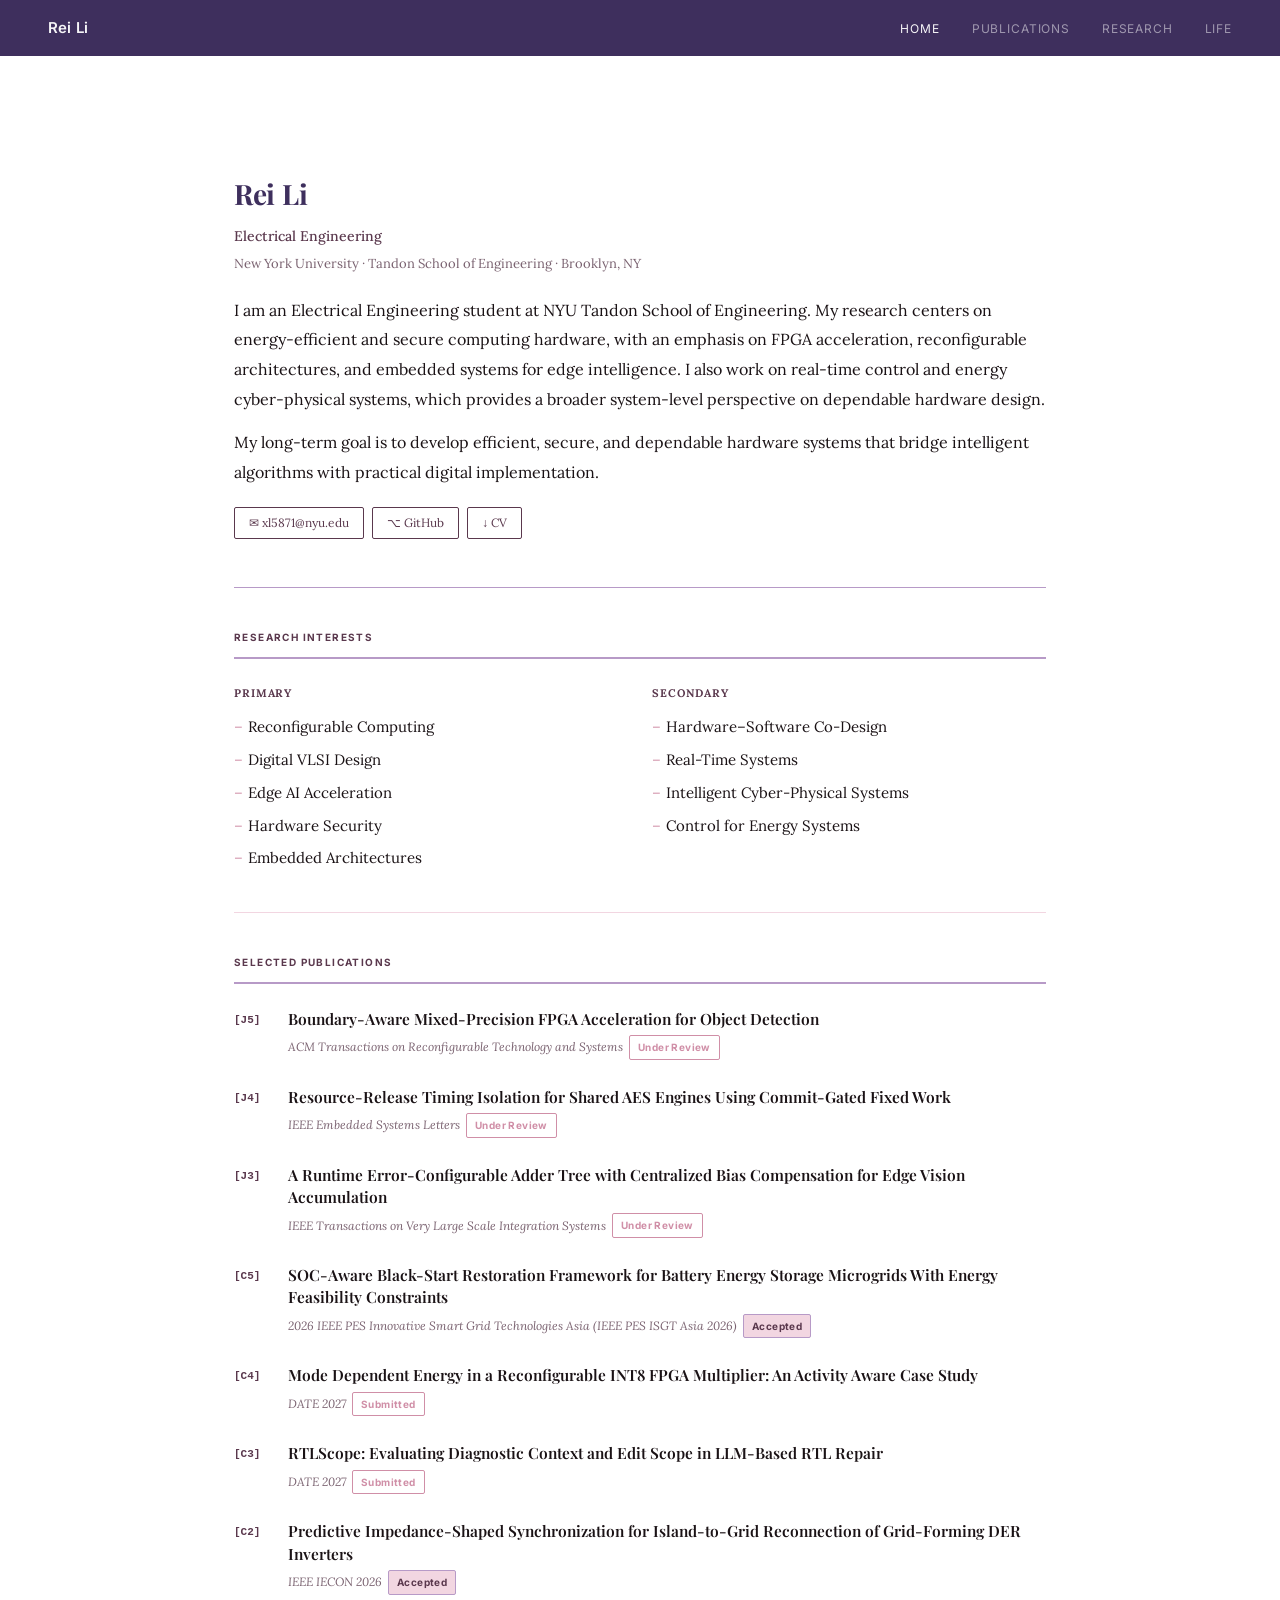
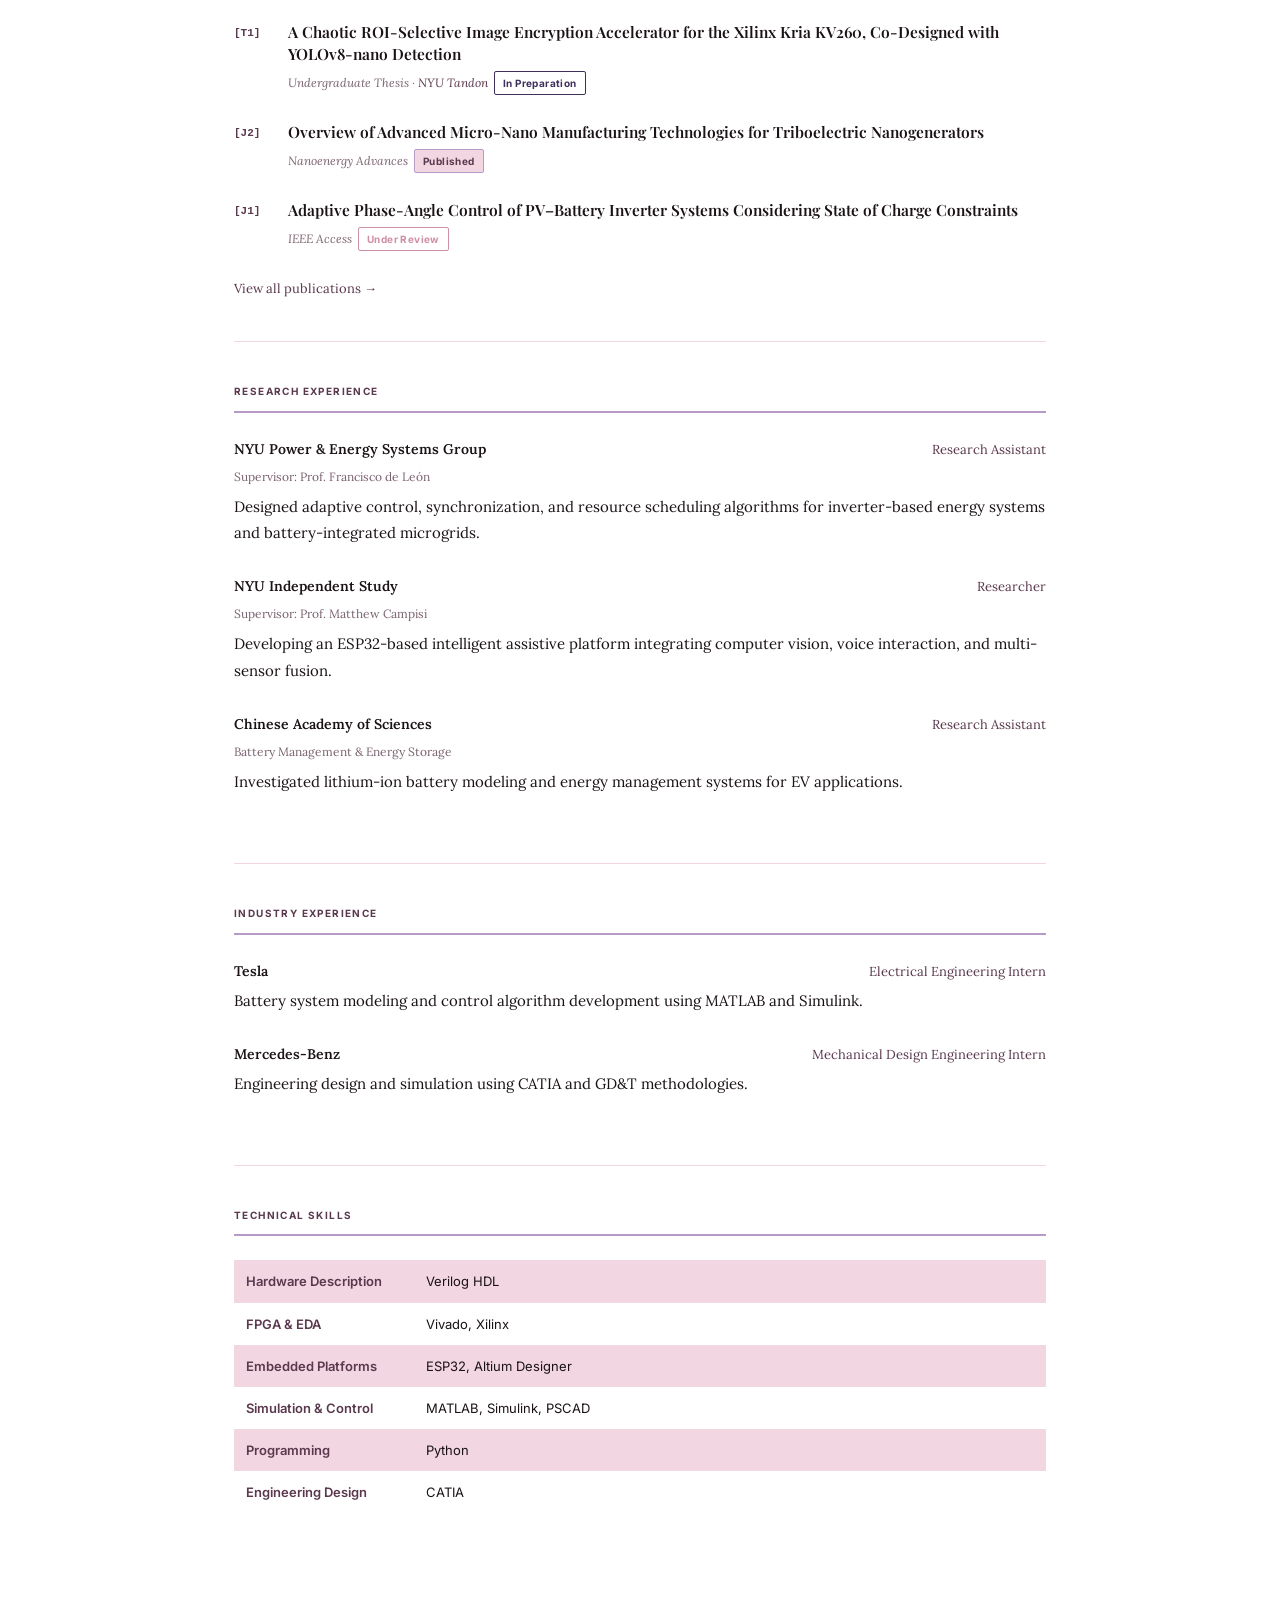
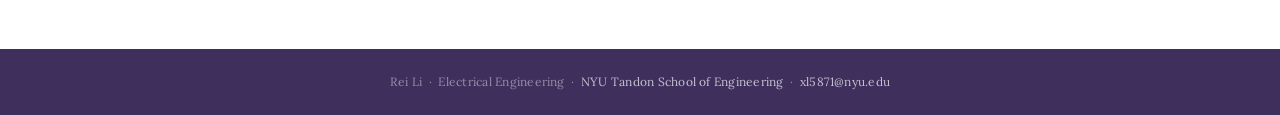
==== index.html @ 0c2f99ae "Refine research focus" ====
<!DOCTYPE html>
<html lang="en">
<head>
  <meta charset="UTF-8" />
  <meta name="viewport" content="width=device-width, initial-scale=1.0" />
  <title>Rei Li — EE @ NYU Tandon</title>
  <link rel="preconnect" href="https://fonts.googleapis.com" />
  <link rel="preconnect" href="https://fonts.gstatic.com" crossorigin />
  <link href="https://fonts.googleapis.com/css2?family=Playfair+Display:ital,wght@0,600;0,700;1,600&family=Lora:ital,wght@0,400;0,500;1,400&family=Inter:wght@400;500;600;700&display=swap" rel="stylesheet" />
  <link rel="stylesheet" href="style.css" />
  <style>
    /* ── Plum Purple Theme (3/10) ── */
    :root {
      --dark:    #3E2F5D;  /* Twilight Purple  — nav, footer */
      --primary: #5A384D;  /* Plum Brown       — headers, links */
      --accent:  #B79AC7;  /* Mauve Mist       — borders, highlights */
      --light:   #F2D6E1;  /* Lavender Blush   — card backgrounds */
      --warm:    #D08FA7;  /* Dusty Rose       — badges, tags */
      --text:    #1a1215;
      --muted:   #7a6270;
    }
  </style>
</head>
<body>

<nav>
  <span class="nav-brand">Rei Li</span>
  <ul class="nav-links">
    <li><a href="index.html" class="active">Home</a></li>
    <li><a href="publications.html">Publications</a></li>
    <li><a href="research.html">Research</a></li>
    <li><a href="life.html">Life</a></li>
  </ul>
</nav>

<div class="page-wrapper">

  <div class="hero">
    <div class="hero-info">
      <h1>Rei Li</h1>
      <div class="title">Electrical Engineering</div>
      <div class="institution"><a href="https://engineering.nyu.edu/" target="_blank" style="color:inherit;">New York University · Tandon School of Engineering</a> · Brooklyn, NY</div>
      <p class="hero-bio">
        I am an Electrical Engineering student at NYU Tandon School of Engineering.
        My research centers on energy-efficient and secure computing hardware, with an emphasis on
        FPGA acceleration, reconfigurable architectures, and embedded systems for edge intelligence.
        I also work on real-time control and energy cyber-physical systems, which provides a broader
        system-level perspective on dependable hardware design.
      </p>
      <p class="hero-bio">
        My long-term goal is to develop efficient, secure, and dependable hardware systems that
        bridge intelligent algorithms with practical digital implementation.
      </p>
      <div class="contact-links">
        <a href="mailto:xl5871@nyu.edu">✉ xl5871@nyu.edu</a>
        <a href="https://github.com/Reili22" target="_blank">⌥ GitHub</a>
        <a href="#" target="_blank">↓ CV</a>
      </div>
    </div>
  </div>

  <section>
    <h2>Research Interests</h2>
    <div class="interests-grid">
      <div class="interest-group">
        <p>Primary</p>
        <ul>
          <li>Reconfigurable Computing</li>
          <li>Digital VLSI Design</li>
          <li>Edge AI Acceleration</li>
          <li>Hardware Security</li>
          <li>Embedded Architectures</li>
        </ul>
      </div>
      <div class="interest-group">
        <p>Secondary</p>
        <ul>
          <li>Hardware–Software Co-Design</li>
          <li>Real-Time Systems</li>
          <li>Intelligent Cyber-Physical Systems</li>
          <li>Control for Energy Systems</li>
        </ul>
      </div>
    </div>
  </section>

  <section>
    <h2>Selected Publications</h2>

    <div class="pub-entry">
      <span class="pub-id">[J5]</span>
      <div class="pub-body">
        <h3>Boundary-Aware Mixed-Precision FPGA Acceleration for Object Detection</h3>
        <div class="pub-meta">
          <span class="pub-venue">ACM Transactions on Reconfigurable Technology and Systems</span>
          <span class="badge badge-review">Under Review</span>
        </div>
      </div>
    </div>

    <div class="pub-entry">
      <span class="pub-id">[J4]</span>
      <div class="pub-body">
        <h3>Resource-Release Timing Isolation for Shared AES Engines Using Commit-Gated Fixed Work</h3>
        <div class="pub-meta">
          <span class="pub-venue">IEEE Embedded Systems Letters</span>
          <span class="badge badge-review">Under Review</span>
        </div>
      </div>
    </div>

    <div class="pub-entry">
      <span class="pub-id">[J3]</span>
      <div class="pub-body">
        <h3>A Runtime Error-Configurable Adder Tree with Centralized Bias Compensation for Edge Vision Accumulation</h3>
        <div class="pub-meta">
          <span class="pub-venue">IEEE Transactions on Very Large Scale Integration Systems</span>
          <span class="badge badge-review">Under Review</span>
        </div>
      </div>
    </div>

    <div class="pub-entry">
      <span class="pub-id">[C5]</span>
      <div class="pub-body">
        <h3>SOC-Aware Black-Start Restoration Framework for Battery Energy Storage Microgrids With Energy Feasibility Constraints</h3>
        <div class="pub-meta">
          <span class="pub-venue">2026 IEEE PES Innovative Smart Grid Technologies Asia (IEEE PES ISGT Asia 2026)</span>
          <span class="badge badge-accepted">Accepted</span>
        </div>
      </div>
    </div>

    <div class="pub-entry">
      <span class="pub-id">[C4]</span>
      <div class="pub-body">
        <h3>Mode Dependent Energy in a Reconfigurable INT8 FPGA Multiplier: An Activity Aware Case Study</h3>
        <div class="pub-meta">
          <span class="pub-venue">DATE 2027</span>
          <span class="badge badge-review">Submitted</span>
        </div>
      </div>
    </div>

    <div class="pub-entry">
      <span class="pub-id">[C3]</span>
      <div class="pub-body">
        <h3>RTLScope: Evaluating Diagnostic Context and Edit Scope in LLM-Based RTL Repair</h3>
        <div class="pub-meta">
          <span class="pub-venue">DATE 2027</span>
          <span class="badge badge-review">Submitted</span>
        </div>
      </div>
    </div>

    <div class="pub-entry">
      <span class="pub-id">[C2]</span>
      <div class="pub-body">
        <h3>Predictive Impedance-Shaped Synchronization for Island-to-Grid Reconnection of Grid-Forming DER Inverters</h3>
        <div class="pub-meta">
          <span class="pub-venue">IEEE IECON 2026</span>
          <span class="badge badge-accepted">Accepted</span>
        </div>
      </div>
    </div>

    <div class="pub-entry">
      <span class="pub-id">[T1]</span>
      <div class="pub-body">
        <h3>A Chaotic ROI-Selective Image Encryption Accelerator for the Xilinx Kria KV260, Co-Designed with YOLOv8-nano Detection</h3>
        <div class="pub-meta">
          <span class="pub-venue">Undergraduate Thesis · <a href="https://engineering.nyu.edu/" target="_blank">NYU Tandon</a></span>
          <span class="badge badge-prep">In Preparation</span>
        </div>
      </div>
    </div>

    <div class="pub-entry">
      <span class="pub-id">[J2]</span>
      <div class="pub-body">
        <h3>Overview of Advanced Micro-Nano Manufacturing Technologies for Triboelectric Nanogenerators</h3>
        <div class="pub-meta">
          <span class="pub-venue">Nanoenergy Advances</span>
          <span class="badge badge-published">Published</span>
        </div>
      </div>
    </div>

    <div class="pub-entry">
      <span class="pub-id">[J1]</span>
      <div class="pub-body">
        <h3>Adaptive Phase-Angle Control of PV–Battery Inverter Systems Considering State of Charge Constraints</h3>
        <div class="pub-meta">
          <span class="pub-venue">IEEE Access</span>
          <span class="badge badge-review">Under Review</span>
        </div>
      </div>
    </div>

    <p style="margin-top:16px; font-size:13px;">
      <a href="publications.html">View all publications →</a>
    </p>
  </section>

  <section>
    <h2>Research Experience</h2>

    <div class="exp-entry">
      <div class="exp-header">
        <span class="exp-org">NYU Power &amp; Energy Systems Group</span>
        <span class="exp-role">Research Assistant</span>
      </div>
      <div class="exp-meta">Supervisor: Prof. Francisco de León</div>
      <div class="exp-body">Designed adaptive control, synchronization, and resource scheduling algorithms for inverter-based energy systems and battery-integrated microgrids.</div>
    </div>

    <div class="exp-entry">
      <div class="exp-header">
        <span class="exp-org">NYU Independent Study</span>
        <span class="exp-role">Researcher</span>
      </div>
      <div class="exp-meta">Supervisor: Prof. Matthew Campisi</div>
      <div class="exp-body">Developing an ESP32-based intelligent assistive platform integrating computer vision, voice interaction, and multi-sensor fusion.</div>
    </div>

    <div class="exp-entry">
      <div class="exp-header">
        <span class="exp-org">Chinese Academy of Sciences</span>
        <span class="exp-role">Research Assistant</span>
      </div>
      <div class="exp-meta">Battery Management &amp; Energy Storage</div>
      <div class="exp-body">Investigated lithium-ion battery modeling and energy management systems for EV applications.</div>
    </div>
  </section>

  <section>
    <h2>Industry Experience</h2>
    <div class="exp-entry">
      <div class="exp-header">
        <span class="exp-org">Tesla</span>
        <span class="exp-role">Electrical Engineering Intern</span>
      </div>
      <div class="exp-body">Battery system modeling and control algorithm development using MATLAB and Simulink.</div>
    </div>
    <div class="exp-entry">
      <div class="exp-header">
        <span class="exp-org">Mercedes-Benz</span>
        <span class="exp-role">Mechanical Design Engineering Intern</span>
      </div>
      <div class="exp-body">Engineering design and simulation using CATIA and GD&amp;T methodologies.</div>
    </div>
  </section>

  <section>
    <h2>Technical Skills</h2>
    <table class="skills-table">
      <tr><td>Hardware Description</td><td>Verilog HDL</td></tr>
      <tr><td>FPGA &amp; EDA</td><td>Vivado, Xilinx</td></tr>
      <tr><td>Embedded Platforms</td><td>ESP32, Altium Designer</td></tr>
      <tr><td>Simulation &amp; Control</td><td>MATLAB, Simulink, PSCAD</td></tr>
      <tr><td>Programming</td><td>Python</td></tr>
      <tr><td>Engineering Design</td><td>CATIA</td></tr>
    </table>
  </section>

</div>

<footer>
  Rei Li &nbsp;·&nbsp; Electrical Engineering &nbsp;·&nbsp; <a href="https://engineering.nyu.edu/" target="_blank">NYU Tandon School of Engineering</a>
  &nbsp;·&nbsp;
  <a href="mailto:xl5871@nyu.edu">xl5871@nyu.edu</a>
</footer>

</body>
</html>
---- style.css ----
/* ── Default theme variables (overridden per page) ── */
:root {
  --dark:    #1a1a1a;
  --primary: #444;
  --accent:  #ccc;
  --light:   #f5f5f5;
  --warm:    #999;
  --text:    #1a1a1a;
  --muted:   #777;
}

*, *::before, *::after { box-sizing: border-box; margin: 0; padding: 0; }

body {
  font-family: 'Lora', Georgia, serif;
  font-size: 17px;
  line-height: 1.85;
  color: var(--text);
  background: #fff;
}

h1, h2, h3 {
  font-family: 'Playfair Display', Georgia, serif;
}

a { color: var(--primary); text-decoration: none; }
a:hover { text-decoration: underline; }

/* ── NAV ── */
nav {
  position: sticky;
  top: 0;
  z-index: 100;
  background: var(--dark);
  display: flex;
  align-items: center;
  justify-content: space-between;
  padding: 0 48px;
  height: 56px;
}

.nav-brand {
  color: rgba(255,255,255,0.95);
  font-family: 'Inter', sans-serif;
  font-size: 15px;
  font-weight: 600;
  letter-spacing: 0.01em;
}

.nav-links {
  display: flex;
  gap: 32px;
  list-style: none;
}

.nav-links a {
  color: rgba(255,255,255,0.5);
  font-family: 'Inter', sans-serif;
  font-size: 12px;
  letter-spacing: 0.07em;
  text-transform: uppercase;
  transition: color 0.2s;
}

.nav-links a:hover,
.nav-links a.active {
  color: rgba(255,255,255,0.95);
  text-decoration: none;
}

/* ── PAGE SHELL ── */
.page-wrapper {
  max-width: 860px;
  margin: 0 auto;
  padding: 56px 24px 96px;
}

/* ── HOME HERO ── */
.hero {
  display: grid;
  grid-template-columns: 1fr;
  gap: 48px;
  align-items: start;
  padding: 56px 0 48px;
  border-bottom: 1px solid var(--accent);
}

.hero-info h1 {
  font-size: 28px;
  font-weight: 700;
  letter-spacing: -0.01em;
  color: var(--dark);
  margin-bottom: 4px;
}

.hero-info .title {
  font-size: 14px;
  color: var(--primary);
  font-weight: 500;
  margin-bottom: 2px;
}

.hero-info .institution {
  font-size: 13px;
  color: var(--muted);
  margin-bottom: 20px;
}

.hero-bio {
  font-size: 16px;
  line-height: 1.85;
  margin-bottom: 14px;
}

.contact-links {
  display: flex;
  flex-wrap: wrap;
  gap: 8px;
  margin-top: 20px;
}

.contact-links a {
  display: inline-flex;
  align-items: center;
  gap: 5px;
  font-size: 12px;
  padding: 4px 14px;
  border: 1px solid var(--primary);
  border-radius: 2px;
  color: var(--primary);
  transition: background 0.2s, color 0.2s;
}

.contact-links a:hover {
  background: var(--primary);
  color: #fff;
  text-decoration: none;
}

/* ── SECTIONS ── */
section {
  padding: 40px 0;
  border-bottom: 1px solid var(--light);
}

section:last-child { border-bottom: none; }

section h2 {
  font-family: 'Inter', sans-serif;
  font-size: 10px;
  font-weight: 700;
  letter-spacing: 0.14em;
  text-transform: uppercase;
  color: var(--primary);
  margin-bottom: 24px;
  padding-bottom: 10px;
  border-bottom: 2px solid var(--accent);
}

section h3 {
  font-size: 14px;
  font-weight: 600;
  margin-bottom: 4px;
}

/* ── INTERESTS ── */
.interests-grid {
  display: grid;
  grid-template-columns: 1fr 1fr;
  gap: 24px;
}

.interest-group p {
  font-size: 11px;
  font-weight: 700;
  color: var(--primary);
  text-transform: uppercase;
  letter-spacing: 0.08em;
  margin-bottom: 10px;
}

.interest-group ul {
  list-style: none;
  display: flex;
  flex-direction: column;
  gap: 5px;
}

.interest-group ul li {
  font-size: 15px;
  padding-left: 14px;
  position: relative;
}

.interest-group ul li::before {
  content: '–';
  position: absolute;
  left: 0;
  color: var(--warm);
}

/* ── PUBLICATION ENTRIES ── */
.pub-group { margin-bottom: 28px; }

.pub-group-title {
  font-size: 11px;
  font-weight: 600;
  color: var(--muted);
  text-transform: uppercase;
  letter-spacing: 0.08em;
  margin-bottom: 12px;
}

.pub-entry {
  display: grid;
  grid-template-columns: 44px 1fr;
  gap: 0 10px;
  margin-bottom: 20px;
  align-items: start;
}

.pub-id {
  font-size: 11px;
  font-weight: 700;
  color: var(--primary);
  padding-top: 2px;
  font-family: 'Courier New', monospace;
}

.pub-body h3 {
  font-size: 15.5px;
  font-weight: 600;
  line-height: 1.45;
  margin-bottom: 5px;
}

.pub-meta {
  font-size: 12px;
  color: var(--muted);
  margin-bottom: 6px;
  display: flex;
  align-items: center;
  flex-wrap: wrap;
  gap: 6px;
}

.pub-venue { font-style: italic; }

.badge {
  display: inline-block;
  font-family: 'Inter', sans-serif;
  font-size: 10px;
  font-weight: 700;
  padding: 2px 8px;
  border-radius: 2px;
  letter-spacing: 0.04em;
}

.badge-published,
.badge-accepted {
  background: var(--light);
  color: var(--primary);
  border: 1px solid var(--accent);
}

.badge-review {
  background: transparent;
  color: var(--warm);
  border: 1px solid var(--warm);
}

.badge-ei {
  background: var(--warm);
  color: #fff;
}

.badge-thesis {
  background: var(--dark);
  color: #fff;
}

.badge-prep {
  background: transparent;
  color: var(--dark);
  border: 1px solid var(--dark);
}

.pub-abstract {
  font-size: 14px;
  color: #555;
  line-height: 1.7;
  margin-top: 6px;
}

/* ── EXPERIENCE ── */
.exp-entry { margin-bottom: 28px; }

.exp-header {
  display: flex;
  justify-content: space-between;
  align-items: baseline;
  flex-wrap: wrap;
  gap: 4px;
  margin-bottom: 3px;
}

.exp-org {
  font-size: 14px;
  font-weight: 600;
}

.exp-role {
  font-size: 13px;
  color: var(--primary);
}

.exp-meta {
  font-size: 12px;
  color: var(--muted);
  margin-bottom: 6px;
}

.exp-body { font-size: 15px; line-height: 1.75; }

/* ── PROJECT CARDS ── */
.project-card {
  border: 1px solid var(--accent);
  border-left: 3px solid var(--primary);
  border-radius: 2px;
  padding: 20px 24px;
  margin-bottom: 20px;
  background: var(--light);
}

.project-card h3 { font-size: 15px; margin-bottom: 6px; }

.project-status {
  display: inline-block;
  font-size: 10px;
  font-weight: 700;
  color: var(--warm);
  text-transform: uppercase;
  letter-spacing: 0.08em;
  margin-bottom: 10px;
}

.project-card p {
  font-size: 15px;
  line-height: 1.75;
  margin-bottom: 12px;
}

.tags { display: flex; flex-wrap: wrap; gap: 6px; }

.tag {
  font-family: 'Inter', sans-serif;
  font-size: 11px;
  background: #fff;
  border: 1px solid var(--accent);
  color: var(--primary);
  padding: 2px 9px;
  border-radius: 2px;
}

/* ── SKILLS TABLE ── */
.skills-table { width: 100%; border-collapse: collapse; font-size: 13px; font-family: 'Inter', sans-serif; }

.skills-table td { padding: 9px 12px; vertical-align: top; }

.skills-table tr:nth-child(odd) td { background: var(--light); }

.skills-table td:first-child {
  font-weight: 600;
  color: var(--primary);
  width: 180px;
  white-space: nowrap;
}

/* ── PAGE HEADER (inner pages) ── */
.page-header {
  padding: 44px 0 28px;
  border-bottom: 2px solid var(--accent);
  margin-bottom: 40px;
}

.page-header h1 {
  font-size: 24px;
  font-weight: 700;
  letter-spacing: -0.01em;
  color: var(--dark);
}

.page-header p {
  font-size: 13px;
  color: var(--muted);
  margin-top: 6px;
}

/* ── FOOTER ── */
footer {
  background: var(--dark);
  color: rgba(255,255,255,0.45);
  text-align: center;
  font-size: 12px;
  padding: 22px 24px;
  letter-spacing: 0.02em;
}

footer a { color: rgba(255,255,255,0.7); }
footer a:hover { color: #fff; }

/* ── RESPONSIVE ── */
@media (max-width: 640px) {
  .hero { grid-template-columns: 1fr; }
  .interests-grid { grid-template-columns: 1fr; }
  nav { padding: 0 20px; }
  .nav-links { gap: 16px; }
  .exp-header { flex-direction: column; }
}
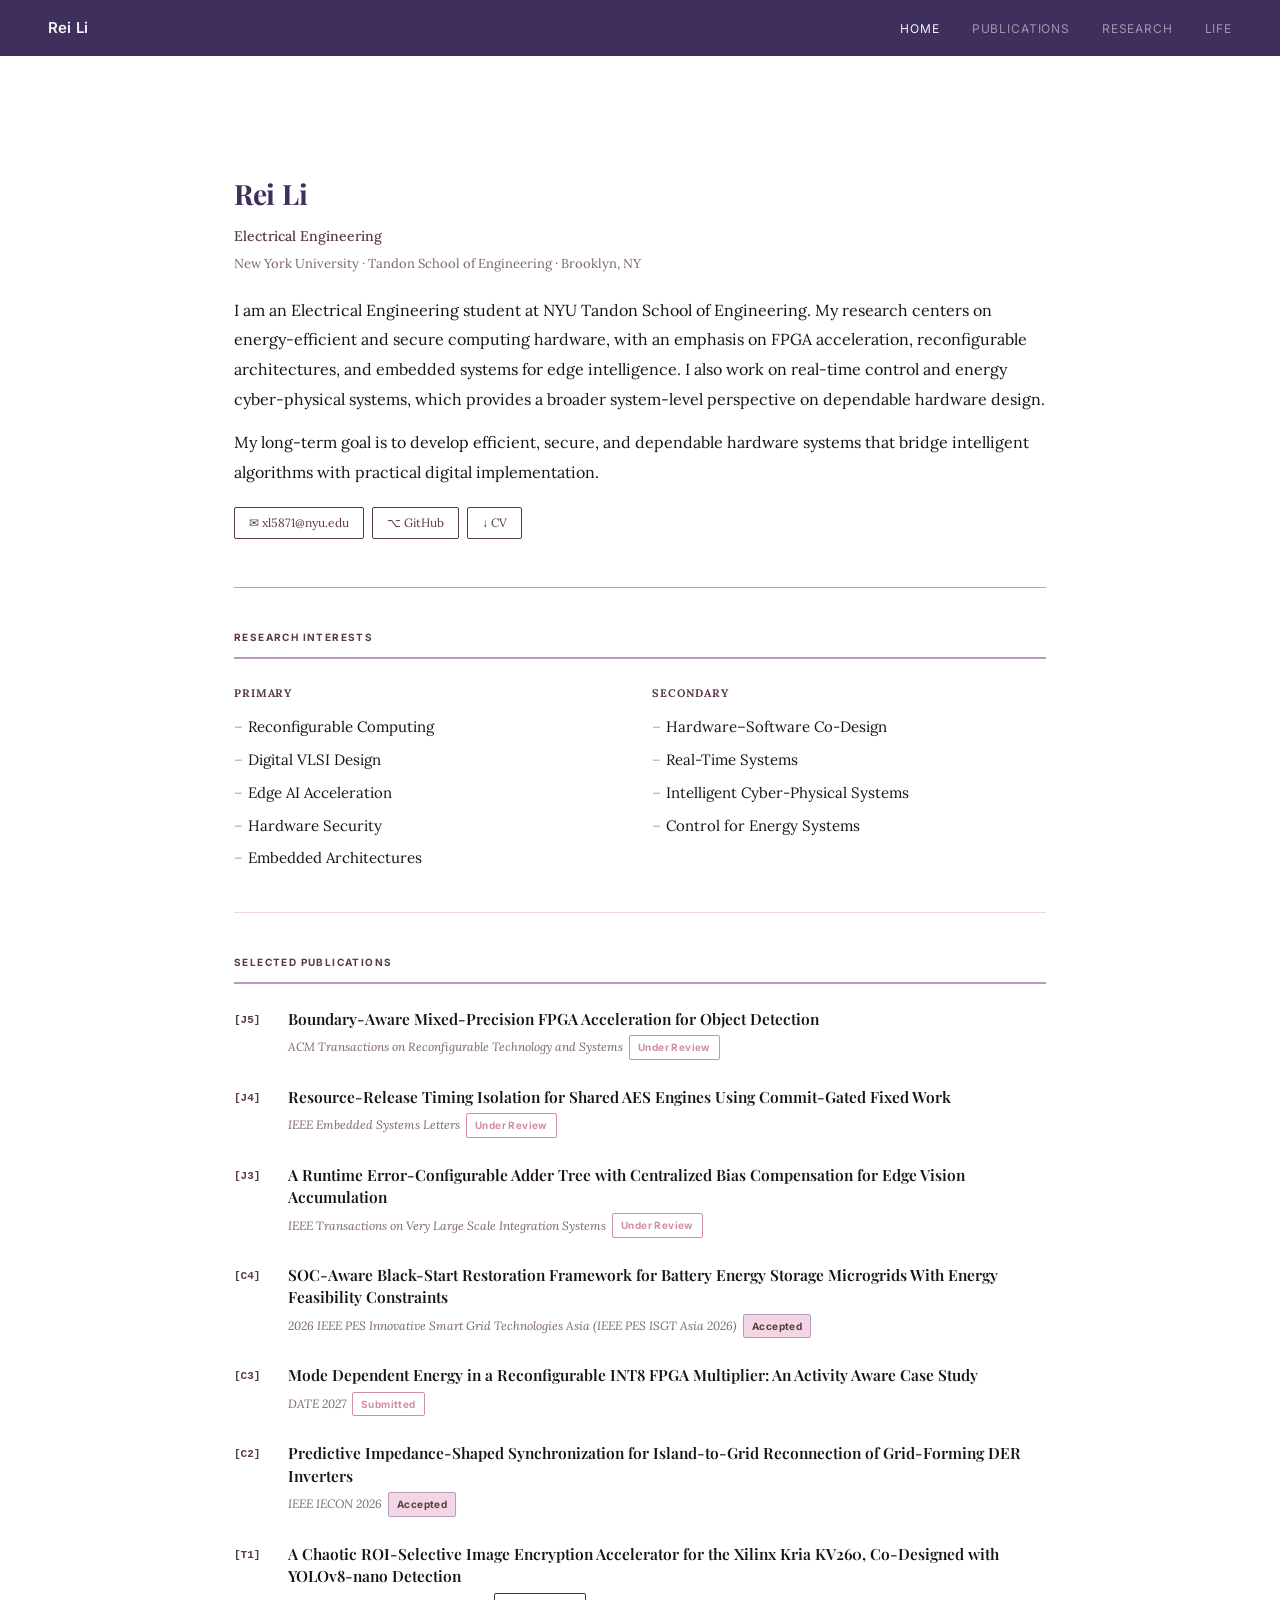
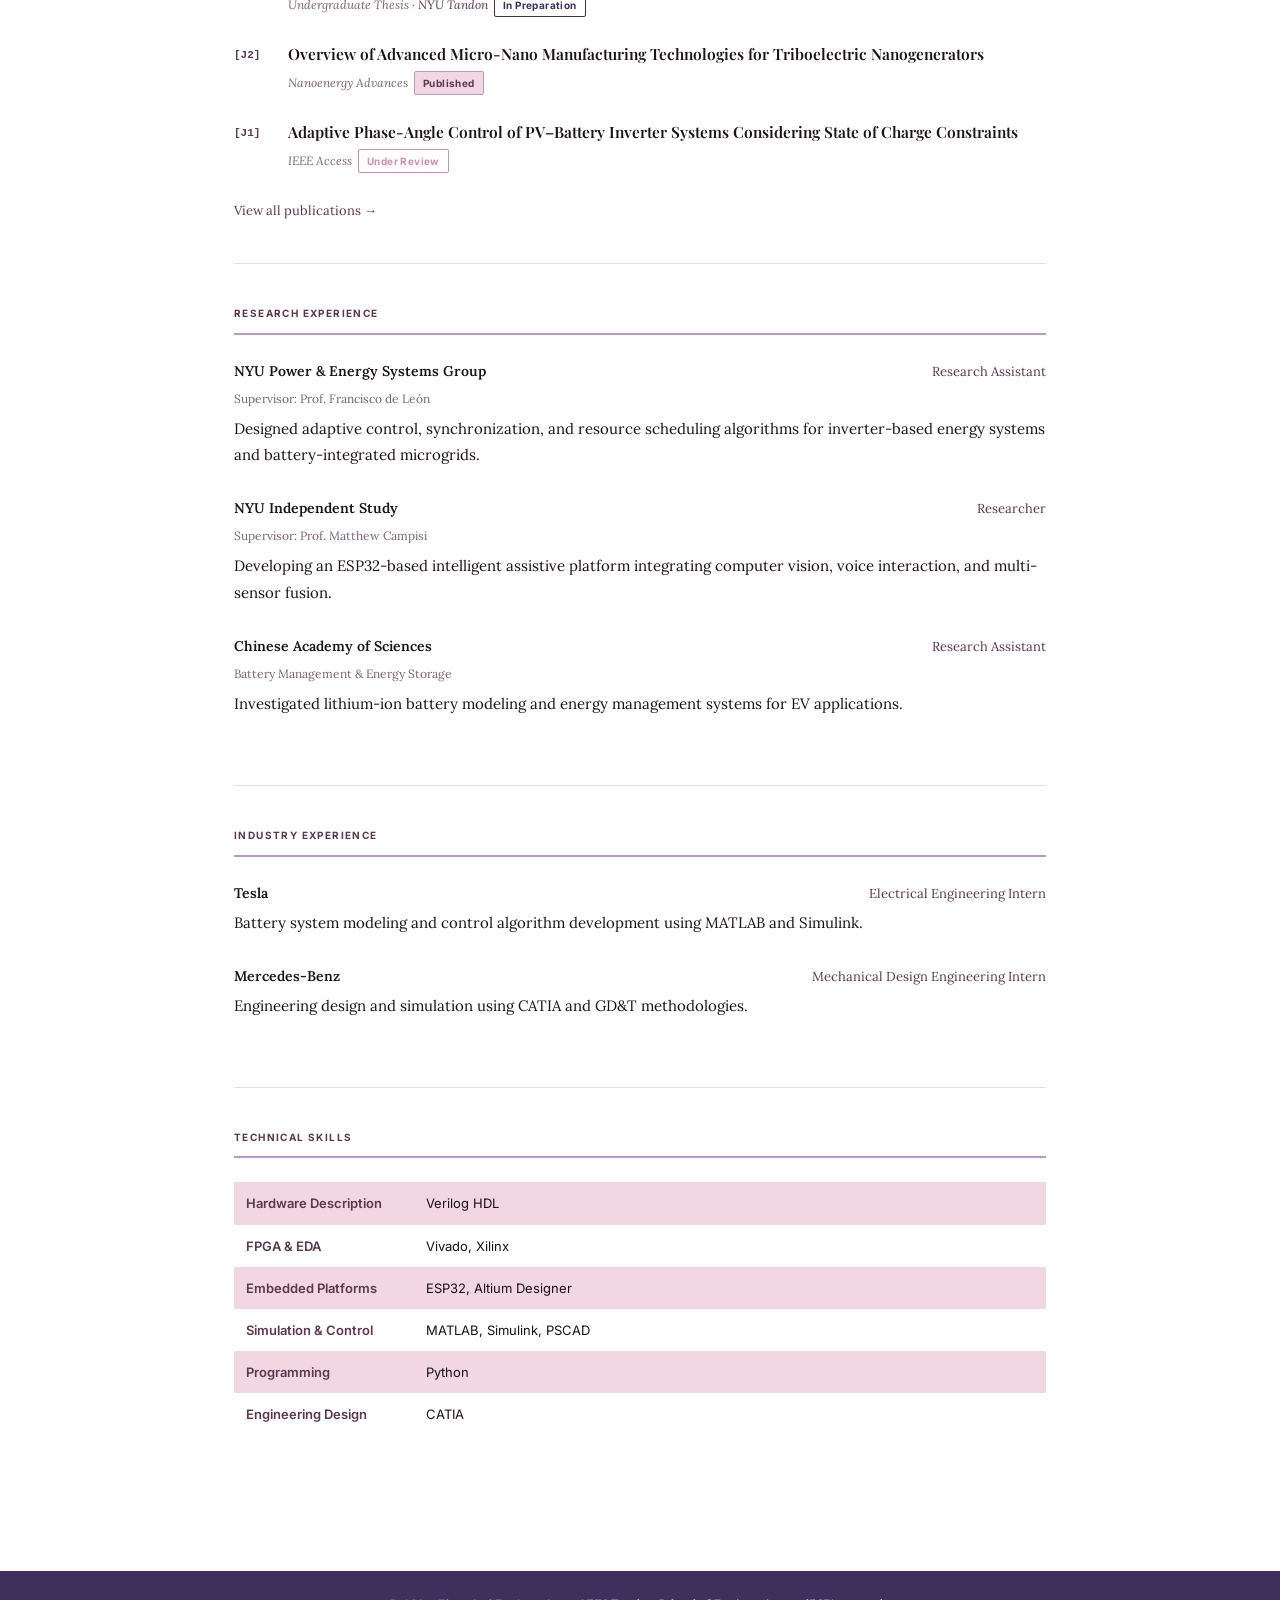
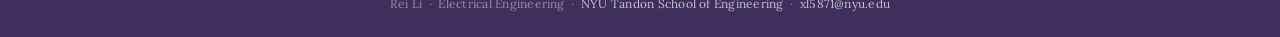
==== commit ada66f49: "Remove RTLScope submission" ====
--- a/index.html
+++ b/index.html
@@ -121,7 +121,7 @@
     </div>
 
     <div class="pub-entry">
-      <span class="pub-id">[C5]</span>
+      <span class="pub-id">[C4]</span>
       <div class="pub-body">
         <h3>SOC-Aware Black-Start Restoration Framework for Battery Energy Storage Microgrids With Energy Feasibility Constraints</h3>
         <div class="pub-meta">
@@ -132,20 +132,9 @@
     </div>
 
     <div class="pub-entry">
-      <span class="pub-id">[C4]</span>
+      <span class="pub-id">[C3]</span>
       <div class="pub-body">
         <h3>Mode Dependent Energy in a Reconfigurable INT8 FPGA Multiplier: An Activity Aware Case Study</h3>
-        <div class="pub-meta">
-          <span class="pub-venue">DATE 2027</span>
-          <span class="badge badge-review">Submitted</span>
-        </div>
-      </div>
-    </div>
-
-    <div class="pub-entry">
-      <span class="pub-id">[C3]</span>
-      <div class="pub-body">
-        <h3>RTLScope: Evaluating Diagnostic Context and Edit Scope in LLM-Based RTL Repair</h3>
         <div class="pub-meta">
           <span class="pub-venue">DATE 2027</span>
           <span class="badge badge-review">Submitted</span>
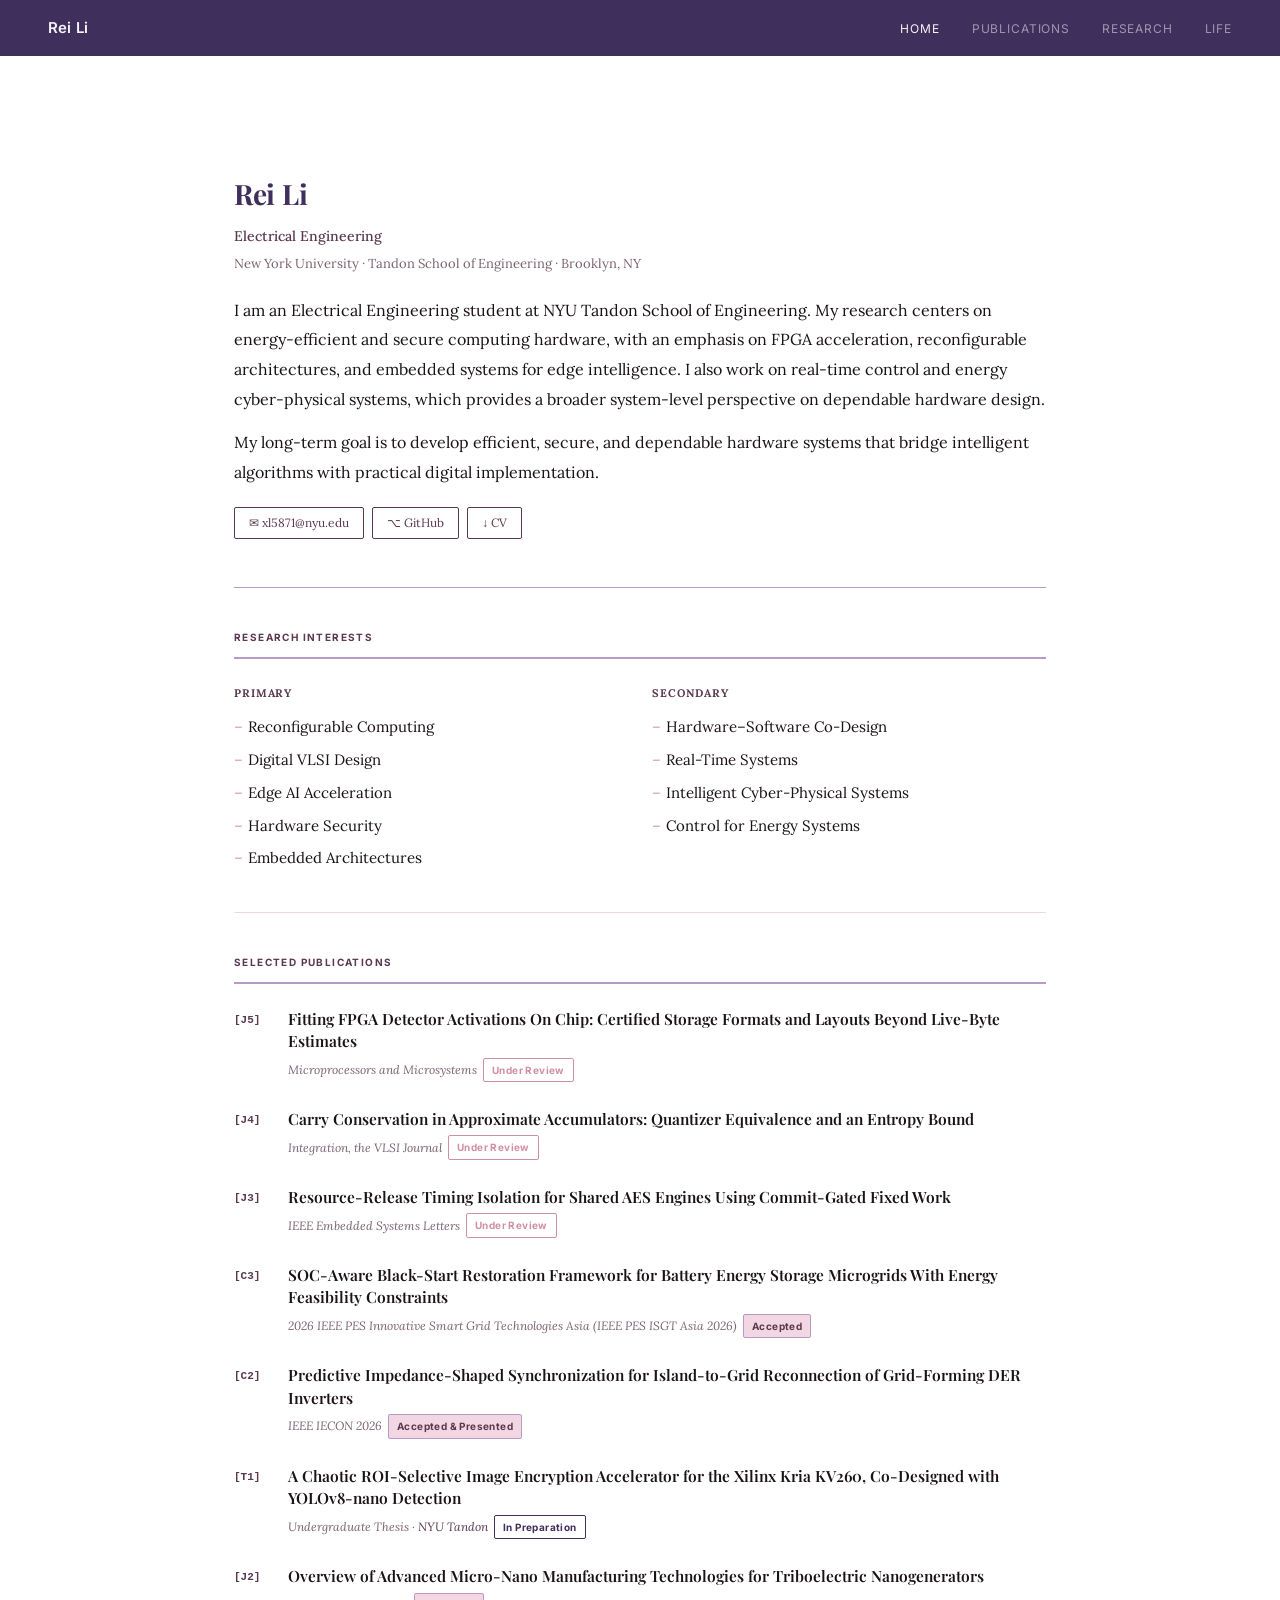
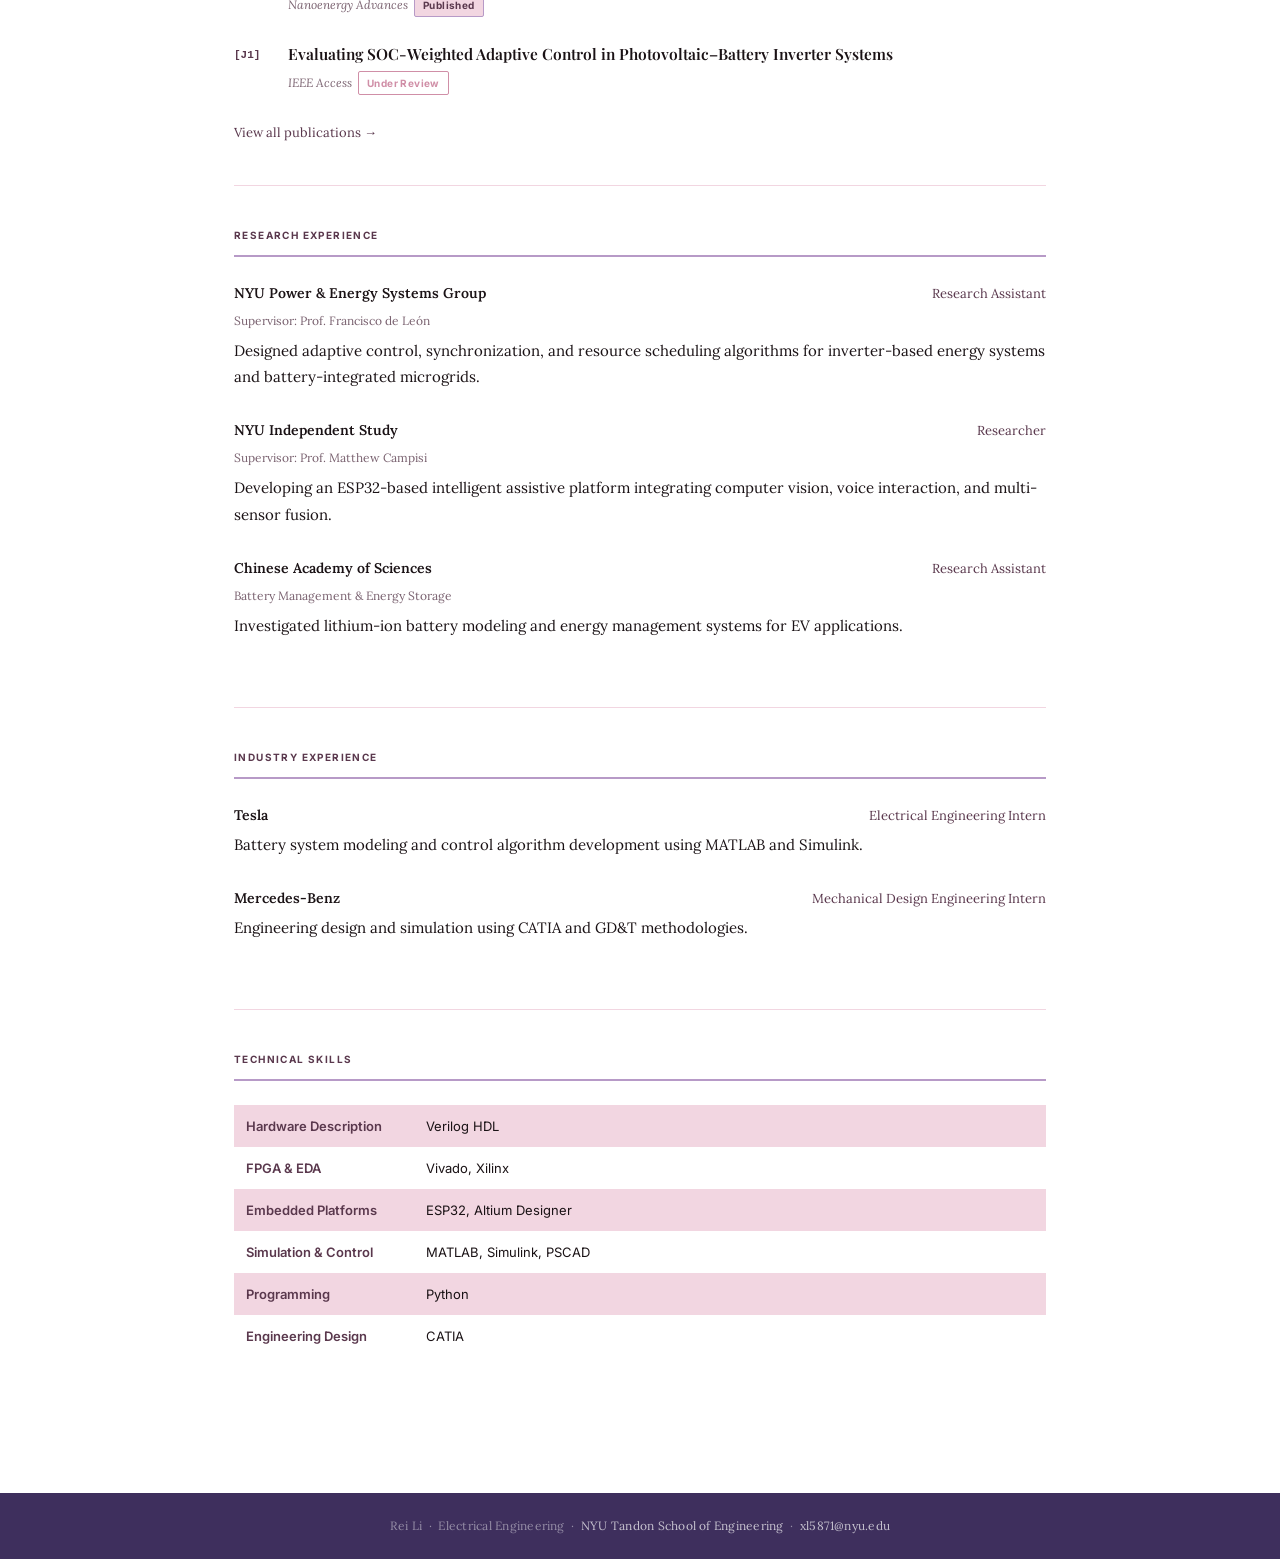
==== commit 2dcaede3: "Update publications list Co-Authored-By: Claude Opus 5.5 <noreply@anthropic.com>" ====
--- a/index.html
+++ b/index.html
@@ -90,9 +90,9 @@
     <div class="pub-entry">
       <span class="pub-id">[J5]</span>
       <div class="pub-body">
-        <h3>Boundary-Aware Mixed-Precision FPGA Acceleration for Object Detection</h3>
-        <div class="pub-meta">
-          <span class="pub-venue">ACM Transactions on Reconfigurable Technology and Systems</span>
+        <h3>Fitting FPGA Detector Activations On Chip: Certified Storage Formats and Layouts Beyond Live-Byte Estimates</h3>
+        <div class="pub-meta">
+          <span class="pub-venue">Microprocessors and Microsystems</span>
           <span class="badge badge-review">Under Review</span>
         </div>
       </div>
@@ -101,6 +101,17 @@
     <div class="pub-entry">
       <span class="pub-id">[J4]</span>
       <div class="pub-body">
+        <h3>Carry Conservation in Approximate Accumulators: Quantizer Equivalence and an Entropy Bound</h3>
+        <div class="pub-meta">
+          <span class="pub-venue">Integration, the VLSI Journal</span>
+          <span class="badge badge-review">Under Review</span>
+        </div>
+      </div>
+    </div>
+
+    <div class="pub-entry">
+      <span class="pub-id">[J3]</span>
+      <div class="pub-body">
         <h3>Resource-Release Timing Isolation for Shared AES Engines Using Commit-Gated Fixed Work</h3>
         <div class="pub-meta">
           <span class="pub-venue">IEEE Embedded Systems Letters</span>
@@ -110,18 +121,7 @@
     </div>
 
     <div class="pub-entry">
-      <span class="pub-id">[J3]</span>
-      <div class="pub-body">
-        <h3>A Runtime Error-Configurable Adder Tree with Centralized Bias Compensation for Edge Vision Accumulation</h3>
-        <div class="pub-meta">
-          <span class="pub-venue">IEEE Transactions on Very Large Scale Integration Systems</span>
-          <span class="badge badge-review">Under Review</span>
-        </div>
-      </div>
-    </div>
-
-    <div class="pub-entry">
-      <span class="pub-id">[C4]</span>
+      <span class="pub-id">[C3]</span>
       <div class="pub-body">
         <h3>SOC-Aware Black-Start Restoration Framework for Battery Energy Storage Microgrids With Energy Feasibility Constraints</h3>
         <div class="pub-meta">
@@ -132,23 +132,12 @@
     </div>
 
     <div class="pub-entry">
-      <span class="pub-id">[C3]</span>
-      <div class="pub-body">
-        <h3>Mode Dependent Energy in a Reconfigurable INT8 FPGA Multiplier: An Activity Aware Case Study</h3>
-        <div class="pub-meta">
-          <span class="pub-venue">DATE 2027</span>
-          <span class="badge badge-review">Submitted</span>
-        </div>
-      </div>
-    </div>
-
-    <div class="pub-entry">
       <span class="pub-id">[C2]</span>
       <div class="pub-body">
         <h3>Predictive Impedance-Shaped Synchronization for Island-to-Grid Reconnection of Grid-Forming DER Inverters</h3>
         <div class="pub-meta">
           <span class="pub-venue">IEEE IECON 2026</span>
-          <span class="badge badge-accepted">Accepted</span>
+          <span class="badge badge-accepted">Accepted &amp; Presented</span>
         </div>
       </div>
     </div>
@@ -178,7 +167,7 @@
     <div class="pub-entry">
       <span class="pub-id">[J1]</span>
       <div class="pub-body">
-        <h3>Adaptive Phase-Angle Control of PV–Battery Inverter Systems Considering State of Charge Constraints</h3>
+        <h3>Evaluating SOC-Weighted Adaptive Control in Photovoltaic–Battery Inverter Systems</h3>
         <div class="pub-meta">
           <span class="pub-venue">IEEE Access</span>
           <span class="badge badge-review">Under Review</span>
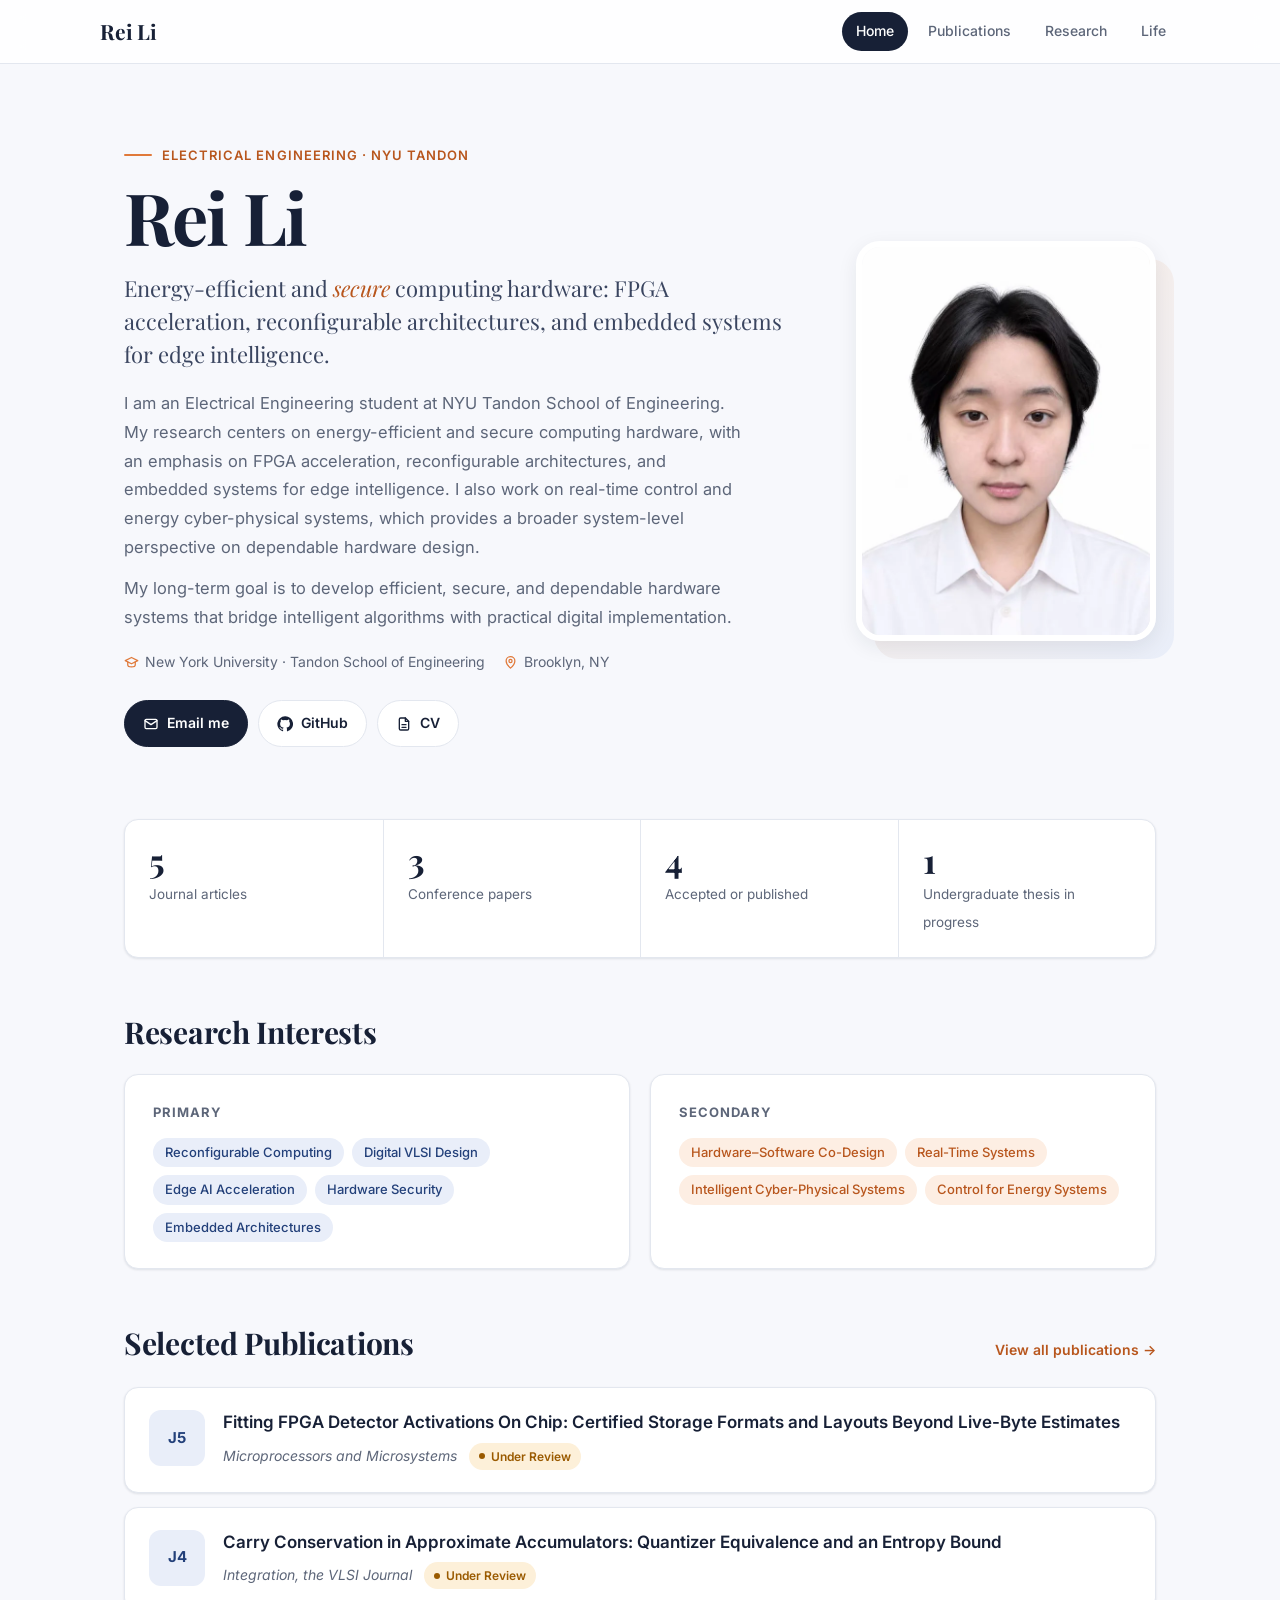
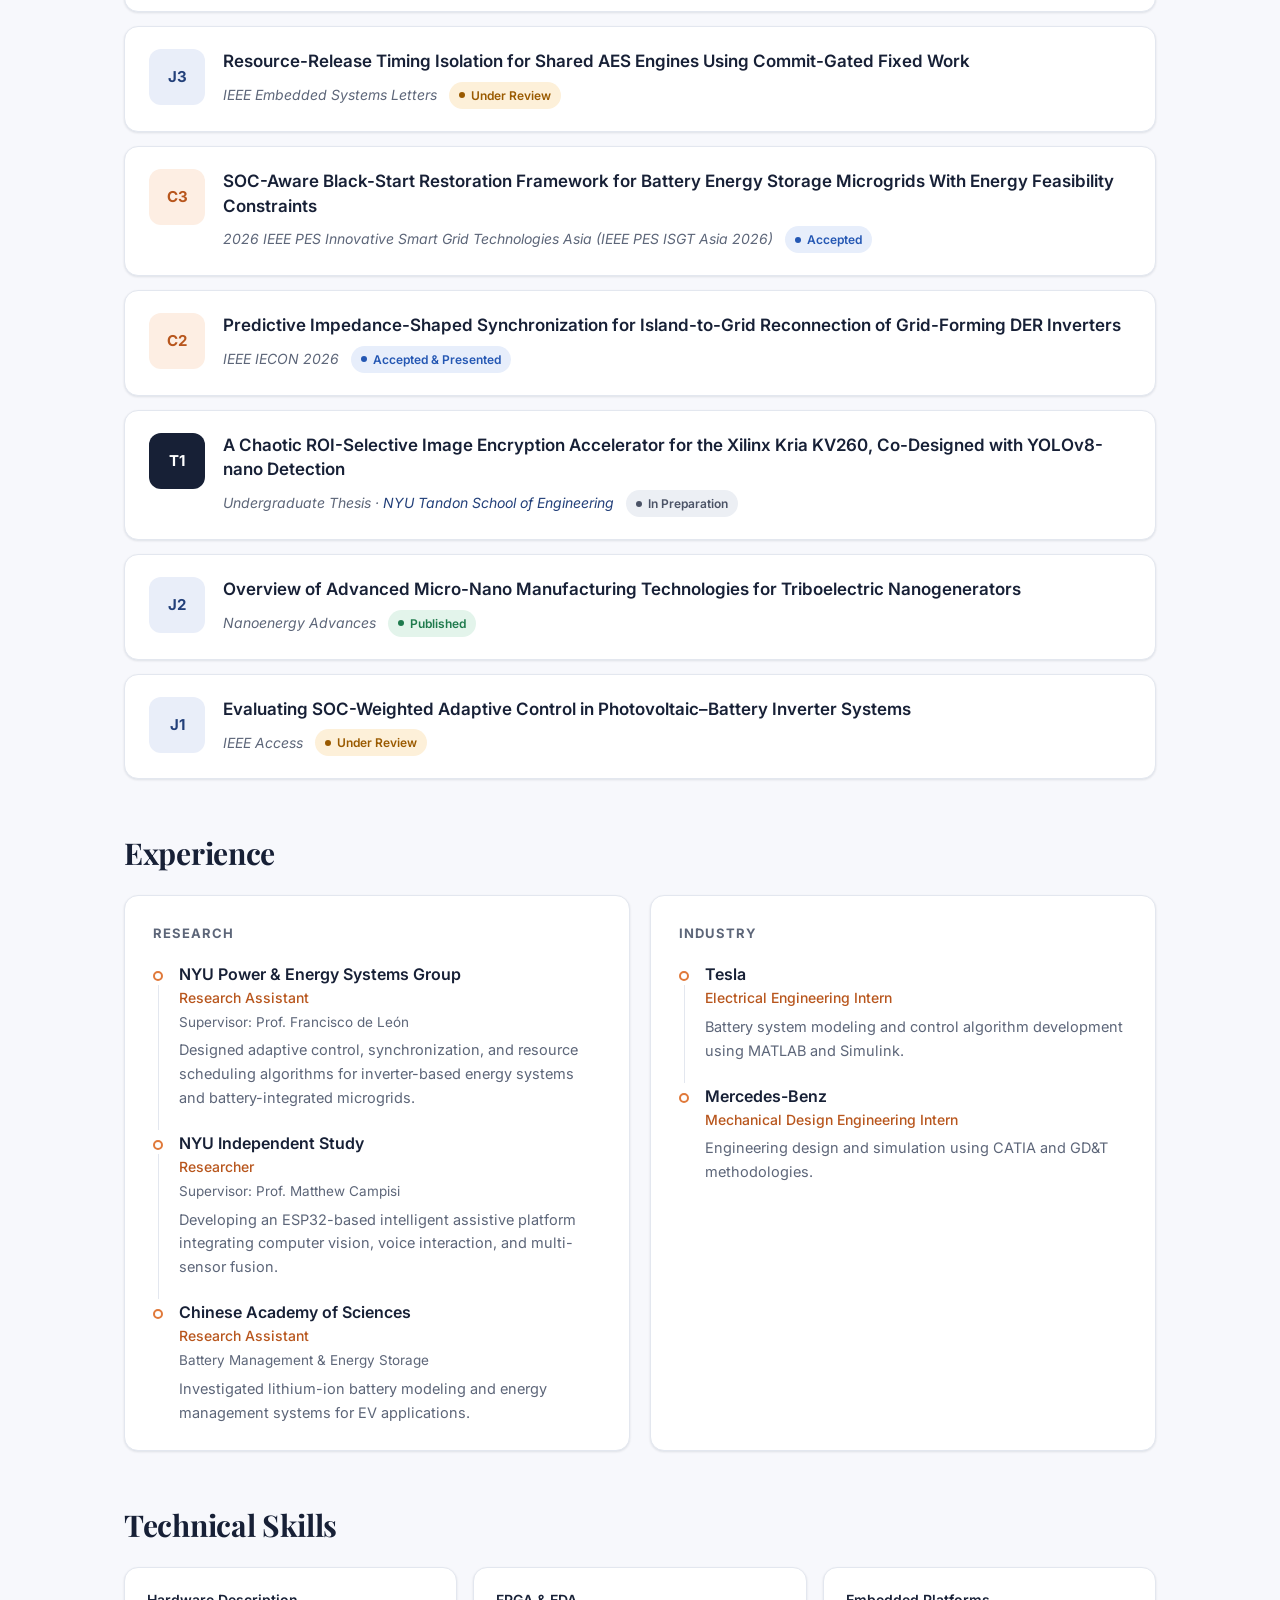
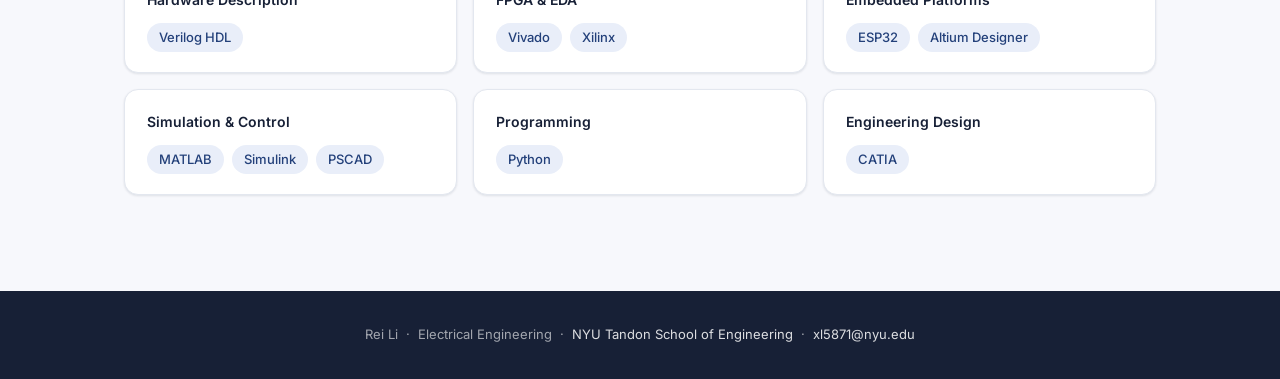
==== commit d860fd4d: "Redesign Home, Publications, and Research pages Co-Authored-By: Claude Opus 5.5 <noreply@anthropic.c" ====
--- a/index.html
+++ b/index.html
@@ -4,247 +4,205 @@
   <meta charset="UTF-8" />
   <meta name="viewport" content="width=device-width, initial-scale=1.0" />
   <title>Rei Li — EE @ NYU Tandon</title>
+  <meta name="description" content="Rei Li — Electrical Engineering at NYU Tandon. Energy-efficient and secure computing hardware, FPGA acceleration, and embedded systems." />
   <link rel="preconnect" href="https://fonts.googleapis.com" />
   <link rel="preconnect" href="https://fonts.gstatic.com" crossorigin />
-  <link href="https://fonts.googleapis.com/css2?family=Playfair+Display:ital,wght@0,600;0,700;1,600&family=Lora:ital,wght@0,400;0,500;1,400&family=Inter:wght@400;500;600;700&display=swap" rel="stylesheet" />
+  <link href="https://fonts.googleapis.com/css2?family=Playfair+Display:ital,wght@0,600;0,700;1,600&family=Inter:wght@400;500;600;700&display=swap" rel="stylesheet" />
   <link rel="stylesheet" href="style.css" />
-  <style>
-    /* ── Plum Purple Theme (3/10) ── */
-    :root {
-      --dark:    #3E2F5D;  /* Twilight Purple  — nav, footer */
-      --primary: #5A384D;  /* Plum Brown       — headers, links */
-      --accent:  #B79AC7;  /* Mauve Mist       — borders, highlights */
-      --light:   #F2D6E1;  /* Lavender Blush   — card backgrounds */
-      --warm:    #D08FA7;  /* Dusty Rose       — badges, tags */
-      --text:    #1a1215;
-      --muted:   #7a6270;
-    }
-  </style>
 </head>
-<body>
+<body class="site">
 
 <nav>
-  <span class="nav-brand">Rei Li</span>
+  <a class="nav-brand" href="index.html" style="text-decoration:none">Rei Li</a>
   <ul class="nav-links">
-    <li><a href="index.html" class="active">Home</a></li>
+    <li><a href="index.html" class="active" aria-current="page">Home</a></li>
     <li><a href="publications.html">Publications</a></li>
     <li><a href="research.html">Research</a></li>
     <li><a href="life.html">Life</a></li>
   </ul>
 </nav>
 
-<div class="page-wrapper">
-
-  <div class="hero">
-    <div class="hero-info">
-      <h1>Rei Li</h1>
-      <div class="title">Electrical Engineering</div>
-      <div class="institution"><a href="https://engineering.nyu.edu/" target="_blank" style="color:inherit;">New York University · Tandon School of Engineering</a> · Brooklyn, NY</div>
-      <p class="hero-bio">
-        I am an Electrical Engineering student at NYU Tandon School of Engineering.
-        My research centers on energy-efficient and secure computing hardware, with an emphasis on
-        FPGA acceleration, reconfigurable architectures, and embedded systems for edge intelligence.
-        I also work on real-time control and energy cyber-physical systems, which provides a broader
-        system-level perspective on dependable hardware design.
-      </p>
-      <p class="hero-bio">
-        My long-term goal is to develop efficient, secure, and dependable hardware systems that
-        bridge intelligent algorithms with practical digital implementation.
-      </p>
-      <div class="contact-links">
-        <a href="mailto:xl5871@nyu.edu">✉ xl5871@nyu.edu</a>
-        <a href="https://github.com/Reili22" target="_blank">⌥ GitHub</a>
-        <a href="#" target="_blank">↓ CV</a>
-      </div>
+<main>
+  <div class="container">
+
+    <header class="hero">
+      <div>
+        <span class="eyebrow">Electrical Engineering · NYU Tandon</span>
+        <h1>Rei Li</h1>
+        <p class="lead">Energy-efficient and <em>secure</em> computing hardware: FPGA acceleration, reconfigurable architectures, and embedded systems for edge intelligence.</p>
+        <p class="hero-bio">
+          I am an Electrical Engineering student at NYU Tandon School of Engineering.
+          My research centers on energy-efficient and secure computing hardware, with an emphasis on
+          FPGA acceleration, reconfigurable architectures, and embedded systems for edge intelligence.
+          I also work on real-time control and energy cyber-physical systems, which provides a broader
+          system-level perspective on dependable hardware design.
+        </p>
+        <p class="hero-bio">
+          My long-term goal is to develop efficient, secure, and dependable hardware systems that
+          bridge intelligent algorithms with practical digital implementation.
+        </p>
+        <div class="hero-place">
+          <span><svg viewBox="0 0 24 24" fill="none" stroke="currentColor" stroke-width="2" stroke-linecap="round" stroke-linejoin="round" aria-hidden="true"><path d="m2 9 10-5 10 5-10 5z"/><path d="M6 11v5c0 1.5 2.7 3 6 3s6-1.5 6-3v-5"/></svg><a href="https://engineering.nyu.edu/" target="_blank" rel="noopener" style="color:inherit">New York University · Tandon School of Engineering</a></span>
+          <span><svg viewBox="0 0 24 24" fill="none" stroke="currentColor" stroke-width="2" stroke-linecap="round" stroke-linejoin="round" aria-hidden="true"><path d="M12 21s-7-6.2-7-11.5A7 7 0 0 1 19 9.5C19 14.8 12 21 12 21z"/><circle cx="12" cy="9.5" r="2.5"/></svg>Brooklyn, NY</span>
+        </div>
+        <div class="hero-actions">
+          <a class="btn btn-primary" href="mailto:xl5871@nyu.edu"><svg viewBox="0 0 24 24" fill="none" stroke="currentColor" stroke-width="2" stroke-linecap="round" stroke-linejoin="round" aria-hidden="true"><rect x="3" y="5" width="18" height="14" rx="2"/><path d="m3 7 9 6 9-6"/></svg>Email me</a>
+          <a class="btn" href="https://github.com/Reili22" target="_blank" rel="noopener"><svg viewBox="0 0 24 24" fill="currentColor" aria-hidden="true"><path d="M12 .5a11.5 11.5 0 0 0-3.64 22.41c.58.1.79-.25.79-.56v-2c-3.2.7-3.88-1.37-3.88-1.37-.52-1.33-1.28-1.69-1.28-1.69-1.05-.72.08-.7.08-.7 1.16.08 1.77 1.19 1.77 1.19 1.03 1.77 2.7 1.26 3.36.96.1-.75.4-1.26.73-1.55-2.55-.29-5.24-1.28-5.24-5.69 0-1.26.45-2.29 1.19-3.1-.12-.29-.52-1.46.11-3.05 0 0 .97-.31 3.17 1.18a11 11 0 0 1 5.77 0c2.2-1.49 3.17-1.18 3.17-1.18.63 1.59.23 2.76.11 3.05.74.81 1.19 1.84 1.19 3.1 0 4.42-2.7 5.39-5.26 5.68.41.36.78 1.06.78 2.14v3.17c0 .31.21.67.8.56A11.5 11.5 0 0 0 12 .5Z"/></svg>GitHub</a>
+          <a class="btn" href="#" target="_blank" rel="noopener"><svg viewBox="0 0 24 24" fill="none" stroke="currentColor" stroke-width="2" stroke-linecap="round" stroke-linejoin="round" aria-hidden="true"><path d="M14 3H7a2 2 0 0 0-2 2v14a2 2 0 0 0 2 2h10a2 2 0 0 0 2-2V8z"/><path d="M14 3v5h5M9 13h6M9 17h6"/></svg>CV</a>
+        </div>
+      </div>
+      <div class="portrait">
+        <img src="photo/web/rei.webp" alt="Portrait of Rei Li" width="600" height="800" />
+      </div>
+    </header>
+
+    <div class="card stats">
+      <div class="stat"><b>5</b><span>Journal articles</span></div>
+      <div class="stat"><b>3</b><span>Conference papers</span></div>
+      <div class="stat"><b>4</b><span>Accepted or published</span></div>
+      <div class="stat"><b>1</b><span>Undergraduate thesis in progress</span></div>
     </div>
+
+    <section class="block">
+      <div class="block-head"><h2>Research Interests</h2></div>
+      <div class="interest-grid">
+        <div class="card interest-card">
+          <h3>Primary</h3>
+          <div class="chips"><span class="chip">Reconfigurable Computing</span><span class="chip">Digital VLSI Design</span><span class="chip">Edge AI Acceleration</span><span class="chip">Hardware Security</span><span class="chip">Embedded Architectures</span></div>
+        </div>
+        <div class="card interest-card">
+          <h3>Secondary</h3>
+          <div class="chips"><span class="chip chip-orange">Hardware–Software Co-Design</span><span class="chip chip-orange">Real-Time Systems</span><span class="chip chip-orange">Intelligent Cyber-Physical Systems</span><span class="chip chip-orange">Control for Energy Systems</span></div>
+        </div>
+      </div>
+    </section>
+
+    <section class="block">
+      <div class="block-head">
+        <h2>Selected Publications</h2>
+        <a class="more" href="publications.html">View all publications →</a>
+      </div>
+      <div class="pub-list">
+      <article class="card pub-card" data-type="journal">
+        <span class="pub-id">J5</span>
+        <div>
+          <h3>Fitting FPGA Detector Activations On Chip: Certified Storage Formats and Layouts Beyond Live-Byte Estimates</h3>
+          <div class="pub-meta"><span class="pub-venue">Microprocessors and Microsystems</span><span class="status status-review">Under Review</span></div>
+        </div>
+      </article>
+      <article class="card pub-card" data-type="journal">
+        <span class="pub-id">J4</span>
+        <div>
+          <h3>Carry Conservation in Approximate Accumulators: Quantizer Equivalence and an Entropy Bound</h3>
+          <div class="pub-meta"><span class="pub-venue">Integration, the VLSI Journal</span><span class="status status-review">Under Review</span></div>
+        </div>
+      </article>
+      <article class="card pub-card" data-type="journal">
+        <span class="pub-id">J3</span>
+        <div>
+          <h3>Resource-Release Timing Isolation for Shared AES Engines Using Commit-Gated Fixed Work</h3>
+          <div class="pub-meta"><span class="pub-venue">IEEE Embedded Systems Letters</span><span class="status status-review">Under Review</span></div>
+        </div>
+      </article>
+      <article class="card pub-card" data-type="conference">
+        <span class="pub-id">C3</span>
+        <div>
+          <h3>SOC-Aware Black-Start Restoration Framework for Battery Energy Storage Microgrids With Energy Feasibility Constraints</h3>
+          <div class="pub-meta"><span class="pub-venue">2026 IEEE PES Innovative Smart Grid Technologies Asia (IEEE PES ISGT Asia 2026)</span><span class="status status-accepted">Accepted</span></div>
+        </div>
+      </article>
+      <article class="card pub-card" data-type="conference">
+        <span class="pub-id">C2</span>
+        <div>
+          <h3>Predictive Impedance-Shaped Synchronization for Island-to-Grid Reconnection of Grid-Forming DER Inverters</h3>
+          <div class="pub-meta"><span class="pub-venue">IEEE IECON 2026</span><span class="status status-accepted">Accepted &amp; Presented</span></div>
+        </div>
+      </article>
+      <article class="card pub-card" data-type="thesis">
+        <span class="pub-id">T1</span>
+        <div>
+          <h3>A Chaotic ROI-Selective Image Encryption Accelerator for the Xilinx Kria KV260, Co-Designed with YOLOv8-nano Detection</h3>
+          <div class="pub-meta"><span class="pub-venue">Undergraduate Thesis · <a href="https://engineering.nyu.edu/" target="_blank" rel="noopener">NYU Tandon School of Engineering</a></span><span class="status status-prep">In Preparation</span></div>
+        </div>
+      </article>
+      <article class="card pub-card" data-type="journal">
+        <span class="pub-id">J2</span>
+        <div>
+          <h3>Overview of Advanced Micro-Nano Manufacturing Technologies for Triboelectric Nanogenerators</h3>
+          <div class="pub-meta"><span class="pub-venue">Nanoenergy Advances</span><span class="status status-published">Published</span></div>
+        </div>
+      </article>
+      <article class="card pub-card" data-type="journal">
+        <span class="pub-id">J1</span>
+        <div>
+          <h3>Evaluating SOC-Weighted Adaptive Control in Photovoltaic–Battery Inverter Systems</h3>
+          <div class="pub-meta"><span class="pub-venue">IEEE Access</span><span class="status status-review">Under Review</span></div>
+        </div>
+      </article>
+      </div>
+    </section>
+
+    <section class="block">
+      <div class="block-head"><h2>Experience</h2></div>
+      <div class="exp-grid">
+        <div class="card exp-col">
+          <h3>Research</h3>
+          <ul class="timeline">
+            <li>
+              <div class="tl-org">NYU Power &amp; Energy Systems Group</div>
+              <div class="tl-role">Research Assistant</div>
+              <div class="tl-meta">Supervisor: Prof. Francisco de León</div>
+              <p class="tl-body">Designed adaptive control, synchronization, and resource scheduling algorithms for inverter-based energy systems and battery-integrated microgrids.</p>
+            </li>
+            <li>
+              <div class="tl-org">NYU Independent Study</div>
+              <div class="tl-role">Researcher</div>
+              <div class="tl-meta">Supervisor: Prof. Matthew Campisi</div>
+              <p class="tl-body">Developing an ESP32-based intelligent assistive platform integrating computer vision, voice interaction, and multi-sensor fusion.</p>
+            </li>
+            <li>
+              <div class="tl-org">Chinese Academy of Sciences</div>
+              <div class="tl-role">Research Assistant</div>
+              <div class="tl-meta">Battery Management &amp; Energy Storage</div>
+              <p class="tl-body">Investigated lithium-ion battery modeling and energy management systems for EV applications.</p>
+            </li>
+          </ul>
+        </div>
+        <div class="card exp-col">
+          <h3>Industry</h3>
+          <ul class="timeline">
+            <li>
+              <div class="tl-org">Tesla</div>
+              <div class="tl-role">Electrical Engineering Intern</div>
+              <p class="tl-body">Battery system modeling and control algorithm development using MATLAB and Simulink.</p>
+            </li>
+            <li>
+              <div class="tl-org">Mercedes-Benz</div>
+              <div class="tl-role">Mechanical Design Engineering Intern</div>
+              <p class="tl-body">Engineering design and simulation using CATIA and GD&amp;T methodologies.</p>
+            </li>
+          </ul>
+        </div>
+      </div>
+    </section>
+
+    <section class="block">
+      <div class="block-head"><h2>Technical Skills</h2></div>
+      <div class="skills-grid">
+        <div class="card skill-card"><h3>Hardware Description</h3><div class="chips"><span class="chip">Verilog HDL</span></div></div>
+        <div class="card skill-card"><h3>FPGA &amp; EDA</h3><div class="chips"><span class="chip">Vivado</span><span class="chip">Xilinx</span></div></div>
+        <div class="card skill-card"><h3>Embedded Platforms</h3><div class="chips"><span class="chip">ESP32</span><span class="chip">Altium Designer</span></div></div>
+        <div class="card skill-card"><h3>Simulation &amp; Control</h3><div class="chips"><span class="chip">MATLAB</span><span class="chip">Simulink</span><span class="chip">PSCAD</span></div></div>
+        <div class="card skill-card"><h3>Programming</h3><div class="chips"><span class="chip">Python</span></div></div>
+        <div class="card skill-card"><h3>Engineering Design</h3><div class="chips"><span class="chip">CATIA</span></div></div>
+      </div>
+    </section>
+
   </div>
-
-  <section>
-    <h2>Research Interests</h2>
-    <div class="interests-grid">
-      <div class="interest-group">
-        <p>Primary</p>
-        <ul>
-          <li>Reconfigurable Computing</li>
-          <li>Digital VLSI Design</li>
-          <li>Edge AI Acceleration</li>
-          <li>Hardware Security</li>
-          <li>Embedded Architectures</li>
-        </ul>
-      </div>
-      <div class="interest-group">
-        <p>Secondary</p>
-        <ul>
-          <li>Hardware–Software Co-Design</li>
-          <li>Real-Time Systems</li>
-          <li>Intelligent Cyber-Physical Systems</li>
-          <li>Control for Energy Systems</li>
-        </ul>
-      </div>
-    </div>
-  </section>
-
-  <section>
-    <h2>Selected Publications</h2>
-
-    <div class="pub-entry">
-      <span class="pub-id">[J5]</span>
-      <div class="pub-body">
-        <h3>Fitting FPGA Detector Activations On Chip: Certified Storage Formats and Layouts Beyond Live-Byte Estimates</h3>
-        <div class="pub-meta">
-          <span class="pub-venue">Microprocessors and Microsystems</span>
-          <span class="badge badge-review">Under Review</span>
-        </div>
-      </div>
-    </div>
-
-    <div class="pub-entry">
-      <span class="pub-id">[J4]</span>
-      <div class="pub-body">
-        <h3>Carry Conservation in Approximate Accumulators: Quantizer Equivalence and an Entropy Bound</h3>
-        <div class="pub-meta">
-          <span class="pub-venue">Integration, the VLSI Journal</span>
-          <span class="badge badge-review">Under Review</span>
-        </div>
-      </div>
-    </div>
-
-    <div class="pub-entry">
-      <span class="pub-id">[J3]</span>
-      <div class="pub-body">
-        <h3>Resource-Release Timing Isolation for Shared AES Engines Using Commit-Gated Fixed Work</h3>
-        <div class="pub-meta">
-          <span class="pub-venue">IEEE Embedded Systems Letters</span>
-          <span class="badge badge-review">Under Review</span>
-        </div>
-      </div>
-    </div>
-
-    <div class="pub-entry">
-      <span class="pub-id">[C3]</span>
-      <div class="pub-body">
-        <h3>SOC-Aware Black-Start Restoration Framework for Battery Energy Storage Microgrids With Energy Feasibility Constraints</h3>
-        <div class="pub-meta">
-          <span class="pub-venue">2026 IEEE PES Innovative Smart Grid Technologies Asia (IEEE PES ISGT Asia 2026)</span>
-          <span class="badge badge-accepted">Accepted</span>
-        </div>
-      </div>
-    </div>
-
-    <div class="pub-entry">
-      <span class="pub-id">[C2]</span>
-      <div class="pub-body">
-        <h3>Predictive Impedance-Shaped Synchronization for Island-to-Grid Reconnection of Grid-Forming DER Inverters</h3>
-        <div class="pub-meta">
-          <span class="pub-venue">IEEE IECON 2026</span>
-          <span class="badge badge-accepted">Accepted &amp; Presented</span>
-        </div>
-      </div>
-    </div>
-
-    <div class="pub-entry">
-      <span class="pub-id">[T1]</span>
-      <div class="pub-body">
-        <h3>A Chaotic ROI-Selective Image Encryption Accelerator for the Xilinx Kria KV260, Co-Designed with YOLOv8-nano Detection</h3>
-        <div class="pub-meta">
-          <span class="pub-venue">Undergraduate Thesis · <a href="https://engineering.nyu.edu/" target="_blank">NYU Tandon</a></span>
-          <span class="badge badge-prep">In Preparation</span>
-        </div>
-      </div>
-    </div>
-
-    <div class="pub-entry">
-      <span class="pub-id">[J2]</span>
-      <div class="pub-body">
-        <h3>Overview of Advanced Micro-Nano Manufacturing Technologies for Triboelectric Nanogenerators</h3>
-        <div class="pub-meta">
-          <span class="pub-venue">Nanoenergy Advances</span>
-          <span class="badge badge-published">Published</span>
-        </div>
-      </div>
-    </div>
-
-    <div class="pub-entry">
-      <span class="pub-id">[J1]</span>
-      <div class="pub-body">
-        <h3>Evaluating SOC-Weighted Adaptive Control in Photovoltaic–Battery Inverter Systems</h3>
-        <div class="pub-meta">
-          <span class="pub-venue">IEEE Access</span>
-          <span class="badge badge-review">Under Review</span>
-        </div>
-      </div>
-    </div>
-
-    <p style="margin-top:16px; font-size:13px;">
-      <a href="publications.html">View all publications →</a>
-    </p>
-  </section>
-
-  <section>
-    <h2>Research Experience</h2>
-
-    <div class="exp-entry">
-      <div class="exp-header">
-        <span class="exp-org">NYU Power &amp; Energy Systems Group</span>
-        <span class="exp-role">Research Assistant</span>
-      </div>
-      <div class="exp-meta">Supervisor: Prof. Francisco de León</div>
-      <div class="exp-body">Designed adaptive control, synchronization, and resource scheduling algorithms for inverter-based energy systems and battery-integrated microgrids.</div>
-    </div>
-
-    <div class="exp-entry">
-      <div class="exp-header">
-        <span class="exp-org">NYU Independent Study</span>
-        <span class="exp-role">Researcher</span>
-      </div>
-      <div class="exp-meta">Supervisor: Prof. Matthew Campisi</div>
-      <div class="exp-body">Developing an ESP32-based intelligent assistive platform integrating computer vision, voice interaction, and multi-sensor fusion.</div>
-    </div>
-
-    <div class="exp-entry">
-      <div class="exp-header">
-        <span class="exp-org">Chinese Academy of Sciences</span>
-        <span class="exp-role">Research Assistant</span>
-      </div>
-      <div class="exp-meta">Battery Management &amp; Energy Storage</div>
-      <div class="exp-body">Investigated lithium-ion battery modeling and energy management systems for EV applications.</div>
-    </div>
-  </section>
-
-  <section>
-    <h2>Industry Experience</h2>
-    <div class="exp-entry">
-      <div class="exp-header">
-        <span class="exp-org">Tesla</span>
-        <span class="exp-role">Electrical Engineering Intern</span>
-      </div>
-      <div class="exp-body">Battery system modeling and control algorithm development using MATLAB and Simulink.</div>
-    </div>
-    <div class="exp-entry">
-      <div class="exp-header">
-        <span class="exp-org">Mercedes-Benz</span>
-        <span class="exp-role">Mechanical Design Engineering Intern</span>
-      </div>
-      <div class="exp-body">Engineering design and simulation using CATIA and GD&amp;T methodologies.</div>
-    </div>
-  </section>
-
-  <section>
-    <h2>Technical Skills</h2>
-    <table class="skills-table">
-      <tr><td>Hardware Description</td><td>Verilog HDL</td></tr>
-      <tr><td>FPGA &amp; EDA</td><td>Vivado, Xilinx</td></tr>
-      <tr><td>Embedded Platforms</td><td>ESP32, Altium Designer</td></tr>
-      <tr><td>Simulation &amp; Control</td><td>MATLAB, Simulink, PSCAD</td></tr>
-      <tr><td>Programming</td><td>Python</td></tr>
-      <tr><td>Engineering Design</td><td>CATIA</td></tr>
-    </table>
-  </section>
-
-</div>
+</main>
 
 <footer>
-  Rei Li &nbsp;·&nbsp; Electrical Engineering &nbsp;·&nbsp; <a href="https://engineering.nyu.edu/" target="_blank">NYU Tandon School of Engineering</a>
+  Rei Li &nbsp;·&nbsp; Electrical Engineering &nbsp;·&nbsp; <a href="https://engineering.nyu.edu/" target="_blank" rel="noopener">NYU Tandon School of Engineering</a>
   &nbsp;·&nbsp;
   <a href="mailto:xl5871@nyu.edu">xl5871@nyu.edu</a>
 </footer>
--- a/style.css
+++ b/style.css
@@ -1,143 +1,119 @@
-/* ── Default theme variables (overridden per page) ── */
+/* ==========================================================================
+   Rei Li — site stylesheet
+   - Base + nav + footer are shared by every page (Life page included).
+   - Everything under `body.site` is the design for Home / Publications / Research.
+   ========================================================================== */
+
 :root {
-  --dark:    #1a1a1a;
-  --primary: #444;
-  --accent:  #ccc;
-  --light:   #f5f5f5;
-  --warm:    #999;
-  --text:    #1a1a1a;
-  --muted:   #777;
+  /* legacy variables (the Life page overrides these in its own <style>) */
+  --dark:    #172036;
+  --primary: #23407a;
+  --accent:  #e0793a;
+  --light:   #f3f5fa;
+  --warm:    #e0793a;
+  --text:    #172036;
+  --muted:   #5d6679;
+
+  /* site palette */
+  --ink:          #172036;
+  --ink-soft:     #3a4560;
+  --subtle:       #5d6679;
+  --line:         #e3e7ef;
+  --bg:           #f7f8fc;
+  --surface:      #ffffff;
+  --navy:         #23407a;
+  --navy-soft:    #e9eef9;
+  --orange:       #e0793a;
+  --orange-deep:  #b8561d;
+  --orange-soft:  #fdeee3;
+
+  --radius:    14px;
+  --shadow-sm: 0 1px 2px rgba(23, 32, 54, 0.05), 0 1px 3px rgba(23, 32, 54, 0.06);
+  --shadow-md: 0 6px 20px rgba(23, 32, 54, 0.08);
 }
 
 *, *::before, *::after { box-sizing: border-box; margin: 0; padding: 0; }
 
+html { scroll-behavior: smooth; }
+
 body {
-  font-family: 'Lora', Georgia, serif;
-  font-size: 17px;
-  line-height: 1.85;
+  font-family: 'Inter', system-ui, -apple-system, 'Segoe UI', sans-serif;
+  font-size: 16px;
+  line-height: 1.75;
   color: var(--text);
   background: #fff;
-}
-
-h1, h2, h3 {
-  font-family: 'Playfair Display', Georgia, serif;
-}
+  -webkit-font-smoothing: antialiased;
+}
+
+img { max-width: 100%; }
+
+h1, h2, h3 { font-family: 'Playfair Display', Georgia, serif; }
 
 a { color: var(--primary); text-decoration: none; }
 a:hover { text-decoration: underline; }
 
-/* ── NAV ── */
+/* ── NAV (all pages) ─────────────────────────────────────────────────────── */
 nav {
   position: sticky;
   top: 0;
   z-index: 100;
-  background: var(--dark);
   display: flex;
   align-items: center;
   justify-content: space-between;
-  padding: 0 48px;
-  height: 56px;
+  gap: 16px;
+  height: 64px;
+  padding: 0 max(24px, calc((100vw - 1080px) / 2));
+  background: rgba(255, 255, 255, 0.86);
+  backdrop-filter: saturate(160%) blur(12px);
+  -webkit-backdrop-filter: saturate(160%) blur(12px);
+  border-bottom: 1px solid var(--line);
 }
 
 .nav-brand {
-  color: rgba(255,255,255,0.95);
+  font-family: 'Playfair Display', Georgia, serif;
+  font-size: 21px;
+  font-weight: 700;
+  color: var(--ink);
+  letter-spacing: -0.01em;
+  white-space: nowrap;
+}
+
+.nav-links {
+  display: flex;
+  gap: 6px;
+  list-style: none;
+}
+
+.nav-links a {
+  display: block;
+  padding: 7px 14px;
+  border-radius: 999px;
   font-family: 'Inter', sans-serif;
-  font-size: 15px;
-  font-weight: 600;
-  letter-spacing: 0.01em;
-}
-
-.nav-links {
-  display: flex;
-  gap: 32px;
-  list-style: none;
-}
-
-.nav-links a {
-  color: rgba(255,255,255,0.5);
-  font-family: 'Inter', sans-serif;
-  font-size: 12px;
-  letter-spacing: 0.07em;
-  text-transform: uppercase;
-  transition: color 0.2s;
-}
-
-.nav-links a:hover,
+  font-size: 14px;
+  font-weight: 500;
+  color: var(--subtle);
+  transition: color 0.2s, background 0.2s;
+}
+
+.nav-links a:hover {
+  color: var(--ink);
+  background: rgba(23, 32, 54, 0.05);
+  text-decoration: none;
+}
+
 .nav-links a.active {
-  color: rgba(255,255,255,0.95);
+  color: #fff;
+  background: var(--ink);
   text-decoration: none;
 }
 
-/* ── PAGE SHELL ── */
+/* ── LEGACY LAYOUT (used by the Life page) ───────────────────────────────── */
 .page-wrapper {
   max-width: 860px;
   margin: 0 auto;
   padding: 56px 24px 96px;
 }
 
-/* ── HOME HERO ── */
-.hero {
-  display: grid;
-  grid-template-columns: 1fr;
-  gap: 48px;
-  align-items: start;
-  padding: 56px 0 48px;
-  border-bottom: 1px solid var(--accent);
-}
-
-.hero-info h1 {
-  font-size: 28px;
-  font-weight: 700;
-  letter-spacing: -0.01em;
-  color: var(--dark);
-  margin-bottom: 4px;
-}
-
-.hero-info .title {
-  font-size: 14px;
-  color: var(--primary);
-  font-weight: 500;
-  margin-bottom: 2px;
-}
-
-.hero-info .institution {
-  font-size: 13px;
-  color: var(--muted);
-  margin-bottom: 20px;
-}
-
-.hero-bio {
-  font-size: 16px;
-  line-height: 1.85;
-  margin-bottom: 14px;
-}
-
-.contact-links {
-  display: flex;
-  flex-wrap: wrap;
-  gap: 8px;
-  margin-top: 20px;
-}
-
-.contact-links a {
-  display: inline-flex;
-  align-items: center;
-  gap: 5px;
-  font-size: 12px;
-  padding: 4px 14px;
-  border: 1px solid var(--primary);
-  border-radius: 2px;
-  color: var(--primary);
-  transition: background 0.2s, color 0.2s;
-}
-
-.contact-links a:hover {
-  background: var(--primary);
-  color: #fff;
-  text-decoration: none;
-}
-
-/* ── SECTIONS ── */
 section {
   padding: 40px 0;
   border-bottom: 1px solid var(--light);
@@ -157,226 +133,6 @@
   border-bottom: 2px solid var(--accent);
 }
 
-section h3 {
-  font-size: 14px;
-  font-weight: 600;
-  margin-bottom: 4px;
-}
-
-/* ── INTERESTS ── */
-.interests-grid {
-  display: grid;
-  grid-template-columns: 1fr 1fr;
-  gap: 24px;
-}
-
-.interest-group p {
-  font-size: 11px;
-  font-weight: 700;
-  color: var(--primary);
-  text-transform: uppercase;
-  letter-spacing: 0.08em;
-  margin-bottom: 10px;
-}
-
-.interest-group ul {
-  list-style: none;
-  display: flex;
-  flex-direction: column;
-  gap: 5px;
-}
-
-.interest-group ul li {
-  font-size: 15px;
-  padding-left: 14px;
-  position: relative;
-}
-
-.interest-group ul li::before {
-  content: '–';
-  position: absolute;
-  left: 0;
-  color: var(--warm);
-}
-
-/* ── PUBLICATION ENTRIES ── */
-.pub-group { margin-bottom: 28px; }
-
-.pub-group-title {
-  font-size: 11px;
-  font-weight: 600;
-  color: var(--muted);
-  text-transform: uppercase;
-  letter-spacing: 0.08em;
-  margin-bottom: 12px;
-}
-
-.pub-entry {
-  display: grid;
-  grid-template-columns: 44px 1fr;
-  gap: 0 10px;
-  margin-bottom: 20px;
-  align-items: start;
-}
-
-.pub-id {
-  font-size: 11px;
-  font-weight: 700;
-  color: var(--primary);
-  padding-top: 2px;
-  font-family: 'Courier New', monospace;
-}
-
-.pub-body h3 {
-  font-size: 15.5px;
-  font-weight: 600;
-  line-height: 1.45;
-  margin-bottom: 5px;
-}
-
-.pub-meta {
-  font-size: 12px;
-  color: var(--muted);
-  margin-bottom: 6px;
-  display: flex;
-  align-items: center;
-  flex-wrap: wrap;
-  gap: 6px;
-}
-
-.pub-venue { font-style: italic; }
-
-.badge {
-  display: inline-block;
-  font-family: 'Inter', sans-serif;
-  font-size: 10px;
-  font-weight: 700;
-  padding: 2px 8px;
-  border-radius: 2px;
-  letter-spacing: 0.04em;
-}
-
-.badge-published,
-.badge-accepted {
-  background: var(--light);
-  color: var(--primary);
-  border: 1px solid var(--accent);
-}
-
-.badge-review {
-  background: transparent;
-  color: var(--warm);
-  border: 1px solid var(--warm);
-}
-
-.badge-ei {
-  background: var(--warm);
-  color: #fff;
-}
-
-.badge-thesis {
-  background: var(--dark);
-  color: #fff;
-}
-
-.badge-prep {
-  background: transparent;
-  color: var(--dark);
-  border: 1px solid var(--dark);
-}
-
-.pub-abstract {
-  font-size: 14px;
-  color: #555;
-  line-height: 1.7;
-  margin-top: 6px;
-}
-
-/* ── EXPERIENCE ── */
-.exp-entry { margin-bottom: 28px; }
-
-.exp-header {
-  display: flex;
-  justify-content: space-between;
-  align-items: baseline;
-  flex-wrap: wrap;
-  gap: 4px;
-  margin-bottom: 3px;
-}
-
-.exp-org {
-  font-size: 14px;
-  font-weight: 600;
-}
-
-.exp-role {
-  font-size: 13px;
-  color: var(--primary);
-}
-
-.exp-meta {
-  font-size: 12px;
-  color: var(--muted);
-  margin-bottom: 6px;
-}
-
-.exp-body { font-size: 15px; line-height: 1.75; }
-
-/* ── PROJECT CARDS ── */
-.project-card {
-  border: 1px solid var(--accent);
-  border-left: 3px solid var(--primary);
-  border-radius: 2px;
-  padding: 20px 24px;
-  margin-bottom: 20px;
-  background: var(--light);
-}
-
-.project-card h3 { font-size: 15px; margin-bottom: 6px; }
-
-.project-status {
-  display: inline-block;
-  font-size: 10px;
-  font-weight: 700;
-  color: var(--warm);
-  text-transform: uppercase;
-  letter-spacing: 0.08em;
-  margin-bottom: 10px;
-}
-
-.project-card p {
-  font-size: 15px;
-  line-height: 1.75;
-  margin-bottom: 12px;
-}
-
-.tags { display: flex; flex-wrap: wrap; gap: 6px; }
-
-.tag {
-  font-family: 'Inter', sans-serif;
-  font-size: 11px;
-  background: #fff;
-  border: 1px solid var(--accent);
-  color: var(--primary);
-  padding: 2px 9px;
-  border-radius: 2px;
-}
-
-/* ── SKILLS TABLE ── */
-.skills-table { width: 100%; border-collapse: collapse; font-size: 13px; font-family: 'Inter', sans-serif; }
-
-.skills-table td { padding: 9px 12px; vertical-align: top; }
-
-.skills-table tr:nth-child(odd) td { background: var(--light); }
-
-.skills-table td:first-child {
-  font-weight: 600;
-  color: var(--primary);
-  width: 180px;
-  white-space: nowrap;
-}
-
-/* ── PAGE HEADER (inner pages) ── */
 .page-header {
   padding: 44px 0 28px;
   border-bottom: 2px solid var(--accent);
@@ -396,24 +152,587 @@
   margin-top: 6px;
 }
 
-/* ── FOOTER ── */
+/* ── FOOTER (all pages) ──────────────────────────────────────────────────── */
 footer {
-  background: var(--dark);
-  color: rgba(255,255,255,0.45);
+  background: #172036;
+  color: rgba(255, 255, 255, 0.6);
   text-align: center;
+  font-family: 'Inter', sans-serif;
+  font-size: 13px;
+  line-height: 1.8;
+  padding: 32px 24px;
+}
+
+footer a { color: rgba(255, 255, 255, 0.85); }
+footer a:hover { color: #fff; }
+
+/* ==========================================================================
+   SITE DESIGN — Home / Publications / Research   (body.site)
+   ========================================================================== */
+body.site {
+  background: var(--bg);
+  color: var(--ink);
+}
+
+body.site main a { color: var(--navy); }
+
+.site .container {
+  max-width: 1080px;
+  margin: 0 auto;
+  padding: 0 24px;
+}
+
+.site main { padding-bottom: 96px; }
+
+/* section blocks */
+.site .block { padding: 56px 0 0; border: 0; }
+
+.site .block-head {
+  display: flex;
+  align-items: baseline;
+  justify-content: space-between;
+  flex-wrap: wrap;
+  gap: 8px 16px;
+  margin-bottom: 24px;
+}
+
+.site .block h2,
+.site .block-head h2 {
+  font-family: 'Playfair Display', Georgia, serif;
+  font-size: 30px;
+  font-weight: 700;
+  letter-spacing: -0.01em;
+  line-height: 1.2;
+  text-transform: none;
+  color: var(--ink);
+  margin: 0;
+  padding: 0;
+  border: 0;
+}
+
+.site .block-head .more {
+  font-size: 14px;
+  font-weight: 600;
+  color: var(--orange-deep);
+}
+
+.site .eyebrow {
+  display: inline-flex;
+  align-items: center;
+  gap: 10px;
+  font-size: 13px;
+  font-weight: 600;
+  letter-spacing: 0.08em;
+  text-transform: uppercase;
+  color: var(--orange-deep);
+}
+
+.site .eyebrow::before {
+  content: '';
+  width: 28px;
+  height: 2px;
+  background: var(--orange);
+  border-radius: 2px;
+}
+
+.site .card {
+  background: var(--surface);
+  border: 1px solid var(--line);
+  border-radius: var(--radius);
+  box-shadow: var(--shadow-sm);
+}
+
+/* chips */
+.site .chips { display: flex; flex-wrap: wrap; gap: 8px; }
+
+.site .chip {
+  display: inline-block;
+  padding: 5px 12px;
+  border-radius: 999px;
+  background: var(--navy-soft);
+  color: var(--navy);
+  font-size: 13px;
+  font-weight: 500;
+  line-height: 1.5;
+}
+
+.site .chip-orange { background: var(--orange-soft); color: var(--orange-deep); }
+
+/* buttons */
+.site .btn {
+  display: inline-flex;
+  align-items: center;
+  gap: 8px;
+  padding: 10px 18px;
+  border-radius: 999px;
+  border: 1px solid var(--line);
+  background: var(--surface);
+  color: var(--ink);
+  font-size: 14px;
+  font-weight: 600;
+  transition: transform 0.15s, box-shadow 0.15s, background 0.15s;
+}
+
+.site .btn:hover { text-decoration: none; transform: translateY(-1px); box-shadow: var(--shadow-md); }
+.site .btn svg { width: 16px; height: 16px; flex: none; }
+
+.site .btn-primary { background: var(--ink); border-color: var(--ink); color: #fff; }
+
+/* ── PAGE HERO (inner pages) ──────────────────────────────────────────────── */
+.site .page-hero {
+  padding: 72px 0 8px;
+}
+
+.site .page-hero h1 {
+  font-size: clamp(38px, 5vw, 54px);
+  font-weight: 700;
+  line-height: 1.1;
+  letter-spacing: -0.02em;
+  margin: 14px 0 14px;
+}
+
+.site .page-hero p {
+  max-width: 680px;
+  font-size: 18px;
+  color: var(--subtle);
+}
+
+/* ── HOME HERO ───────────────────────────────────────────────────────────── */
+.site .hero {
+  display: grid;
+  grid-template-columns: minmax(0, 1fr) 300px;
+  gap: 56px;
+  align-items: center;
+  padding: 72px 0 24px;
+}
+
+.site .hero h1 {
+  font-size: clamp(46px, 7vw, 72px);
+  font-weight: 700;
+  line-height: 1.02;
+  letter-spacing: -0.025em;
+  margin: 14px 0 18px;
+}
+
+.site .hero .lead {
+  font-family: 'Playfair Display', Georgia, serif;
+  font-size: 22px;
+  line-height: 1.5;
+  color: var(--ink-soft);
+  margin-bottom: 18px;
+}
+
+.site .hero .lead em { color: var(--orange-deep); font-style: italic; }
+
+.site .hero-bio {
+  font-size: 16.5px;
+  color: var(--subtle);
+  max-width: 620px;
+  margin-bottom: 12px;
+}
+
+.site .hero-place {
+  display: flex;
+  flex-wrap: wrap;
+  gap: 6px 18px;
+  margin: 18px 0 26px;
+  font-size: 14px;
+  color: var(--subtle);
+}
+
+.site .hero-place span { display: inline-flex; align-items: center; gap: 6px; }
+.site .hero-place svg { width: 15px; height: 15px; color: var(--orange); }
+
+.site .hero-actions { display: flex; flex-wrap: wrap; gap: 10px; }
+
+.site .portrait {
+  position: relative;
+  justify-self: center;
+  width: 100%;
+  max-width: 300px;
+}
+
+.site .portrait::before {
+  content: '';
+  position: absolute;
+  inset: 18px -18px -18px 18px;
+  border-radius: 24px;
+  background: linear-gradient(135deg, var(--orange-soft), var(--navy-soft));
+  z-index: 0;
+}
+
+.site .portrait img {
+  position: relative;
+  z-index: 1;
+  display: block;
+  width: 100%;
+  height: auto;
+  aspect-ratio: 3 / 4;
+  object-fit: cover;
+  border-radius: 24px;
+  border: 6px solid #fff;
+  box-shadow: var(--shadow-md);
+}
+
+/* stats strip */
+.site .stats {
+  display: grid;
+  grid-template-columns: repeat(4, minmax(0, 1fr));
+  margin-top: 48px;
+  overflow: hidden;
+}
+
+.site .stat { padding: 22px 24px; border-left: 1px solid var(--line); }
+.site .stat:first-child { border-left: 0; }
+
+.site .stat b {
+  display: block;
+  font-family: 'Playfair Display', Georgia, serif;
+  font-size: 34px;
+  line-height: 1.1;
+  color: var(--ink);
+}
+
+.site .stat span { font-size: 13.5px; color: var(--subtle); }
+
+/* interests */
+.site .interest-grid {
+  display: grid;
+  grid-template-columns: 1fr 1fr;
+  gap: 20px;
+}
+
+.site .interest-card { padding: 26px 28px; }
+
+.site .interest-card h3 {
+  font-family: 'Inter', sans-serif;
+  font-size: 13px;
+  font-weight: 700;
+  letter-spacing: 0.08em;
+  text-transform: uppercase;
+  color: var(--subtle);
+  margin-bottom: 14px;
+}
+
+/* ── PUBLICATION CARDS ───────────────────────────────────────────────────── */
+.site .pub-list { display: grid; gap: 14px; }
+
+.site .pub-card {
+  display: grid;
+  grid-template-columns: 56px minmax(0, 1fr);
+  gap: 18px;
+  padding: 22px 24px;
+  transition: box-shadow 0.2s, transform 0.2s, border-color 0.2s;
+}
+
+.site .pub-card:hover { box-shadow: var(--shadow-md); border-color: #d4dae6; }
+
+.site .pub-id {
+  display: grid;
+  place-items: center;
+  width: 56px;
+  height: 56px;
+  border-radius: 12px;
+  font-family: 'Inter', sans-serif;
+  font-size: 15px;
+  font-weight: 700;
+  color: var(--navy);
+  background: var(--navy-soft);
+}
+
+.site .pub-card[data-type="conference"] .pub-id { color: var(--orange-deep); background: var(--orange-soft); }
+.site .pub-card[data-type="thesis"] .pub-id { color: #fff; background: var(--ink); }
+
+.site .pub-card h3 {
+  font-family: 'Inter', sans-serif;
+  font-size: 17px;
+  font-weight: 600;
+  line-height: 1.45;
+  color: var(--ink);
+  margin-bottom: 8px;
+}
+
+.site .pub-meta {
+  display: flex;
+  flex-wrap: wrap;
+  align-items: center;
+  gap: 8px 12px;
+  font-size: 14px;
+  color: var(--subtle);
+}
+
+.site .pub-venue { font-style: italic; }
+
+.site .pub-abstract {
+  margin-top: 12px;
+  font-size: 14.5px;
+  line-height: 1.7;
+  color: var(--subtle);
+}
+
+/* status pills */
+.site .status {
+  display: inline-flex;
+  align-items: center;
+  gap: 6px;
+  padding: 3px 10px;
+  border-radius: 999px;
   font-size: 12px;
-  padding: 22px 24px;
-  letter-spacing: 0.02em;
-}
-
-footer a { color: rgba(255,255,255,0.7); }
-footer a:hover { color: #fff; }
-
-/* ── RESPONSIVE ── */
+  font-weight: 600;
+  font-style: normal;
+  white-space: nowrap;
+}
+
+.site .status::before {
+  content: '';
+  width: 6px;
+  height: 6px;
+  border-radius: 50%;
+  background: currentColor;
+}
+
+.site .status-published { color: #1f7a4d; background: #e3f4eb; }
+.site .status-accepted  { color: #2457b3; background: #e7eefb; }
+.site .status-review    { color: #9a5a00; background: #fdf0d9; }
+.site .status-prep      { color: #4b5366; background: #eceff4; }
+.site .status-ei        { color: #6b3fa0; background: #f1eafa; }
+.site .status-ei::before,
+.site .status.no-dot::before { display: none; }
+
+/* publications page: filter + counts */
+.site .pub-toolbar {
+  position: sticky;
+  top: 64px;
+  z-index: 10;
+  display: flex;
+  flex-wrap: wrap;
+  gap: 8px;
+  margin-top: 32px;
+  padding: 12px 0;
+  background: var(--bg);
+}
+
+.site .filter {
+  padding: 8px 16px;
+  border-radius: 999px;
+  border: 1px solid var(--line);
+  background: var(--surface);
+  font: 600 14px 'Inter', sans-serif;
+  color: var(--ink-soft);
+  cursor: pointer;
+  transition: background 0.15s, color 0.15s, border-color 0.15s;
+}
+
+.site .filter:hover { border-color: #c9d0dd; }
+.site .filter.is-active { background: var(--ink); border-color: var(--ink); color: #fff; }
+.site .filter .count { margin-left: 6px; opacity: 0.6; font-weight: 500; }
+
+.site .pub-section[hidden] { display: none; }
+
+.site .legend {
+  display: flex;
+  flex-wrap: wrap;
+  gap: 8px;
+  margin-top: 22px;
+}
+
+/* ── TIMELINE (experience) ───────────────────────────────────────────────── */
+.site .exp-grid {
+  display: grid;
+  grid-template-columns: 1fr 1fr;
+  gap: 20px;
+}
+
+.site .exp-col { padding: 26px 28px; }
+
+.site .exp-col > h3 {
+  font-family: 'Inter', sans-serif;
+  font-size: 13px;
+  font-weight: 700;
+  letter-spacing: 0.08em;
+  text-transform: uppercase;
+  color: var(--subtle);
+  margin-bottom: 18px;
+}
+
+.site .timeline { list-style: none; position: relative; }
+
+.site .timeline li {
+  position: relative;
+  padding: 0 0 22px 26px;
+}
+
+.site .timeline li:last-child { padding-bottom: 0; }
+
+.site .timeline li::before {
+  content: '';
+  position: absolute;
+  left: 0;
+  top: 8px;
+  width: 10px;
+  height: 10px;
+  border-radius: 50%;
+  background: var(--surface);
+  border: 2px solid var(--orange);
+}
+
+.site .timeline li::after {
+  content: '';
+  position: absolute;
+  left: 5px;
+  top: 22px;
+  bottom: 2px;
+  width: 1px;
+  background: var(--line);
+}
+
+.site .timeline li:last-child::after { display: none; }
+
+.site .tl-org { font-weight: 600; font-size: 16px; color: var(--ink); line-height: 1.45; }
+.site .tl-role { font-size: 14px; color: var(--orange-deep); font-weight: 500; }
+.site .tl-meta { font-size: 13.5px; color: var(--subtle); }
+.site .tl-body { font-size: 14.5px; color: var(--subtle); margin-top: 4px; line-height: 1.65; }
+
+/* ── SKILLS ──────────────────────────────────────────────────────────────── */
+.site .skills-grid {
+  display: grid;
+  grid-template-columns: repeat(3, minmax(0, 1fr));
+  gap: 16px;
+}
+
+.site .skill-card { padding: 20px 22px; }
+
+.site .skill-card h3 {
+  font-family: 'Inter', sans-serif;
+  font-size: 14px;
+  font-weight: 600;
+  color: var(--ink);
+  margin-bottom: 10px;
+}
+
+/* ── RESEARCH PROJECTS ───────────────────────────────────────────────────── */
+.site .project {
+  padding: 30px 32px;
+  margin-bottom: 18px;
+}
+
+.site .project-featured {
+  position: relative;
+  overflow: hidden;
+  border: 0;
+  background:
+    linear-gradient(var(--surface), var(--surface)) padding-box,
+    linear-gradient(135deg, var(--orange), var(--navy)) border-box;
+  border: 2px solid transparent;
+  box-shadow: var(--shadow-md);
+}
+
+.site .project-label {
+  display: flex;
+  flex-wrap: wrap;
+  gap: 8px;
+  margin-bottom: 14px;
+}
+
+.site .project h3 {
+  font-family: 'Playfair Display', Georgia, serif;
+  font-size: 23px;
+  font-weight: 700;
+  line-height: 1.35;
+  color: var(--ink);
+  margin-bottom: 14px;
+}
+
+.site .project-featured h3 { font-size: 27px; }
+
+.site .project p {
+  font-size: 15.5px;
+  line-height: 1.75;
+  color: var(--ink-soft);
+  margin-bottom: 14px;
+}
+
+.site .project .chips { margin-top: 18px; }
+
+.site .live-dot {
+  display: inline-block;
+  width: 8px;
+  height: 8px;
+  border-radius: 50%;
+  background: #1f9d5a;
+  box-shadow: 0 0 0 0 rgba(31, 157, 90, 0.5);
+  animation: pulse 2s infinite;
+}
+
+@keyframes pulse {
+  0%   { box-shadow: 0 0 0 0 rgba(31, 157, 90, 0.45); }
+  70%  { box-shadow: 0 0 0 8px rgba(31, 157, 90, 0); }
+  100% { box-shadow: 0 0 0 0 rgba(31, 157, 90, 0); }
+}
+
+.site .area-nav {
+  display: flex;
+  flex-wrap: wrap;
+  gap: 8px;
+  margin-top: 26px;
+}
+
+.site .area-nav a {
+  padding: 8px 16px;
+  border-radius: 999px;
+  border: 1px solid var(--line);
+  background: var(--surface);
+  font-size: 14px;
+  font-weight: 600;
+  color: var(--ink-soft);
+}
+
+.site .area-nav a:hover { text-decoration: none; border-color: #c9d0dd; color: var(--ink); }
+
+.site .block[id] { scroll-margin-top: 80px; }
+
+.site .vision {
+  position: relative;
+  padding: 40px 44px;
+  border-radius: var(--radius);
+  background: var(--ink);
+  color: rgba(255, 255, 255, 0.82);
+}
+
+.site .vision h2 { color: #fff; margin-bottom: 18px; }
+
+.site .vision p { font-size: 16.5px; line-height: 1.8; max-width: 760px; }
+.site .vision p + p { margin-top: 14px; }
+
+.site .vision strong { color: #ffd2b3; font-weight: 600; }
+
+/* ── RESPONSIVE ──────────────────────────────────────────────────────────── */
+@media (max-width: 900px) {
+  .site .hero { grid-template-columns: minmax(0, 1fr); gap: 36px; padding-top: 40px; }
+  .site .portrait { max-width: 200px; justify-self: start; order: -1; }
+  .site .skills-grid { grid-template-columns: 1fr 1fr; }
+  .site .exp-grid { grid-template-columns: 1fr; }
+}
+
 @media (max-width: 640px) {
-  .hero { grid-template-columns: 1fr; }
-  .interests-grid { grid-template-columns: 1fr; }
-  nav { padding: 0 20px; }
-  .nav-links { gap: 16px; }
-  .exp-header { flex-direction: column; }
-}
+  nav { height: auto; padding: 10px 16px; flex-wrap: wrap; gap: 4px; }
+  .nav-links { gap: 2px; overflow-x: auto; max-width: 100%; min-width: 0; }
+  .nav-links a { padding: 6px 11px; font-size: 13.5px; }
+
+  .site .container { padding: 0 16px; }
+  .site .stats { grid-template-columns: 1fr 1fr; }
+  .site .stat:nth-child(3) { border-left: 0; }
+  .site .stat:nth-child(n+3) { border-top: 1px solid var(--line); }
+  .site .interest-grid,
+  .site .skills-grid { grid-template-columns: 1fr; }
+  .site .pub-card { grid-template-columns: 1fr; gap: 12px; padding: 20px; }
+  .site .pub-id { width: auto; height: auto; justify-self: start; padding: 3px 12px; font-size: 13px; border-radius: 999px; }
+  .site .project, .site .vision { padding: 24px 22px; }
+  .site .pub-toolbar { top: 0; position: static; }
+  .site .block h2, .site .block-head h2 { font-size: 26px; }
+}
+
+@media (prefers-reduced-motion: reduce) {
+  .site .live-dot { animation: none; }
+  html { scroll-behavior: auto; }
+}
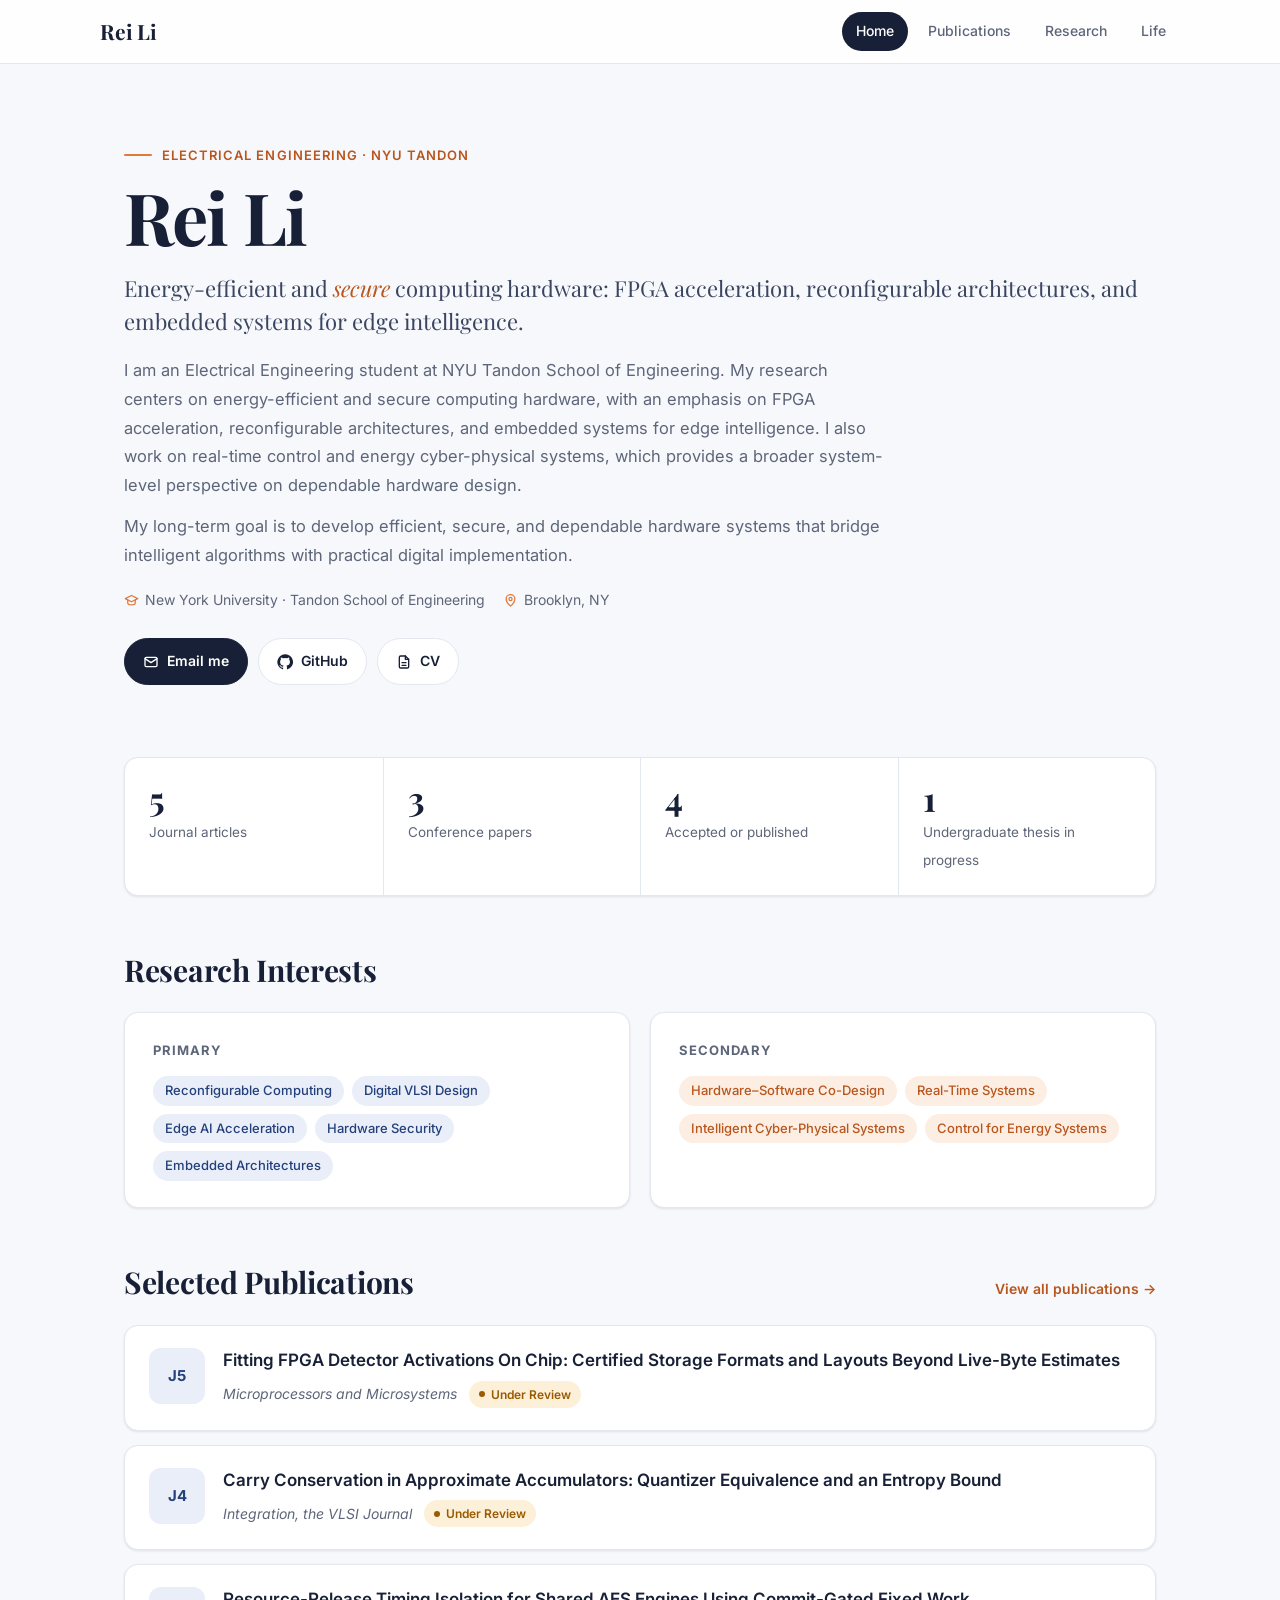
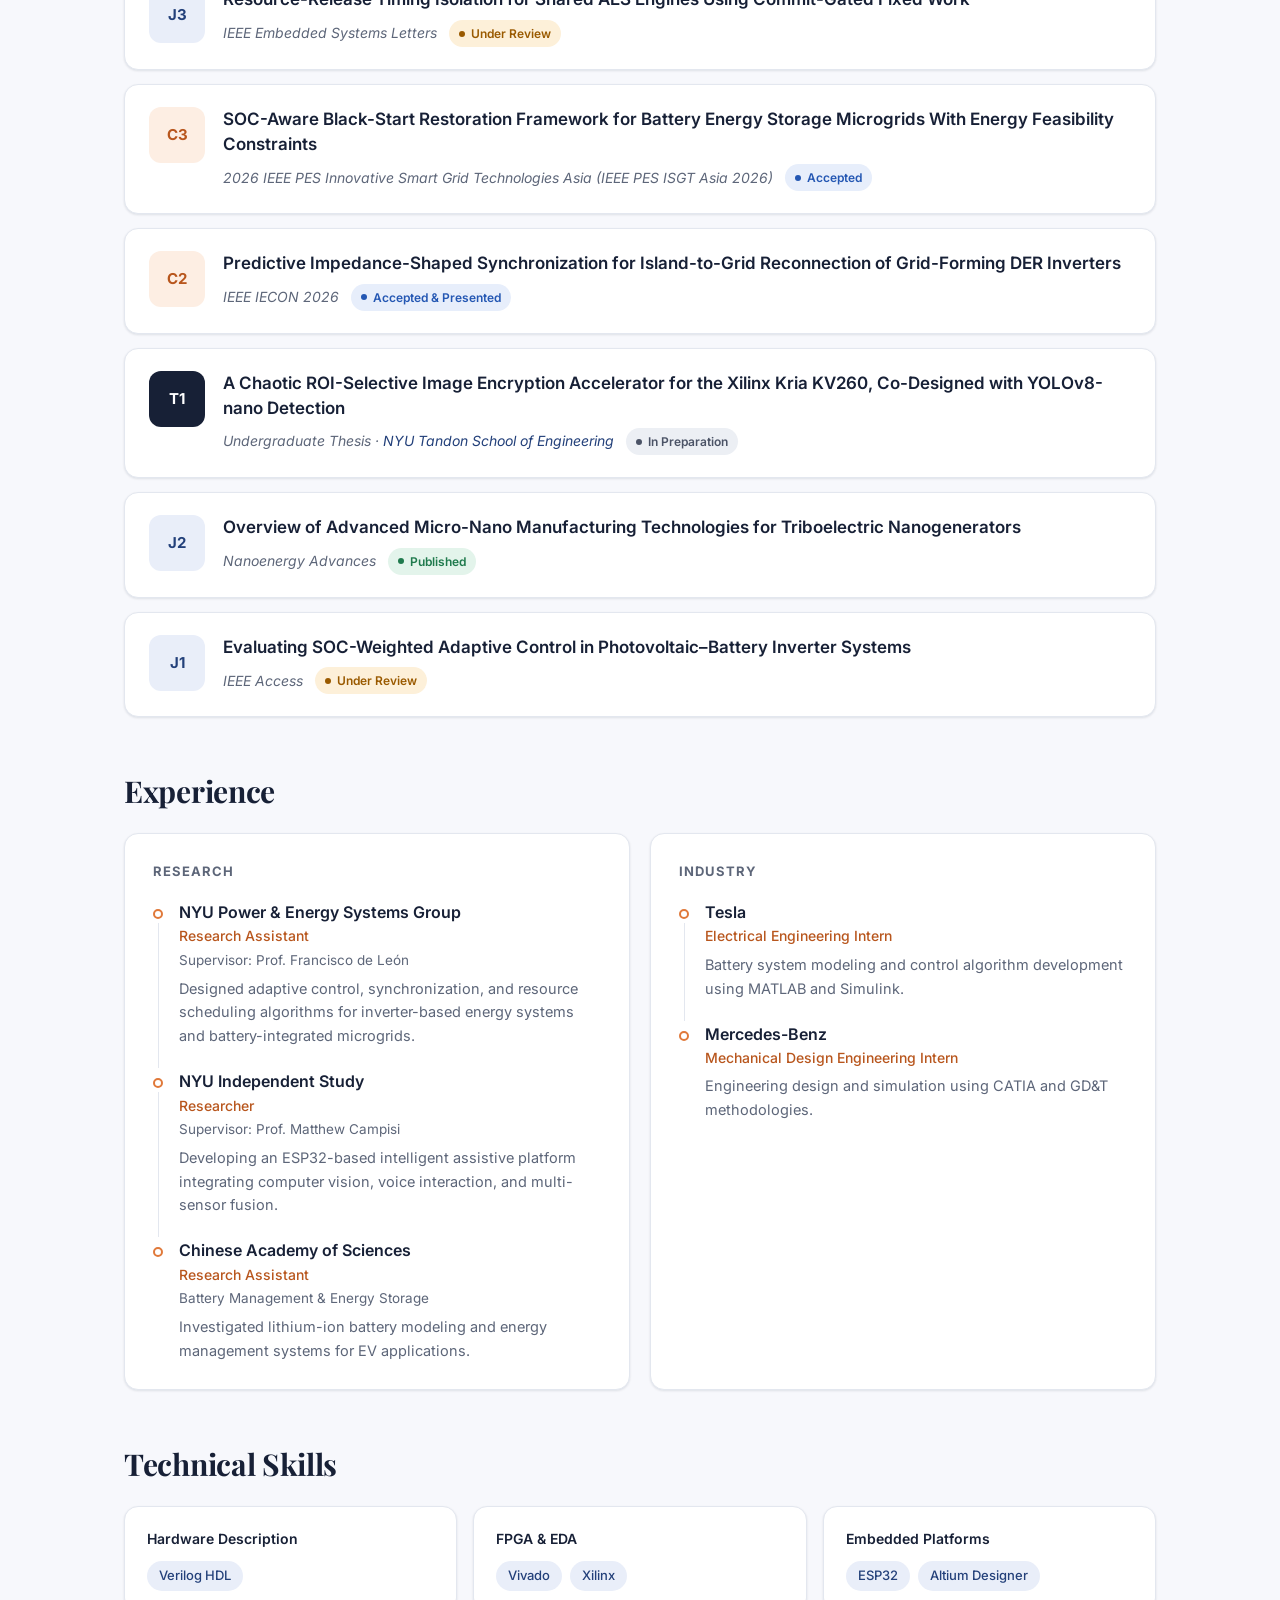
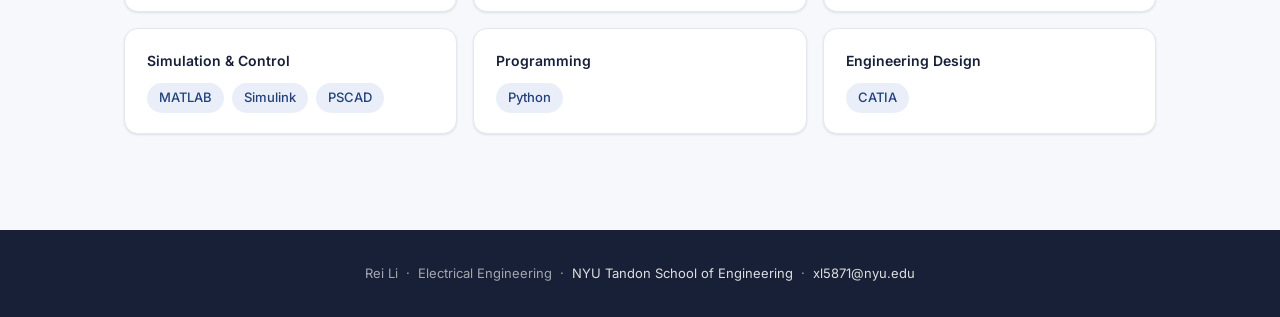
==== commit 82a80a15: "Remove portrait from home page Co-Authored-By: Claude Opus 5.5 <noreply@anthropic.com>" ====
--- a/index.html
+++ b/index.html
@@ -25,7 +25,7 @@
 <main>
   <div class="container">
 
-    <header class="hero">
+    <header class="hero hero-solo">
       <div>
         <span class="eyebrow">Electrical Engineering · NYU Tandon</span>
         <h1>Rei Li</h1>
@@ -51,9 +51,6 @@
           <a class="btn" href="#" target="_blank" rel="noopener"><svg viewBox="0 0 24 24" fill="none" stroke="currentColor" stroke-width="2" stroke-linecap="round" stroke-linejoin="round" aria-hidden="true"><path d="M14 3H7a2 2 0 0 0-2 2v14a2 2 0 0 0 2 2h10a2 2 0 0 0 2-2V8z"/><path d="M14 3v5h5M9 13h6M9 17h6"/></svg>CV</a>
         </div>
       </div>
-      <div class="portrait">
-        <img src="photo/web/rei.webp" alt="Portrait of Rei Li" width="600" height="800" />
-      </div>
     </header>
 
     <div class="card stats">
--- a/style.css
+++ b/style.css
@@ -374,6 +374,9 @@
   box-shadow: var(--shadow-md);
 }
 
+.site .hero-solo { grid-template-columns: minmax(0, 1fr); }
+.site .hero-solo .hero-bio { max-width: 760px; }
+
 /* stats strip */
 .site .stats {
   display: grid;
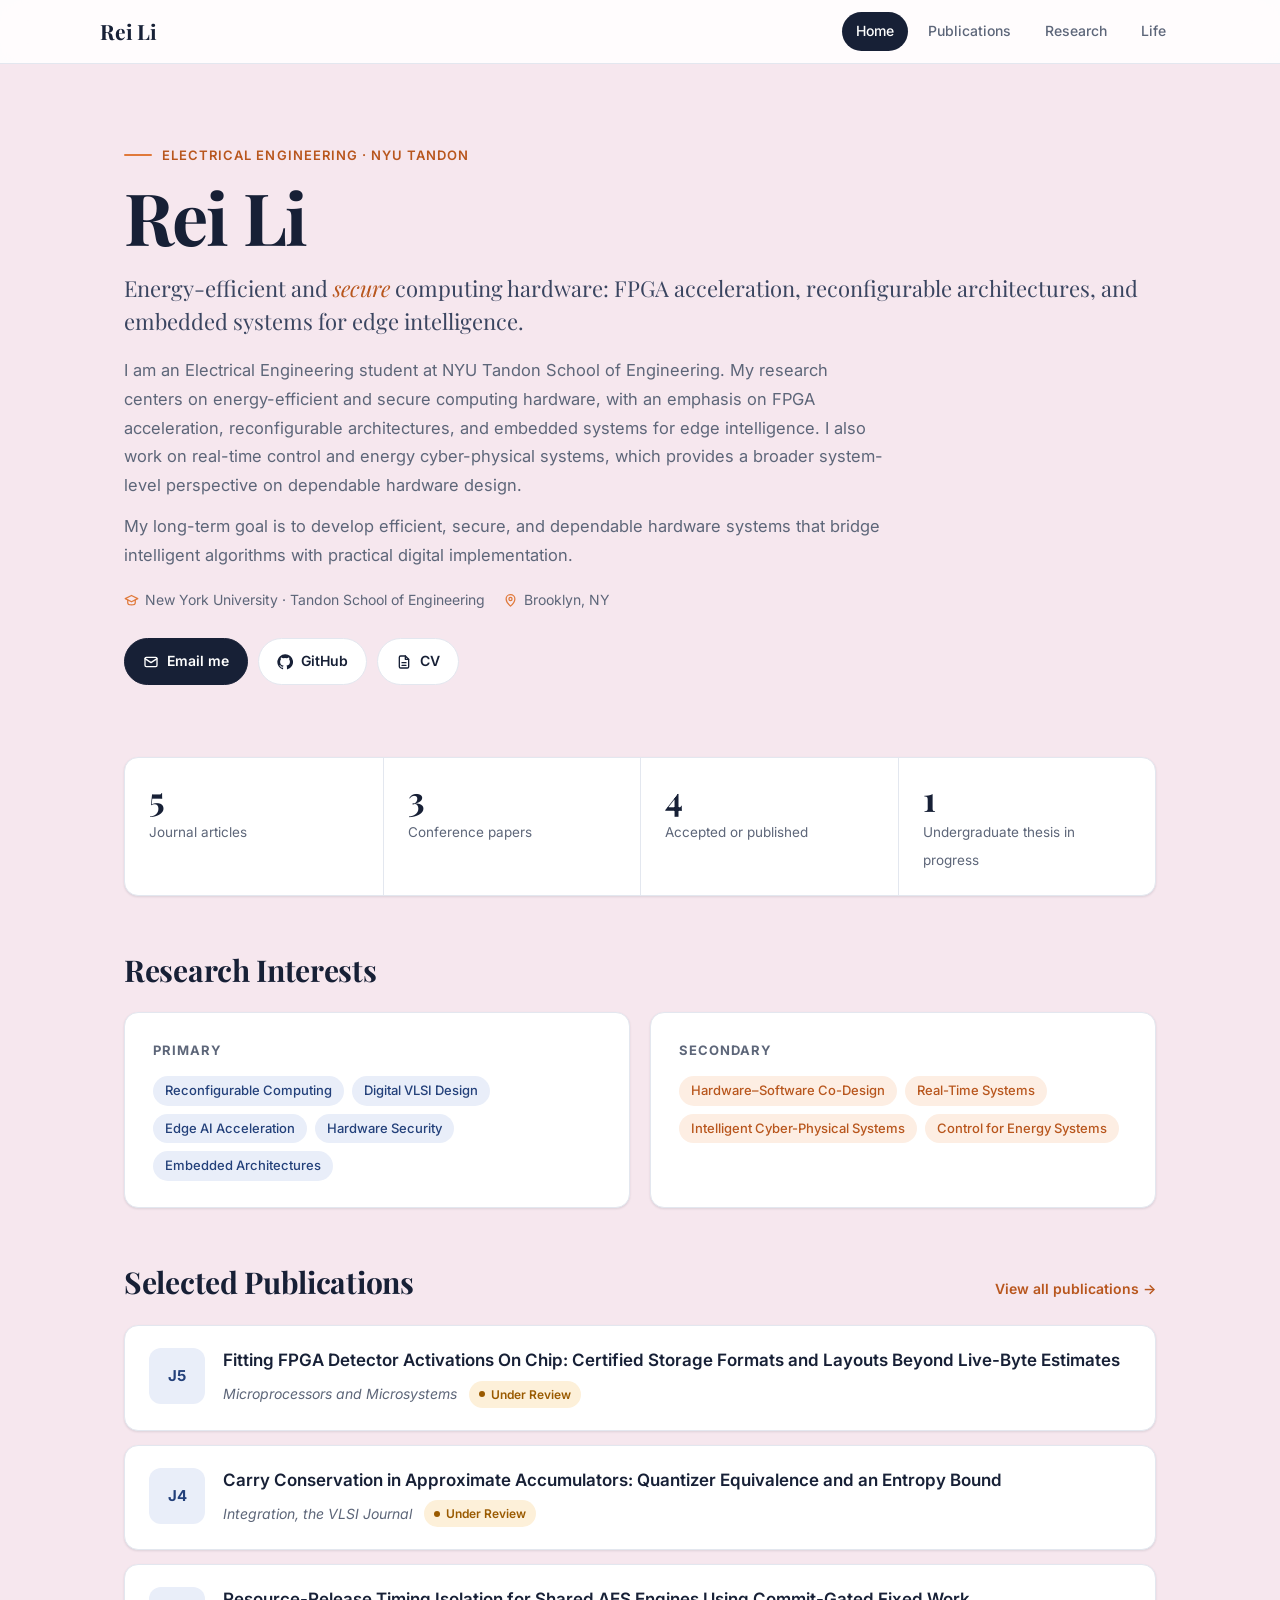
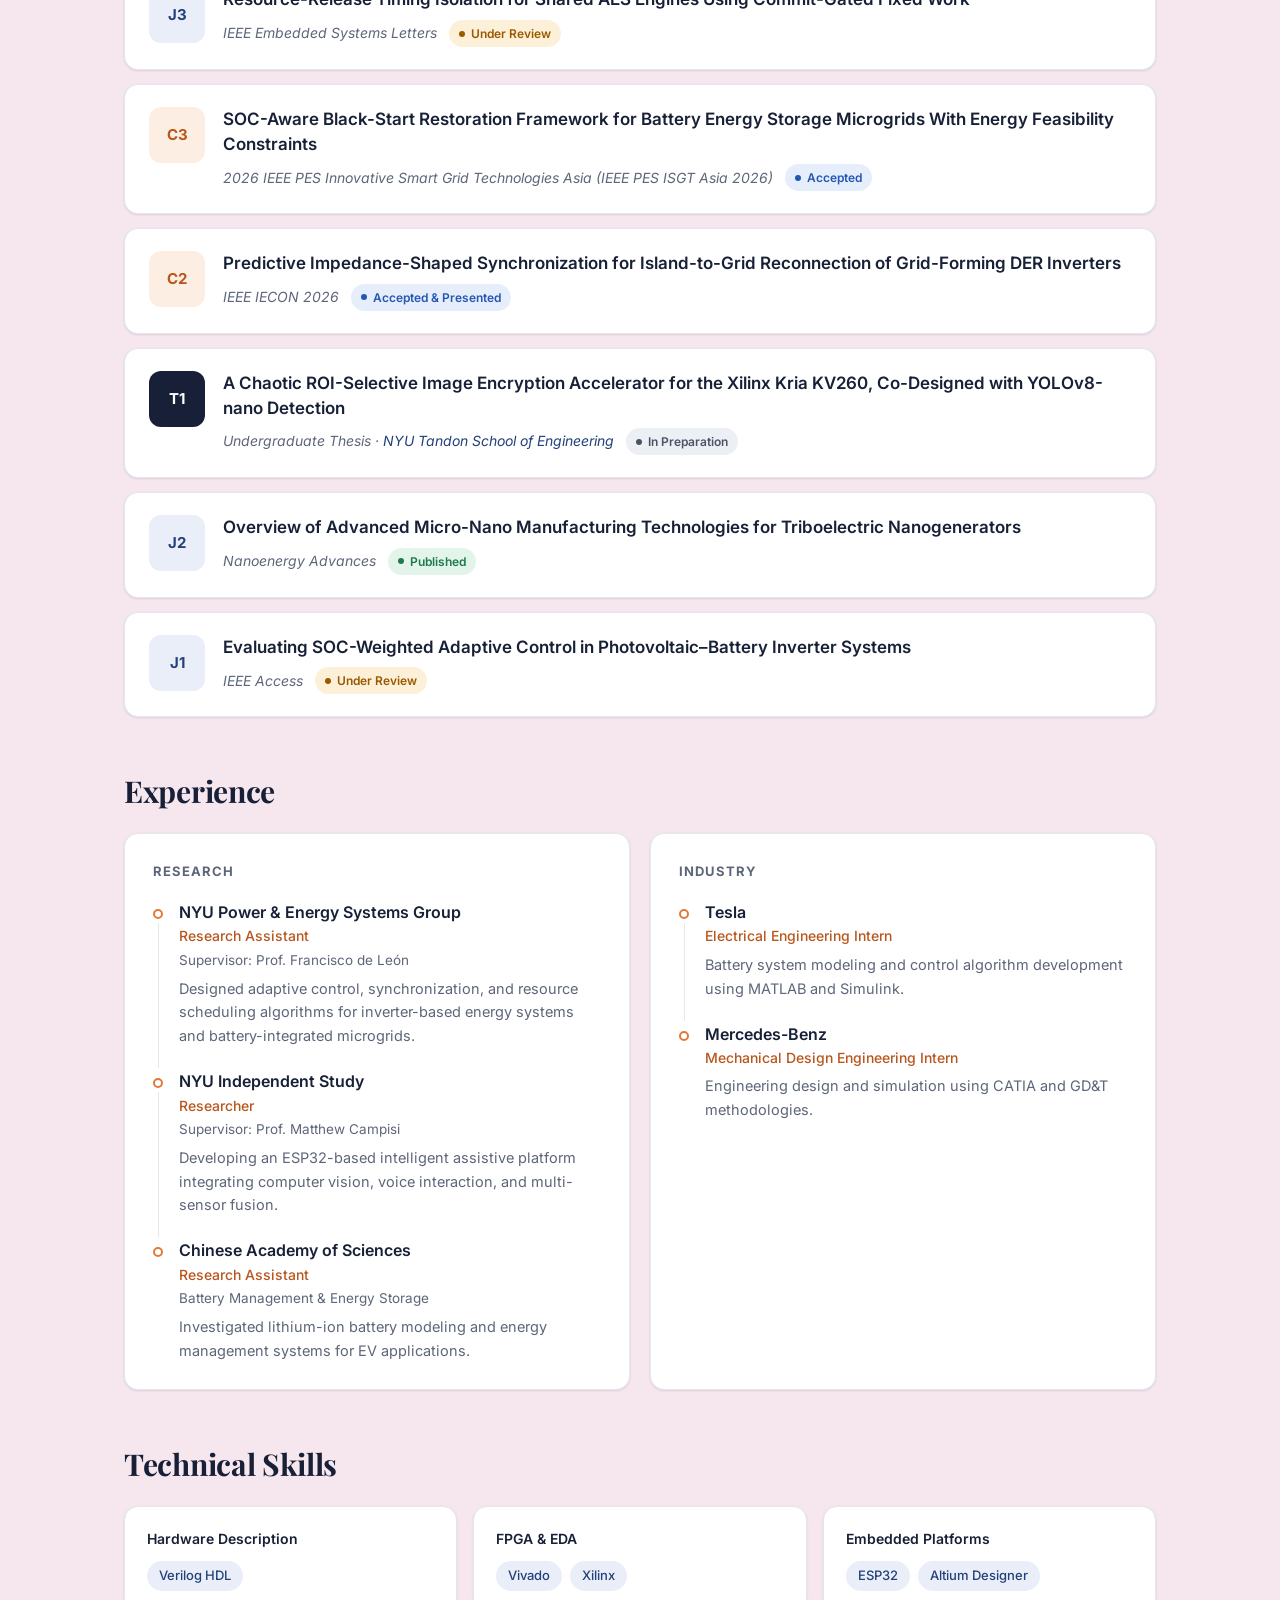
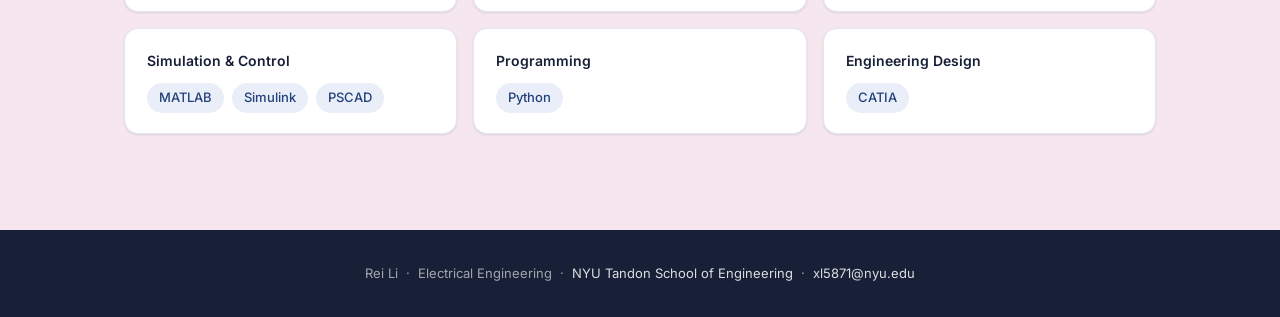
==== commit 885642f3: "Restore per-page background colors Co-Authored-By: Claude Opus 5.5 <noreply@anthropic.com>" ====
--- a/index.html
+++ b/index.html
@@ -10,7 +10,7 @@
   <link href="https://fonts.googleapis.com/css2?family=Playfair+Display:ital,wght@0,600;0,700;1,600&family=Inter:wght@400;500;600;700&display=swap" rel="stylesheet" />
   <link rel="stylesheet" href="style.css" />
 </head>
-<body class="site">
+<body class="site page-home">
 
 <nav>
   <a class="nav-brand" href="index.html" style="text-decoration:none">Rei Li</a>
--- a/style.css
+++ b/style.css
@@ -176,6 +176,11 @@
 
 body.site main a { color: var(--navy); }
 
+/* per-page background tints (from each page's original theme) */
+body.page-home     { --bg: #f6e7ee; }  /* lavender blush */
+body.page-pubs     { --bg: #f4eedf; }  /* warm cream */
+body.page-research { --bg: #e9f4f1; }  /* seafoam tint */
+
 .site .container {
   max-width: 1080px;
   margin: 0 auto;
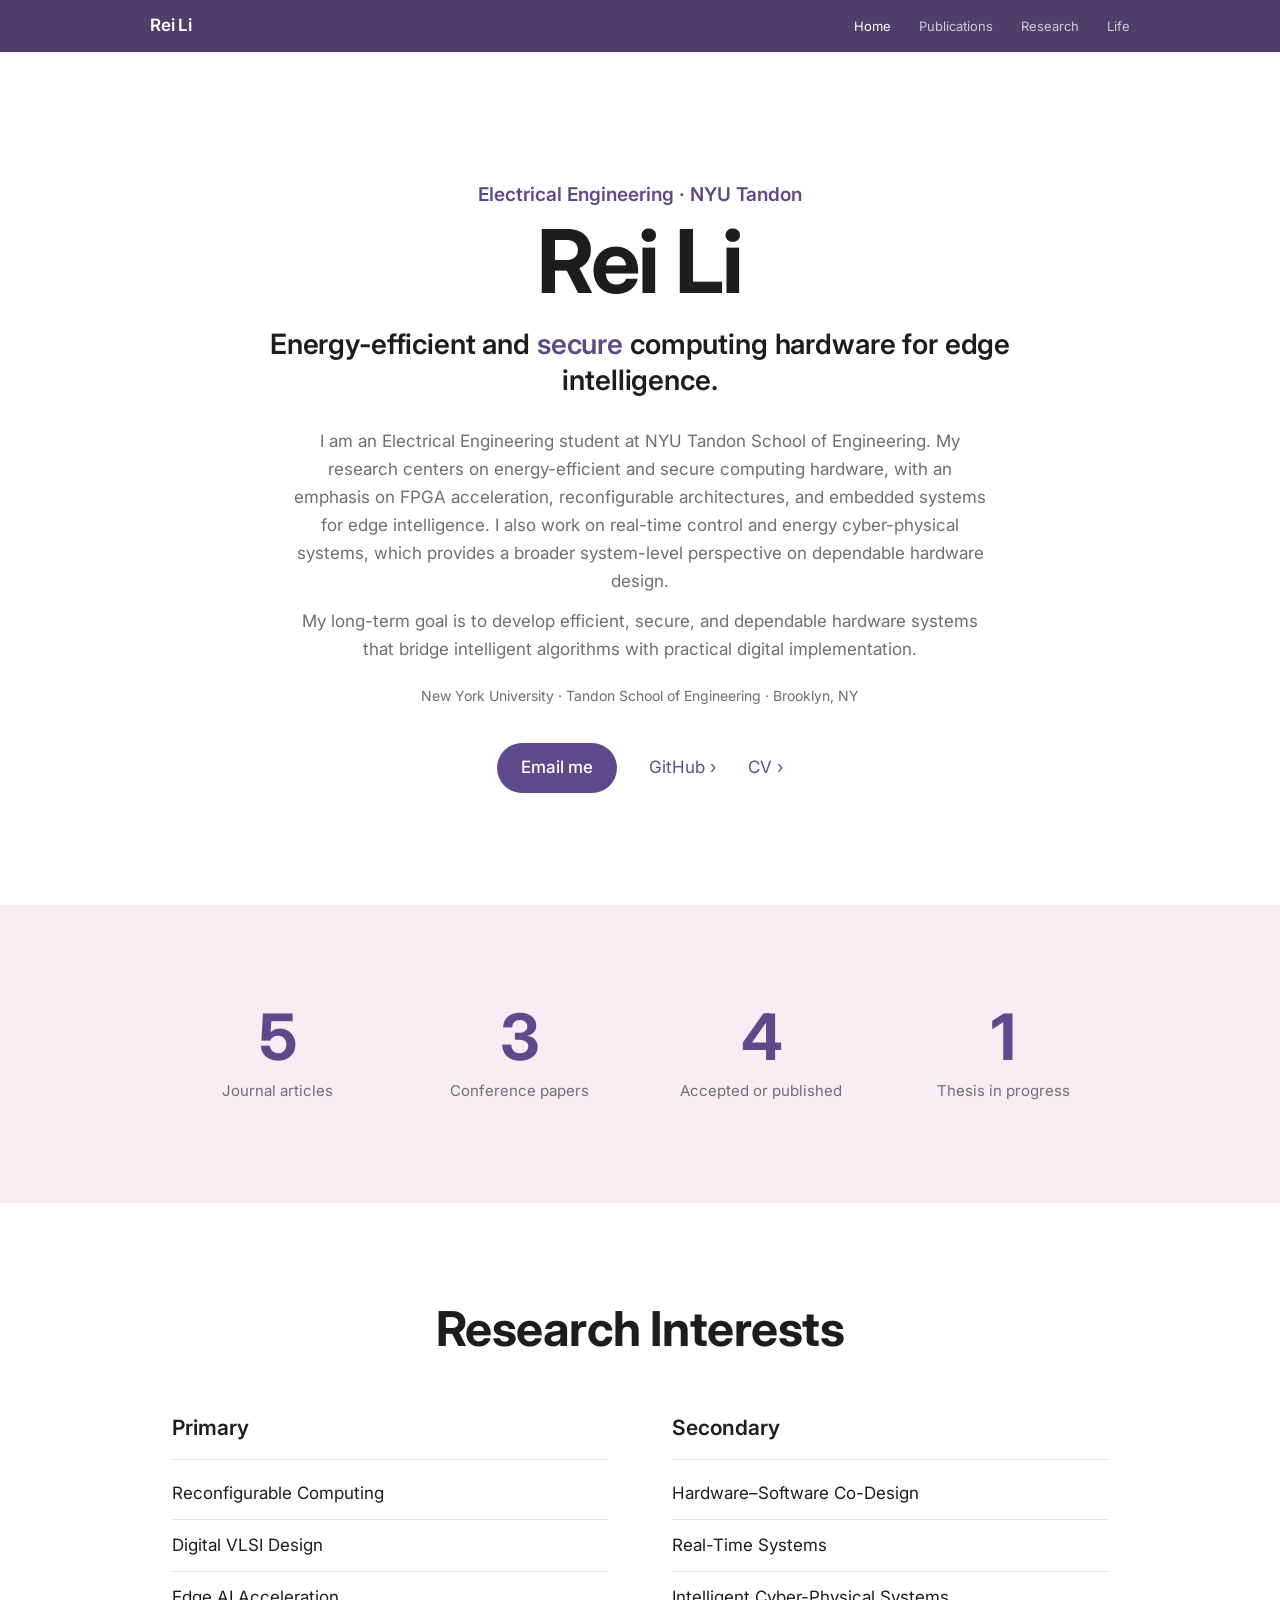
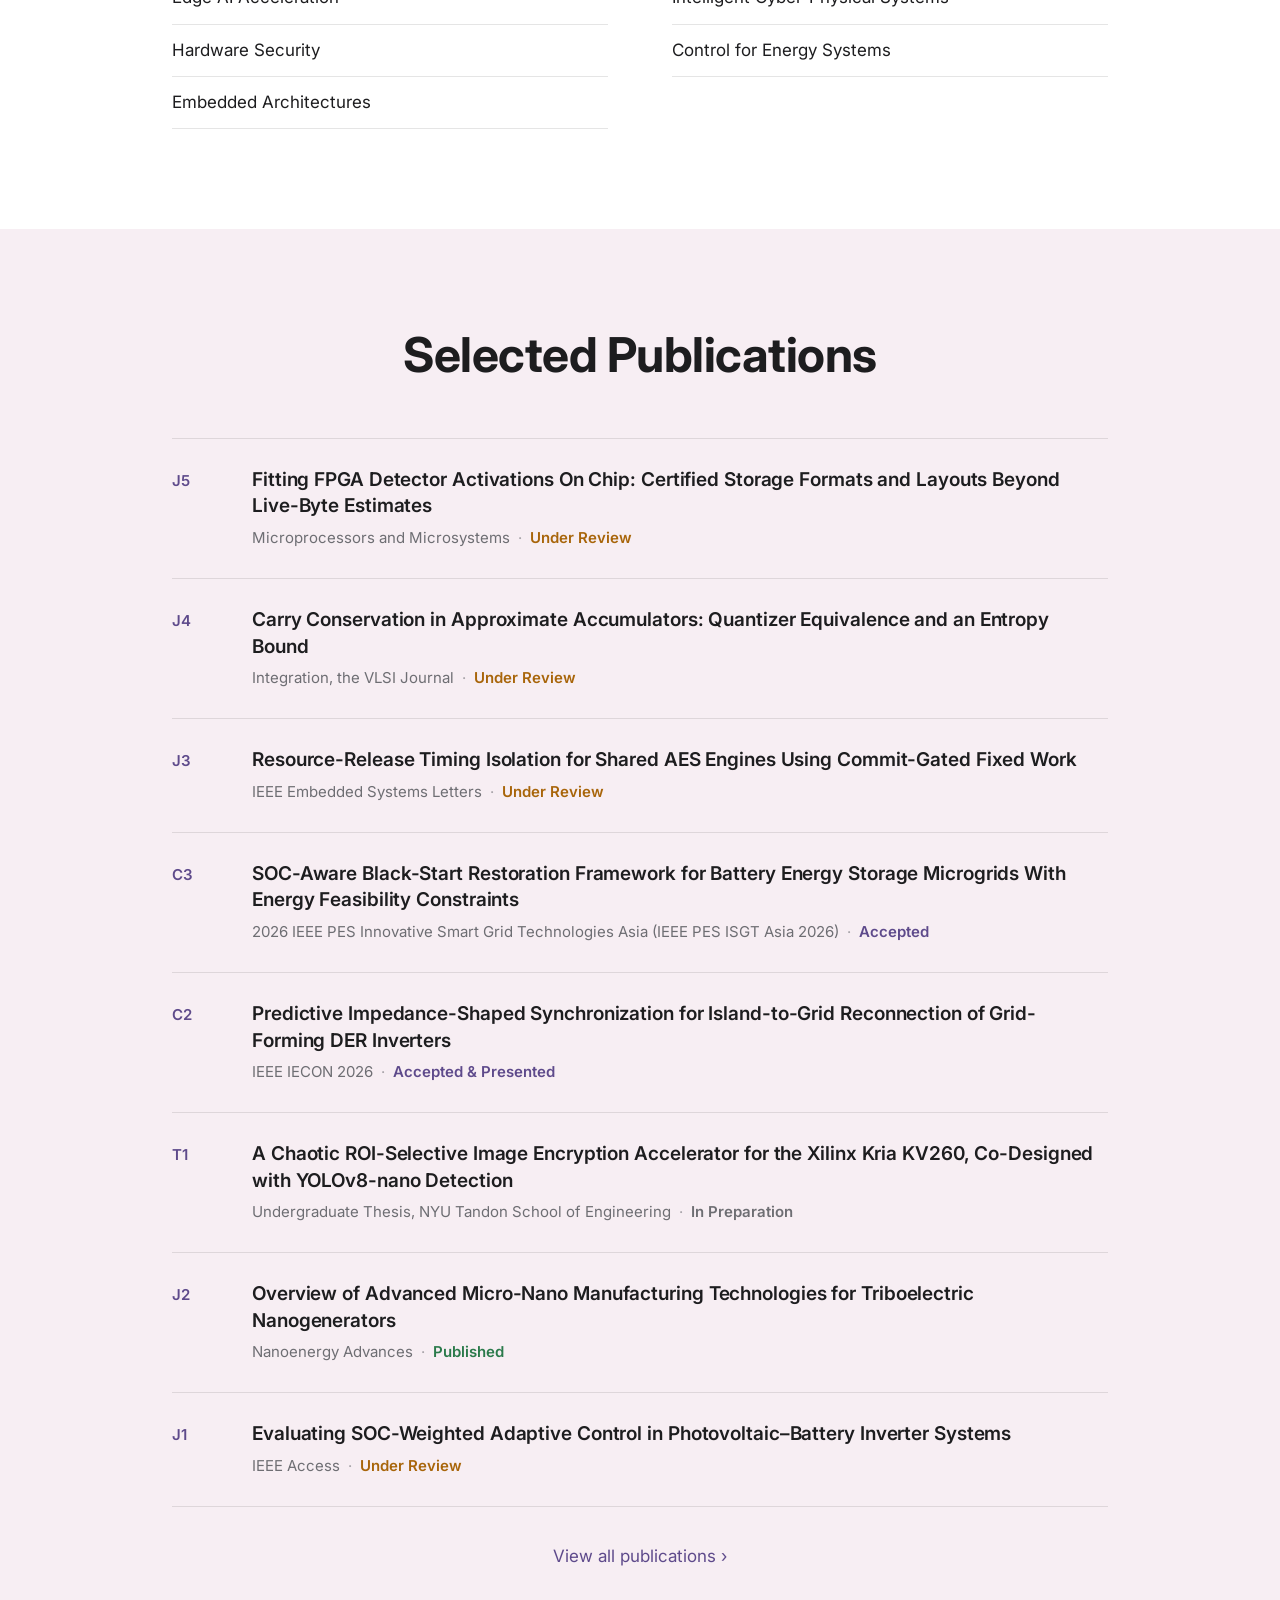
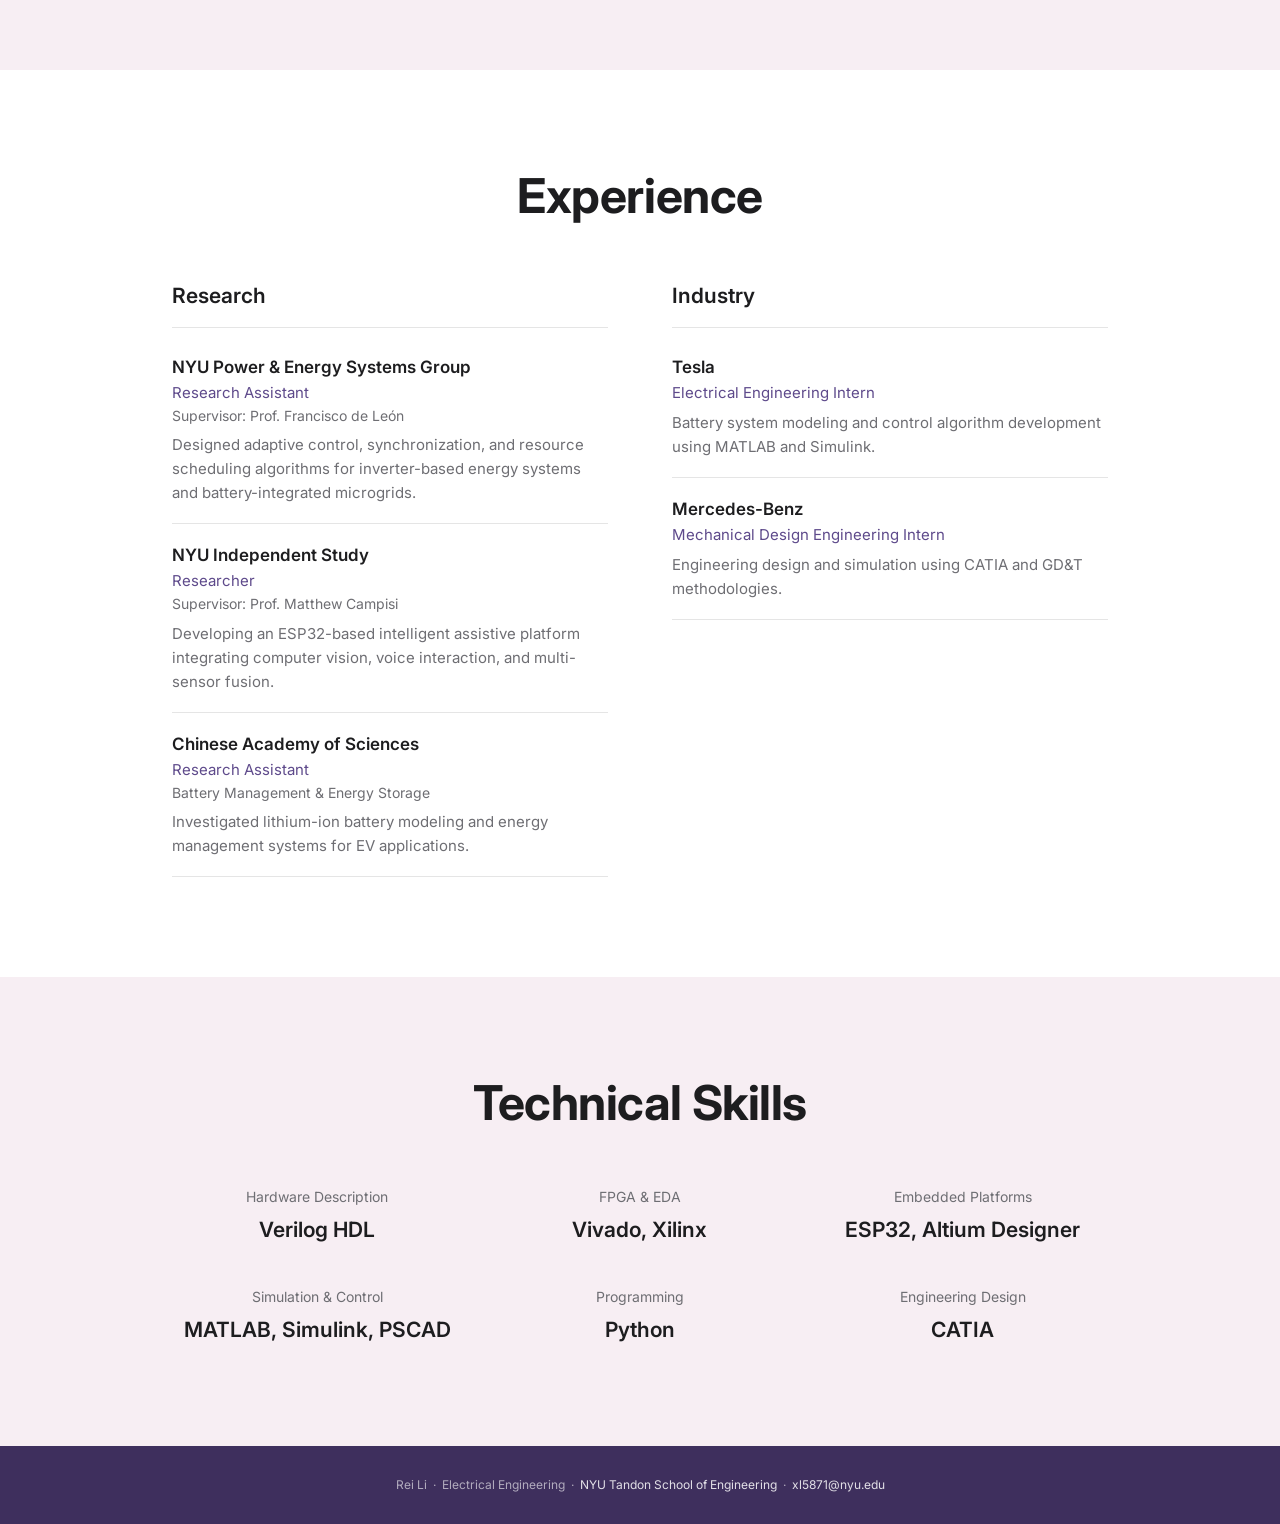
==== commit 19b578d0: "Minimal redesign with per-page themes; black and gold Life page Co-Authored-By: Claude Opus 5.5 <nor" ====
--- a/index.html
+++ b/index.html
@@ -7,13 +7,13 @@
   <meta name="description" content="Rei Li — Electrical Engineering at NYU Tandon. Energy-efficient and secure computing hardware, FPGA acceleration, and embedded systems." />
   <link rel="preconnect" href="https://fonts.googleapis.com" />
   <link rel="preconnect" href="https://fonts.gstatic.com" crossorigin />
-  <link href="https://fonts.googleapis.com/css2?family=Playfair+Display:ital,wght@0,600;0,700;1,600&family=Inter:wght@400;500;600;700&display=swap" rel="stylesheet" />
+  <link href="https://fonts.googleapis.com/css2?family=Inter:wght@400;500;600;700&display=swap" rel="stylesheet" />
   <link rel="stylesheet" href="style.css" />
 </head>
 <body class="site page-home">
 
 <nav>
-  <a class="nav-brand" href="index.html" style="text-decoration:none">Rei Li</a>
+  <a class="nav-brand" href="index.html">Rei Li</a>
   <ul class="nav-links">
     <li><a href="index.html" class="active" aria-current="page">Home</a></li>
     <li><a href="publications.html">Publications</a></li>
@@ -23,179 +23,178 @@
 </nav>
 
 <main>
-  <div class="container">
-
-    <header class="hero hero-solo">
-      <div>
-        <span class="eyebrow">Electrical Engineering · NYU Tandon</span>
-        <h1>Rei Li</h1>
-        <p class="lead">Energy-efficient and <em>secure</em> computing hardware: FPGA acceleration, reconfigurable architectures, and embedded systems for edge intelligence.</p>
-        <p class="hero-bio">
-          I am an Electrical Engineering student at NYU Tandon School of Engineering.
-          My research centers on energy-efficient and secure computing hardware, with an emphasis on
-          FPGA acceleration, reconfigurable architectures, and embedded systems for edge intelligence.
-          I also work on real-time control and energy cyber-physical systems, which provides a broader
-          system-level perspective on dependable hardware design.
-        </p>
-        <p class="hero-bio">
-          My long-term goal is to develop efficient, secure, and dependable hardware systems that
-          bridge intelligent algorithms with practical digital implementation.
-        </p>
-        <div class="hero-place">
-          <span><svg viewBox="0 0 24 24" fill="none" stroke="currentColor" stroke-width="2" stroke-linecap="round" stroke-linejoin="round" aria-hidden="true"><path d="m2 9 10-5 10 5-10 5z"/><path d="M6 11v5c0 1.5 2.7 3 6 3s6-1.5 6-3v-5"/></svg><a href="https://engineering.nyu.edu/" target="_blank" rel="noopener" style="color:inherit">New York University · Tandon School of Engineering</a></span>
-          <span><svg viewBox="0 0 24 24" fill="none" stroke="currentColor" stroke-width="2" stroke-linecap="round" stroke-linejoin="round" aria-hidden="true"><path d="M12 21s-7-6.2-7-11.5A7 7 0 0 1 19 9.5C19 14.8 12 21 12 21z"/><circle cx="12" cy="9.5" r="2.5"/></svg>Brooklyn, NY</span>
-        </div>
-        <div class="hero-actions">
-          <a class="btn btn-primary" href="mailto:xl5871@nyu.edu"><svg viewBox="0 0 24 24" fill="none" stroke="currentColor" stroke-width="2" stroke-linecap="round" stroke-linejoin="round" aria-hidden="true"><rect x="3" y="5" width="18" height="14" rx="2"/><path d="m3 7 9 6 9-6"/></svg>Email me</a>
-          <a class="btn" href="https://github.com/Reili22" target="_blank" rel="noopener"><svg viewBox="0 0 24 24" fill="currentColor" aria-hidden="true"><path d="M12 .5a11.5 11.5 0 0 0-3.64 22.41c.58.1.79-.25.79-.56v-2c-3.2.7-3.88-1.37-3.88-1.37-.52-1.33-1.28-1.69-1.28-1.69-1.05-.72.08-.7.08-.7 1.16.08 1.77 1.19 1.77 1.19 1.03 1.77 2.7 1.26 3.36.96.1-.75.4-1.26.73-1.55-2.55-.29-5.24-1.28-5.24-5.69 0-1.26.45-2.29 1.19-3.1-.12-.29-.52-1.46.11-3.05 0 0 .97-.31 3.17 1.18a11 11 0 0 1 5.77 0c2.2-1.49 3.17-1.18 3.17-1.18.63 1.59.23 2.76.11 3.05.74.81 1.19 1.84 1.19 3.1 0 4.42-2.7 5.39-5.26 5.68.41.36.78 1.06.78 2.14v3.17c0 .31.21.67.8.56A11.5 11.5 0 0 0 12 .5Z"/></svg>GitHub</a>
-          <a class="btn" href="#" target="_blank" rel="noopener"><svg viewBox="0 0 24 24" fill="none" stroke="currentColor" stroke-width="2" stroke-linecap="round" stroke-linejoin="round" aria-hidden="true"><path d="M14 3H7a2 2 0 0 0-2 2v14a2 2 0 0 0 2 2h10a2 2 0 0 0 2-2V8z"/><path d="M14 3v5h5M9 13h6M9 17h6"/></svg>CV</a>
-        </div>
-      </div>
-    </header>
-
-    <div class="card stats">
-      <div class="stat"><b>5</b><span>Journal articles</span></div>
-      <div class="stat"><b>3</b><span>Conference papers</span></div>
-      <div class="stat"><b>4</b><span>Accepted or published</span></div>
-      <div class="stat"><b>1</b><span>Undergraduate thesis in progress</span></div>
-    </div>
-
-    <section class="block">
-      <div class="block-head"><h2>Research Interests</h2></div>
-      <div class="interest-grid">
-        <div class="card interest-card">
+
+  <section class="band hero">
+    <div class="wrap">
+      <span class="kicker">Electrical Engineering · NYU Tandon</span>
+      <h1>Rei Li</h1>
+      <p class="sub">Energy-efficient and <span>secure</span> computing hardware for edge intelligence.</p>
+      <p class="body">
+        I am an Electrical Engineering student at NYU Tandon School of Engineering.
+        My research centers on energy-efficient and secure computing hardware, with an emphasis on
+        FPGA acceleration, reconfigurable architectures, and embedded systems for edge intelligence.
+        I also work on real-time control and energy cyber-physical systems, which provides a broader
+        system-level perspective on dependable hardware design.
+      </p>
+      <p class="body">
+        My long-term goal is to develop efficient, secure, and dependable hardware systems that
+        bridge intelligent algorithms with practical digital implementation.
+      </p>
+      <p class="place"><a href="https://engineering.nyu.edu/" target="_blank" rel="noopener" style="color:inherit">New York University · Tandon School of Engineering</a> · Brooklyn, NY</p>
+      <div class="actions">
+        <a class="btn" href="mailto:xl5871@nyu.edu">Email me</a>
+        <a class="more" href="https://github.com/Reili22" target="_blank" rel="noopener">GitHub</a>
+        <a class="more" href="#" target="_blank" rel="noopener">CV</a>
+      </div>
+    </div>
+  </section>
+
+  <section class="band tint">
+    <div class="wrap numbers">
+      <div><b>5</b><span>Journal articles</span></div>
+      <div><b>3</b><span>Conference papers</span></div>
+      <div><b>4</b><span>Accepted or published</span></div>
+      <div><b>1</b><span>Thesis in progress</span></div>
+    </div>
+  </section>
+
+  <section class="band">
+    <div class="wrap">
+      <h2 class="title">Research Interests</h2>
+      <div class="cols">
+        <div>
           <h3>Primary</h3>
-          <div class="chips"><span class="chip">Reconfigurable Computing</span><span class="chip">Digital VLSI Design</span><span class="chip">Edge AI Acceleration</span><span class="chip">Hardware Security</span><span class="chip">Embedded Architectures</span></div>
-        </div>
-        <div class="card interest-card">
+          <ul class="plain"><li>Reconfigurable Computing</li><li>Digital VLSI Design</li><li>Edge AI Acceleration</li><li>Hardware Security</li><li>Embedded Architectures</li></ul>
+        </div>
+        <div>
           <h3>Secondary</h3>
-          <div class="chips"><span class="chip chip-orange">Hardware–Software Co-Design</span><span class="chip chip-orange">Real-Time Systems</span><span class="chip chip-orange">Intelligent Cyber-Physical Systems</span><span class="chip chip-orange">Control for Energy Systems</span></div>
-        </div>
-      </div>
-    </section>
-
-    <section class="block">
-      <div class="block-head">
-        <h2>Selected Publications</h2>
-        <a class="more" href="publications.html">View all publications →</a>
-      </div>
-      <div class="pub-list">
-      <article class="card pub-card" data-type="journal">
-        <span class="pub-id">J5</span>
-        <div>
-          <h3>Fitting FPGA Detector Activations On Chip: Certified Storage Formats and Layouts Beyond Live-Byte Estimates</h3>
-          <div class="pub-meta"><span class="pub-venue">Microprocessors and Microsystems</span><span class="status status-review">Under Review</span></div>
-        </div>
-      </article>
-      <article class="card pub-card" data-type="journal">
-        <span class="pub-id">J4</span>
-        <div>
-          <h3>Carry Conservation in Approximate Accumulators: Quantizer Equivalence and an Entropy Bound</h3>
-          <div class="pub-meta"><span class="pub-venue">Integration, the VLSI Journal</span><span class="status status-review">Under Review</span></div>
-        </div>
-      </article>
-      <article class="card pub-card" data-type="journal">
-        <span class="pub-id">J3</span>
-        <div>
-          <h3>Resource-Release Timing Isolation for Shared AES Engines Using Commit-Gated Fixed Work</h3>
-          <div class="pub-meta"><span class="pub-venue">IEEE Embedded Systems Letters</span><span class="status status-review">Under Review</span></div>
-        </div>
-      </article>
-      <article class="card pub-card" data-type="conference">
-        <span class="pub-id">C3</span>
-        <div>
-          <h3>SOC-Aware Black-Start Restoration Framework for Battery Energy Storage Microgrids With Energy Feasibility Constraints</h3>
-          <div class="pub-meta"><span class="pub-venue">2026 IEEE PES Innovative Smart Grid Technologies Asia (IEEE PES ISGT Asia 2026)</span><span class="status status-accepted">Accepted</span></div>
-        </div>
-      </article>
-      <article class="card pub-card" data-type="conference">
-        <span class="pub-id">C2</span>
-        <div>
-          <h3>Predictive Impedance-Shaped Synchronization for Island-to-Grid Reconnection of Grid-Forming DER Inverters</h3>
-          <div class="pub-meta"><span class="pub-venue">IEEE IECON 2026</span><span class="status status-accepted">Accepted &amp; Presented</span></div>
-        </div>
-      </article>
-      <article class="card pub-card" data-type="thesis">
-        <span class="pub-id">T1</span>
-        <div>
-          <h3>A Chaotic ROI-Selective Image Encryption Accelerator for the Xilinx Kria KV260, Co-Designed with YOLOv8-nano Detection</h3>
-          <div class="pub-meta"><span class="pub-venue">Undergraduate Thesis · <a href="https://engineering.nyu.edu/" target="_blank" rel="noopener">NYU Tandon School of Engineering</a></span><span class="status status-prep">In Preparation</span></div>
-        </div>
-      </article>
-      <article class="card pub-card" data-type="journal">
-        <span class="pub-id">J2</span>
-        <div>
-          <h3>Overview of Advanced Micro-Nano Manufacturing Technologies for Triboelectric Nanogenerators</h3>
-          <div class="pub-meta"><span class="pub-venue">Nanoenergy Advances</span><span class="status status-published">Published</span></div>
-        </div>
-      </article>
-      <article class="card pub-card" data-type="journal">
-        <span class="pub-id">J1</span>
-        <div>
-          <h3>Evaluating SOC-Weighted Adaptive Control in Photovoltaic–Battery Inverter Systems</h3>
-          <div class="pub-meta"><span class="pub-venue">IEEE Access</span><span class="status status-review">Under Review</span></div>
-        </div>
-      </article>
-      </div>
-    </section>
-
-    <section class="block">
-      <div class="block-head"><h2>Experience</h2></div>
-      <div class="exp-grid">
-        <div class="card exp-col">
+          <ul class="plain"><li>Hardware–Software Co-Design</li><li>Real-Time Systems</li><li>Intelligent Cyber-Physical Systems</li><li>Control for Energy Systems</li></ul>
+        </div>
+      </div>
+    </div>
+  </section>
+
+  <section class="band tint">
+    <div class="wrap">
+      <h2 class="title">Selected Publications</h2>
+      <div class="pubs">
+          <article class="pub">
+            <span class="pub-id">J5</span>
+            <div>
+              <h3>Fitting FPGA Detector Activations On Chip: Certified Storage Formats and Layouts Beyond Live-Byte Estimates</h3>
+              <p class="pub-meta">Microprocessors and Microsystems<span class="sep">·</span><span class="st st-review">Under Review</span></p>
+            </div>
+          </article>
+          <article class="pub">
+            <span class="pub-id">J4</span>
+            <div>
+              <h3>Carry Conservation in Approximate Accumulators: Quantizer Equivalence and an Entropy Bound</h3>
+              <p class="pub-meta">Integration, the VLSI Journal<span class="sep">·</span><span class="st st-review">Under Review</span></p>
+            </div>
+          </article>
+          <article class="pub">
+            <span class="pub-id">J3</span>
+            <div>
+              <h3>Resource-Release Timing Isolation for Shared AES Engines Using Commit-Gated Fixed Work</h3>
+              <p class="pub-meta">IEEE Embedded Systems Letters<span class="sep">·</span><span class="st st-review">Under Review</span></p>
+            </div>
+          </article>
+          <article class="pub">
+            <span class="pub-id">C3</span>
+            <div>
+              <h3>SOC-Aware Black-Start Restoration Framework for Battery Energy Storage Microgrids With Energy Feasibility Constraints</h3>
+              <p class="pub-meta">2026 IEEE PES Innovative Smart Grid Technologies Asia (IEEE PES ISGT Asia 2026)<span class="sep">·</span><span class="st st-accepted">Accepted</span></p>
+            </div>
+          </article>
+          <article class="pub">
+            <span class="pub-id">C2</span>
+            <div>
+              <h3>Predictive Impedance-Shaped Synchronization for Island-to-Grid Reconnection of Grid-Forming DER Inverters</h3>
+              <p class="pub-meta">IEEE IECON 2026<span class="sep">·</span><span class="st st-accepted">Accepted &amp; Presented</span></p>
+            </div>
+          </article>
+          <article class="pub">
+            <span class="pub-id">T1</span>
+            <div>
+              <h3>A Chaotic ROI-Selective Image Encryption Accelerator for the Xilinx Kria KV260, Co-Designed with YOLOv8-nano Detection</h3>
+              <p class="pub-meta">Undergraduate Thesis, NYU Tandon School of Engineering<span class="sep">·</span><span class="st st-prep">In Preparation</span></p>
+            </div>
+          </article>
+          <article class="pub">
+            <span class="pub-id">J2</span>
+            <div>
+              <h3>Overview of Advanced Micro-Nano Manufacturing Technologies for Triboelectric Nanogenerators</h3>
+              <p class="pub-meta">Nanoenergy Advances<span class="sep">·</span><span class="st st-published">Published</span></p>
+            </div>
+          </article>
+          <article class="pub">
+            <span class="pub-id">J1</span>
+            <div>
+              <h3>Evaluating SOC-Weighted Adaptive Control in Photovoltaic–Battery Inverter Systems</h3>
+              <p class="pub-meta">IEEE Access<span class="sep">·</span><span class="st st-review">Under Review</span></p>
+            </div>
+          </article>
+      </div>
+      <p class="after-list"><a class="more" href="publications.html">View all publications</a></p>
+    </div>
+  </section>
+
+  <section class="band">
+    <div class="wrap">
+      <h2 class="title">Experience</h2>
+      <div class="cols">
+        <div>
           <h3>Research</h3>
-          <ul class="timeline">
-            <li>
-              <div class="tl-org">NYU Power &amp; Energy Systems Group</div>
-              <div class="tl-role">Research Assistant</div>
-              <div class="tl-meta">Supervisor: Prof. Francisco de León</div>
-              <p class="tl-body">Designed adaptive control, synchronization, and resource scheduling algorithms for inverter-based energy systems and battery-integrated microgrids.</p>
-            </li>
-            <li>
-              <div class="tl-org">NYU Independent Study</div>
-              <div class="tl-role">Researcher</div>
-              <div class="tl-meta">Supervisor: Prof. Matthew Campisi</div>
-              <p class="tl-body">Developing an ESP32-based intelligent assistive platform integrating computer vision, voice interaction, and multi-sensor fusion.</p>
-            </li>
-            <li>
-              <div class="tl-org">Chinese Academy of Sciences</div>
-              <div class="tl-role">Research Assistant</div>
-              <div class="tl-meta">Battery Management &amp; Energy Storage</div>
-              <p class="tl-body">Investigated lithium-ion battery modeling and energy management systems for EV applications.</p>
-            </li>
-          </ul>
-        </div>
-        <div class="card exp-col">
+          <div class="entry">
+            <div class="entry-org">NYU Power &amp; Energy Systems Group</div>
+            <div class="entry-role">Research Assistant</div>
+            <div class="entry-meta">Supervisor: Prof. Francisco de León</div>
+            <p>Designed adaptive control, synchronization, and resource scheduling algorithms for inverter-based energy systems and battery-integrated microgrids.</p>
+          </div>
+          <div class="entry">
+            <div class="entry-org">NYU Independent Study</div>
+            <div class="entry-role">Researcher</div>
+            <div class="entry-meta">Supervisor: Prof. Matthew Campisi</div>
+            <p>Developing an ESP32-based intelligent assistive platform integrating computer vision, voice interaction, and multi-sensor fusion.</p>
+          </div>
+          <div class="entry">
+            <div class="entry-org">Chinese Academy of Sciences</div>
+            <div class="entry-role">Research Assistant</div>
+            <div class="entry-meta">Battery Management &amp; Energy Storage</div>
+            <p>Investigated lithium-ion battery modeling and energy management systems for EV applications.</p>
+          </div>
+        </div>
+        <div>
           <h3>Industry</h3>
-          <ul class="timeline">
-            <li>
-              <div class="tl-org">Tesla</div>
-              <div class="tl-role">Electrical Engineering Intern</div>
-              <p class="tl-body">Battery system modeling and control algorithm development using MATLAB and Simulink.</p>
-            </li>
-            <li>
-              <div class="tl-org">Mercedes-Benz</div>
-              <div class="tl-role">Mechanical Design Engineering Intern</div>
-              <p class="tl-body">Engineering design and simulation using CATIA and GD&amp;T methodologies.</p>
-            </li>
-          </ul>
-        </div>
-      </div>
-    </section>
-
-    <section class="block">
-      <div class="block-head"><h2>Technical Skills</h2></div>
-      <div class="skills-grid">
-        <div class="card skill-card"><h3>Hardware Description</h3><div class="chips"><span class="chip">Verilog HDL</span></div></div>
-        <div class="card skill-card"><h3>FPGA &amp; EDA</h3><div class="chips"><span class="chip">Vivado</span><span class="chip">Xilinx</span></div></div>
-        <div class="card skill-card"><h3>Embedded Platforms</h3><div class="chips"><span class="chip">ESP32</span><span class="chip">Altium Designer</span></div></div>
-        <div class="card skill-card"><h3>Simulation &amp; Control</h3><div class="chips"><span class="chip">MATLAB</span><span class="chip">Simulink</span><span class="chip">PSCAD</span></div></div>
-        <div class="card skill-card"><h3>Programming</h3><div class="chips"><span class="chip">Python</span></div></div>
-        <div class="card skill-card"><h3>Engineering Design</h3><div class="chips"><span class="chip">CATIA</span></div></div>
-      </div>
-    </section>
-
-  </div>
+          <div class="entry">
+            <div class="entry-org">Tesla</div>
+            <div class="entry-role">Electrical Engineering Intern</div>
+            <p>Battery system modeling and control algorithm development using MATLAB and Simulink.</p>
+          </div>
+          <div class="entry">
+            <div class="entry-org">Mercedes-Benz</div>
+            <div class="entry-role">Mechanical Design Engineering Intern</div>
+            <p>Engineering design and simulation using CATIA and GD&amp;T methodologies.</p>
+          </div>
+        </div>
+      </div>
+    </div>
+  </section>
+
+  <section class="band tint">
+    <div class="wrap">
+      <h2 class="title">Technical Skills</h2>
+      <div class="skills">
+        <div><span>Hardware Description</span><b>Verilog HDL</b></div>
+        <div><span>FPGA &amp; EDA</span><b>Vivado, Xilinx</b></div>
+        <div><span>Embedded Platforms</span><b>ESP32, Altium Designer</b></div>
+        <div><span>Simulation &amp; Control</span><b>MATLAB, Simulink, PSCAD</b></div>
+        <div><span>Programming</span><b>Python</b></div>
+        <div><span>Engineering Design</span><b>CATIA</b></div>
+      </div>
+    </div>
+  </section>
+
 </main>
 
 <footer>
--- a/style.css
+++ b/style.css
@@ -1,53 +1,57 @@
 /* ==========================================================================
    Rei Li — site stylesheet
-   - Base + nav + footer are shared by every page (Life page included).
-   - Everything under `body.site` is the design for Home / Publications / Research.
+   Shared: base, nav, footer (every page, Life included).
+   body.site: minimal layout for Home / Publications / Research.
+   Each page keeps its own colour theme through the variables below.
    ========================================================================== */
 
 :root {
-  /* legacy variables (the Life page overrides these in its own <style>) */
-  --dark:    #172036;
-  --primary: #23407a;
-  --accent:  #e0793a;
-  --light:   #f3f5fa;
-  --warm:    #e0793a;
-  --text:    #172036;
-  --muted:   #5d6679;
-
-  /* site palette */
-  --ink:          #172036;
-  --ink-soft:     #3a4560;
-  --subtle:       #5d6679;
-  --line:         #e3e7ef;
-  --bg:           #f7f8fc;
-  --surface:      #ffffff;
-  --navy:         #23407a;
-  --navy-soft:    #e9eef9;
-  --orange:       #e0793a;
-  --orange-deep:  #b8561d;
-  --orange-soft:  #fdeee3;
-
-  --radius:    14px;
-  --shadow-sm: 0 1px 2px rgba(23, 32, 54, 0.05), 0 1px 3px rgba(23, 32, 54, 0.06);
-  --shadow-md: 0 6px 20px rgba(23, 32, 54, 0.08);
+  --dark:    #1d1d1f;   /* nav + footer        */
+  --primary: #1d1d1f;
+  --accent:  #d2d2d7;
+  --light:   #f5f5f7;
+  --warm:    #86868b;
+  --text:    #1d1d1f;
+  --muted:   #6e6e73;
+
+  --theme:   #1d1d1f;   /* page accent: kickers, numbers, links */
+  --band:    #f5f5f7;   /* tinted section background            */
+  --ink:     #1d1d1f;
+  --grey:    #6e6e73;
+  --hair:    rgba(0, 0, 0, 0.1);
+
+  --sans: -apple-system, BlinkMacSystemFont, 'SF Pro Display', 'SF Pro Text', 'Inter', 'Helvetica Neue', Arial, sans-serif;
+}
+
+/* ── Page themes (from the original per-page palettes) ── */
+body.page-home {            /* Plum purple */
+  --dark:  #3E2F5D;
+  --theme: #5E4A8B;
+  --band:  #F7EEF3;
+}
+body.page-pubs {            /* Forest green + blush rose */
+  --dark:  #1A4D41;
+  --theme: #1A4D41;
+  --band:  #F6F1E5;
+}
+body.page-research {        /* Teal + amber */
+  --dark:  #27443F;
+  --theme: #3F7569;
+  --band:  #EEF6F4;
 }
 
 *, *::before, *::after { box-sizing: border-box; margin: 0; padding: 0; }
 
-html { scroll-behavior: smooth; }
-
 body {
-  font-family: 'Inter', system-ui, -apple-system, 'Segoe UI', sans-serif;
-  font-size: 16px;
-  line-height: 1.75;
+  font-family: var(--sans);
+  font-size: 17px;
+  line-height: 1.6;
   color: var(--text);
   background: #fff;
   -webkit-font-smoothing: antialiased;
 }
 
 img { max-width: 100%; }
-
-h1, h2, h3 { font-family: 'Playfair Display', Georgia, serif; }
 
 a { color: var(--primary); text-decoration: none; }
 a:hover { text-decoration: underline; }
@@ -61,53 +65,46 @@
   align-items: center;
   justify-content: space-between;
   gap: 16px;
-  height: 64px;
-  padding: 0 max(24px, calc((100vw - 1080px) / 2));
-  background: rgba(255, 255, 255, 0.86);
-  backdrop-filter: saturate(160%) blur(12px);
-  -webkit-backdrop-filter: saturate(160%) blur(12px);
-  border-bottom: 1px solid var(--line);
+  height: 52px;
+  padding: 0 max(22px, calc((100vw - 980px) / 2));
+  background: var(--dark);
+  background: color-mix(in srgb, var(--dark) 92%, transparent);
+  backdrop-filter: saturate(180%) blur(20px);
+  -webkit-backdrop-filter: saturate(180%) blur(20px);
 }
 
 .nav-brand {
-  font-family: 'Playfair Display', Georgia, serif;
-  font-size: 21px;
-  font-weight: 700;
-  color: var(--ink);
+  font-family: var(--sans);
+  font-size: 17px;
+  font-weight: 600;
   letter-spacing: -0.01em;
+  color: #fff;
   white-space: nowrap;
 }
+
+a.nav-brand:hover { text-decoration: none; }
 
 .nav-links {
   display: flex;
-  gap: 6px;
+  gap: 28px;
   list-style: none;
 }
 
 .nav-links a {
-  display: block;
-  padding: 7px 14px;
-  border-radius: 999px;
-  font-family: 'Inter', sans-serif;
-  font-size: 14px;
-  font-weight: 500;
-  color: var(--subtle);
-  transition: color 0.2s, background 0.2s;
-}
-
-.nav-links a:hover {
-  color: var(--ink);
-  background: rgba(23, 32, 54, 0.05);
-  text-decoration: none;
-}
-
+  font-family: var(--sans);
+  font-size: 13px;
+  font-weight: 400;
+  color: rgba(255, 255, 255, 0.72);
+  transition: color 0.2s;
+}
+
+.nav-links a:hover,
 .nav-links a.active {
   color: #fff;
-  background: var(--ink);
   text-decoration: none;
 }
 
-/* ── LEGACY LAYOUT (used by the Life page) ───────────────────────────────── */
+/* ── LEGACY LAYOUT (Life page) ───────────────────────────────────────────── */
 .page-wrapper {
   max-width: 860px;
   margin: 0 auto;
@@ -122,7 +119,6 @@
 section:last-child { border-bottom: none; }
 
 section h2 {
-  font-family: 'Inter', sans-serif;
   font-size: 10px;
   font-weight: 700;
   letter-spacing: 0.14em;
@@ -142,7 +138,6 @@
 .page-header h1 {
   font-size: 24px;
   font-weight: 700;
-  letter-spacing: -0.01em;
   color: var(--dark);
 }
 
@@ -154,593 +149,355 @@
 
 /* ── FOOTER (all pages) ──────────────────────────────────────────────────── */
 footer {
-  background: #172036;
+  background: var(--dark);
   color: rgba(255, 255, 255, 0.6);
   text-align: center;
-  font-family: 'Inter', sans-serif;
-  font-size: 13px;
+  font-family: var(--sans);
+  font-size: 12px;
   line-height: 1.8;
-  padding: 32px 24px;
+  padding: 28px 22px;
 }
 
 footer a { color: rgba(255, 255, 255, 0.85); }
 footer a:hover { color: #fff; }
 
 /* ==========================================================================
-   SITE DESIGN — Home / Publications / Research   (body.site)
+   SITE LAYOUT — Home / Publications / Research
    ========================================================================== */
-body.site {
-  background: var(--bg);
-  color: var(--ink);
-}
-
-body.site main a { color: var(--navy); }
-
-/* per-page background tints (from each page's original theme) */
-body.page-home     { --bg: #f6e7ee; }  /* lavender blush */
-body.page-pubs     { --bg: #f4eedf; }  /* warm cream */
-body.page-research { --bg: #e9f4f1; }  /* seafoam tint */
-
-.site .container {
-  max-width: 1080px;
+body.site { color: var(--ink); background: #fff; }
+
+.site main a { color: var(--theme); }
+
+.site .wrap {
+  max-width: 980px;
   margin: 0 auto;
-  padding: 0 24px;
-}
-
-.site main { padding-bottom: 96px; }
-
-/* section blocks */
-.site .block { padding: 56px 0 0; border: 0; }
-
-.site .block-head {
-  display: flex;
-  align-items: baseline;
-  justify-content: space-between;
-  flex-wrap: wrap;
-  gap: 8px 16px;
-  margin-bottom: 24px;
-}
-
-.site .block h2,
-.site .block-head h2 {
-  font-family: 'Playfair Display', Georgia, serif;
-  font-size: 30px;
+  padding: 0 22px;
+}
+
+.site .narrow { max-width: 760px; margin: 0 auto; }
+
+.site section.band {
+  padding: 100px 0;
+  border: 0;
+}
+
+.site section.tint { background: var(--band); }
+
+/* headings */
+.site .kicker {
+  display: block;
+  font-size: 19px;
+  font-weight: 600;
+  color: var(--theme);
+  margin-bottom: 6px;
+}
+
+.site .title {
+  font-size: clamp(34px, 5vw, 48px);
   font-weight: 700;
+  line-height: 1.1;
   letter-spacing: -0.01em;
-  line-height: 1.2;
-  text-transform: none;
-  color: var(--ink);
-  margin: 0;
+  color: var(--ink);
+  text-align: center;
+  margin: 0 0 56px;
   padding: 0;
   border: 0;
-}
-
-.site .block-head .more {
-  font-size: 14px;
-  font-weight: 600;
-  color: var(--orange-deep);
-}
-
-.site .eyebrow {
-  display: inline-flex;
-  align-items: center;
-  gap: 10px;
-  font-size: 13px;
-  font-weight: 600;
-  letter-spacing: 0.08em;
-  text-transform: uppercase;
-  color: var(--orange-deep);
-}
-
-.site .eyebrow::before {
-  content: '';
-  width: 28px;
-  height: 2px;
-  background: var(--orange);
-  border-radius: 2px;
-}
-
-.site .card {
-  background: var(--surface);
-  border: 1px solid var(--line);
-  border-radius: var(--radius);
-  box-shadow: var(--shadow-sm);
-}
-
-/* chips */
-.site .chips { display: flex; flex-wrap: wrap; gap: 8px; }
-
-.site .chip {
-  display: inline-block;
-  padding: 5px 12px;
-  border-radius: 999px;
-  background: var(--navy-soft);
-  color: var(--navy);
-  font-size: 13px;
-  font-weight: 500;
-  line-height: 1.5;
-}
-
-.site .chip-orange { background: var(--orange-soft); color: var(--orange-deep); }
-
-/* buttons */
-.site .btn {
-  display: inline-flex;
-  align-items: center;
-  gap: 8px;
-  padding: 10px 18px;
-  border-radius: 999px;
-  border: 1px solid var(--line);
-  background: var(--surface);
-  color: var(--ink);
-  font-size: 14px;
-  font-weight: 600;
-  transition: transform 0.15s, box-shadow 0.15s, background 0.15s;
-}
-
-.site .btn:hover { text-decoration: none; transform: translateY(-1px); box-shadow: var(--shadow-md); }
-.site .btn svg { width: 16px; height: 16px; flex: none; }
-
-.site .btn-primary { background: var(--ink); border-color: var(--ink); color: #fff; }
-
-/* ── PAGE HERO (inner pages) ──────────────────────────────────────────────── */
-.site .page-hero {
-  padding: 72px 0 8px;
-}
-
-.site .page-hero h1 {
-  font-size: clamp(38px, 5vw, 54px);
-  font-weight: 700;
-  line-height: 1.1;
-  letter-spacing: -0.02em;
-  margin: 14px 0 14px;
-}
-
-.site .page-hero p {
-  max-width: 680px;
-  font-size: 18px;
-  color: var(--subtle);
-}
-
-/* ── HOME HERO ───────────────────────────────────────────────────────────── */
-.site .hero {
-  display: grid;
-  grid-template-columns: minmax(0, 1fr) 300px;
-  gap: 56px;
-  align-items: center;
-  padding: 72px 0 24px;
-}
-
-.site .hero h1 {
-  font-size: clamp(46px, 7vw, 72px);
-  font-weight: 700;
-  line-height: 1.02;
-  letter-spacing: -0.025em;
-  margin: 14px 0 18px;
-}
-
-.site .hero .lead {
-  font-family: 'Playfair Display', Georgia, serif;
-  font-size: 22px;
-  line-height: 1.5;
-  color: var(--ink-soft);
-  margin-bottom: 18px;
-}
-
-.site .hero .lead em { color: var(--orange-deep); font-style: italic; }
-
-.site .hero-bio {
-  font-size: 16.5px;
-  color: var(--subtle);
-  max-width: 620px;
-  margin-bottom: 12px;
-}
-
-.site .hero-place {
+  text-transform: none;
+}
+
+/* links & button */
+.site .actions {
   display: flex;
   flex-wrap: wrap;
-  gap: 6px 18px;
-  margin: 18px 0 26px;
+  justify-content: center;
+  align-items: center;
+  gap: 16px 32px;
+  margin-top: 36px;
+}
+
+.site .btn {
+  display: inline-block;
+  padding: 11px 24px;
+  border-radius: 980px;
+  background: var(--theme);
+  font-size: 17px;
+  font-weight: 500;
+  transition: opacity 0.2s;
+}
+
+body.site main a.btn { color: #fff; }
+.site .btn:hover { text-decoration: none; opacity: 0.88; }
+
+.site .more { font-size: 17px; }
+.site .more::after { content: ' \203A'; }
+
+/* ── HERO ────────────────────────────────────────────────────────────────── */
+.site section.hero {
+  text-align: center;
+  padding: 128px 0 112px;
+}
+
+.site .hero h1 {
+  font-size: clamp(52px, 9vw, 88px);
+  font-weight: 700;
+  line-height: 1.04;
+  letter-spacing: -0.02em;
+  color: var(--ink);
+}
+
+.site .hero .sub {
+  max-width: 820px;
+  margin: 18px auto 0;
+  font-size: clamp(21px, 2.8vw, 28px);
+  font-weight: 600;
+  line-height: 1.3;
+  letter-spacing: -0.005em;
+  color: var(--ink);
+}
+
+.site .hero .sub span { color: var(--theme); }
+
+.site .hero .body {
+  max-width: 700px;
+  margin: 28px auto 0;
+  font-size: 17px;
+  line-height: 1.65;
+  color: var(--grey);
+}
+
+.site .hero .body + .body { margin-top: 12px; }
+
+.site .hero .place {
+  margin-top: 22px;
   font-size: 14px;
-  color: var(--subtle);
-}
-
-.site .hero-place span { display: inline-flex; align-items: center; gap: 6px; }
-.site .hero-place svg { width: 15px; height: 15px; color: var(--orange); }
-
-.site .hero-actions { display: flex; flex-wrap: wrap; gap: 10px; }
-
-.site .portrait {
-  position: relative;
-  justify-self: center;
-  width: 100%;
-  max-width: 300px;
-}
-
-.site .portrait::before {
-  content: '';
-  position: absolute;
-  inset: 18px -18px -18px 18px;
-  border-radius: 24px;
-  background: linear-gradient(135deg, var(--orange-soft), var(--navy-soft));
-  z-index: 0;
-}
-
-.site .portrait img {
-  position: relative;
-  z-index: 1;
-  display: block;
-  width: 100%;
-  height: auto;
-  aspect-ratio: 3 / 4;
-  object-fit: cover;
-  border-radius: 24px;
-  border: 6px solid #fff;
-  box-shadow: var(--shadow-md);
-}
-
-.site .hero-solo { grid-template-columns: minmax(0, 1fr); }
-.site .hero-solo .hero-bio { max-width: 760px; }
-
-/* stats strip */
-.site .stats {
+  color: var(--grey);
+}
+
+.site .page-intro {
+  max-width: 700px;
+  margin: 20px auto 0;
+  font-size: clamp(19px, 2.4vw, 24px);
+  line-height: 1.4;
+  color: var(--grey);
+}
+
+/* ── NUMBERS ─────────────────────────────────────────────────────────────── */
+.site .numbers {
   display: grid;
   grid-template-columns: repeat(4, minmax(0, 1fr));
-  margin-top: 48px;
-  overflow: hidden;
-}
-
-.site .stat { padding: 22px 24px; border-left: 1px solid var(--line); }
-.site .stat:first-child { border-left: 0; }
-
-.site .stat b {
+  gap: 32px;
+  text-align: center;
+}
+
+.site .numbers b {
   display: block;
-  font-family: 'Playfair Display', Georgia, serif;
-  font-size: 34px;
-  line-height: 1.1;
-  color: var(--ink);
-}
-
-.site .stat span { font-size: 13.5px; color: var(--subtle); }
-
-/* interests */
-.site .interest-grid {
+  font-size: clamp(44px, 6vw, 64px);
+  font-weight: 700;
+  line-height: 1;
+  letter-spacing: -0.02em;
+  color: var(--theme);
+}
+
+.site .numbers span {
+  display: block;
+  margin-top: 10px;
+  font-size: 15px;
+  color: var(--grey);
+}
+
+/* ── TWO-COLUMN LISTS ────────────────────────────────────────────────────── */
+.site .cols {
   display: grid;
   grid-template-columns: 1fr 1fr;
-  gap: 20px;
-}
-
-.site .interest-card { padding: 26px 28px; }
-
-.site .interest-card h3 {
-  font-family: 'Inter', sans-serif;
-  font-size: 13px;
-  font-weight: 700;
-  letter-spacing: 0.08em;
-  text-transform: uppercase;
-  color: var(--subtle);
-  margin-bottom: 14px;
-}
-
-/* ── PUBLICATION CARDS ───────────────────────────────────────────────────── */
-.site .pub-list { display: grid; gap: 14px; }
-
-.site .pub-card {
+  gap: 48px 64px;
+}
+
+.site .cols h3 {
+  font-size: 21px;
+  font-weight: 600;
+  color: var(--ink);
+  padding-bottom: 14px;
+  margin-bottom: 8px;
+  border-bottom: 1px solid var(--hair);
+}
+
+.site .plain { list-style: none; }
+
+.site .plain li {
+  padding: 12px 0;
+  font-size: 17px;
+  color: var(--ink);
+  border-bottom: 1px solid var(--hair);
+}
+
+/* ── PUBLICATIONS ────────────────────────────────────────────────────────── */
+.site .pubs { border-top: 1px solid var(--hair); }
+
+.site .pub {
   display: grid;
-  grid-template-columns: 56px minmax(0, 1fr);
-  gap: 18px;
-  padding: 22px 24px;
-  transition: box-shadow 0.2s, transform 0.2s, border-color 0.2s;
-}
-
-.site .pub-card:hover { box-shadow: var(--shadow-md); border-color: #d4dae6; }
+  grid-template-columns: 64px minmax(0, 1fr);
+  gap: 0 16px;
+  padding: 28px 0;
+  border-bottom: 1px solid var(--hair);
+}
 
 .site .pub-id {
-  display: grid;
-  place-items: center;
-  width: 56px;
-  height: 56px;
-  border-radius: 12px;
-  font-family: 'Inter', sans-serif;
   font-size: 15px;
-  font-weight: 700;
-  color: var(--navy);
-  background: var(--navy-soft);
-}
-
-.site .pub-card[data-type="conference"] .pub-id { color: var(--orange-deep); background: var(--orange-soft); }
-.site .pub-card[data-type="thesis"] .pub-id { color: #fff; background: var(--ink); }
-
-.site .pub-card h3 {
-  font-family: 'Inter', sans-serif;
-  font-size: 17px;
   font-weight: 600;
-  line-height: 1.45;
-  color: var(--ink);
-  margin-bottom: 8px;
+  color: var(--theme);
+  padding-top: 2px;
+}
+
+.site .pub h3 {
+  font-size: 19px;
+  font-weight: 600;
+  line-height: 1.4;
+  letter-spacing: -0.005em;
+  color: var(--ink);
 }
 
 .site .pub-meta {
+  margin-top: 6px;
+  font-size: 15px;
+  color: var(--grey);
+}
+
+.site .pub-meta .sep { margin: 0 8px; opacity: 0.6; }
+
+.site .st { font-weight: 600; white-space: nowrap; }
+.site .st-published { color: #2b7a4b; }
+.site .st-accepted  { color: var(--theme); }
+.site .st-review    { color: #a8650a; }
+.site .st-prep      { color: var(--grey); }
+
+.site .pub-abstract {
+  margin-top: 10px;
+  max-width: 780px;
+  font-size: 15px;
+  line-height: 1.65;
+  color: var(--grey);
+}
+
+.site .after-list { margin-top: 36px; text-align: center; }
+
+/* segmented filter */
+.site .segmented {
   display: flex;
+  justify-content: center;
+  margin-top: 40px;
+}
+
+.site .segmented-inner {
+  display: inline-flex;
   flex-wrap: wrap;
-  align-items: center;
-  gap: 8px 12px;
-  font-size: 14px;
-  color: var(--subtle);
-}
-
-.site .pub-venue { font-style: italic; }
-
-.site .pub-abstract {
-  margin-top: 12px;
-  font-size: 14.5px;
-  line-height: 1.7;
-  color: var(--subtle);
-}
-
-/* status pills */
-.site .status {
-  display: inline-flex;
-  align-items: center;
-  gap: 6px;
-  padding: 3px 10px;
-  border-radius: 999px;
-  font-size: 12px;
-  font-weight: 600;
-  font-style: normal;
-  white-space: nowrap;
-}
-
-.site .status::before {
-  content: '';
-  width: 6px;
-  height: 6px;
-  border-radius: 50%;
-  background: currentColor;
-}
-
-.site .status-published { color: #1f7a4d; background: #e3f4eb; }
-.site .status-accepted  { color: #2457b3; background: #e7eefb; }
-.site .status-review    { color: #9a5a00; background: #fdf0d9; }
-.site .status-prep      { color: #4b5366; background: #eceff4; }
-.site .status-ei        { color: #6b3fa0; background: #f1eafa; }
-.site .status-ei::before,
-.site .status.no-dot::before { display: none; }
-
-/* publications page: filter + counts */
-.site .pub-toolbar {
-  position: sticky;
-  top: 64px;
-  z-index: 10;
-  display: flex;
-  flex-wrap: wrap;
-  gap: 8px;
-  margin-top: 32px;
-  padding: 12px 0;
-  background: var(--bg);
+  justify-content: center;
+  gap: 2px;
+  padding: 3px;
+  border-radius: 980px;
+  background: rgba(0, 0, 0, 0.06);
 }
 
 .site .filter {
-  padding: 8px 16px;
-  border-radius: 999px;
-  border: 1px solid var(--line);
-  background: var(--surface);
-  font: 600 14px 'Inter', sans-serif;
-  color: var(--ink-soft);
+  padding: 7px 18px;
+  border: 0;
+  border-radius: 980px;
+  background: transparent;
+  font: 500 14px var(--sans);
+  color: var(--ink);
   cursor: pointer;
-  transition: background 0.15s, color 0.15s, border-color 0.15s;
-}
-
-.site .filter:hover { border-color: #c9d0dd; }
-.site .filter.is-active { background: var(--ink); border-color: var(--ink); color: #fff; }
-.site .filter .count { margin-left: 6px; opacity: 0.6; font-weight: 500; }
-
-.site .pub-section[hidden] { display: none; }
-
-.site .legend {
-  display: flex;
-  flex-wrap: wrap;
-  gap: 8px;
-  margin-top: 22px;
-}
-
-/* ── TIMELINE (experience) ───────────────────────────────────────────────── */
-.site .exp-grid {
-  display: grid;
-  grid-template-columns: 1fr 1fr;
-  gap: 20px;
-}
-
-.site .exp-col { padding: 26px 28px; }
-
-.site .exp-col > h3 {
-  font-family: 'Inter', sans-serif;
-  font-size: 13px;
-  font-weight: 700;
-  letter-spacing: 0.08em;
-  text-transform: uppercase;
-  color: var(--subtle);
-  margin-bottom: 18px;
-}
-
-.site .timeline { list-style: none; position: relative; }
-
-.site .timeline li {
-  position: relative;
-  padding: 0 0 22px 26px;
-}
-
-.site .timeline li:last-child { padding-bottom: 0; }
-
-.site .timeline li::before {
-  content: '';
-  position: absolute;
-  left: 0;
-  top: 8px;
-  width: 10px;
-  height: 10px;
-  border-radius: 50%;
-  background: var(--surface);
-  border: 2px solid var(--orange);
-}
-
-.site .timeline li::after {
-  content: '';
-  position: absolute;
-  left: 5px;
-  top: 22px;
-  bottom: 2px;
-  width: 1px;
-  background: var(--line);
-}
-
-.site .timeline li:last-child::after { display: none; }
-
-.site .tl-org { font-weight: 600; font-size: 16px; color: var(--ink); line-height: 1.45; }
-.site .tl-role { font-size: 14px; color: var(--orange-deep); font-weight: 500; }
-.site .tl-meta { font-size: 13.5px; color: var(--subtle); }
-.site .tl-body { font-size: 14.5px; color: var(--subtle); margin-top: 4px; line-height: 1.65; }
+  transition: background 0.2s;
+}
+
+.site .filter.is-active { background: #fff; box-shadow: 0 1px 3px rgba(0, 0, 0, 0.12); }
+
+.site .pub-group[hidden] { display: none; }
+
+/* ── EXPERIENCE ──────────────────────────────────────────────────────────── */
+.site .entry { padding: 18px 0; border-bottom: 1px solid var(--hair); }
+
+.site .entry-org { font-size: 17px; font-weight: 600; color: var(--ink); }
+.site .entry-role { font-size: 15px; color: var(--theme); }
+.site .entry-meta { font-size: 14px; color: var(--grey); }
+.site .entry p { margin-top: 6px; font-size: 15px; line-height: 1.6; color: var(--grey); }
 
 /* ── SKILLS ──────────────────────────────────────────────────────────────── */
-.site .skills-grid {
+.site .skills {
   display: grid;
   grid-template-columns: repeat(3, minmax(0, 1fr));
-  gap: 16px;
-}
-
-.site .skill-card { padding: 20px 22px; }
-
-.site .skill-card h3 {
-  font-family: 'Inter', sans-serif;
+  gap: 40px 32px;
+  text-align: center;
+}
+
+.site .skills span { display: block; font-size: 14px; color: var(--grey); }
+.site .skills b { display: block; margin-top: 4px; font-size: 21px; font-weight: 600; color: var(--ink); }
+
+/* ── RESEARCH PROJECTS ───────────────────────────────────────────────────── */
+.site .project-head { text-align: center; margin-bottom: 40px; }
+
+.site .project-head h2 {
+  max-width: 860px;
+  margin: 0 auto;
+  font-size: clamp(30px, 4.4vw, 44px);
+  font-weight: 700;
+  line-height: 1.15;
+  letter-spacing: -0.01em;
+  color: var(--ink);
+  text-transform: none;
+  padding: 0;
+  border: 0;
+}
+
+.site .project-head .from {
+  margin-top: 14px;
+  font-size: 17px;
+  color: var(--grey);
+}
+
+.site .project-body p {
+  font-size: 17px;
+  line-height: 1.7;
+  color: #424245;
+}
+
+.site .project-body p + p { margin-top: 16px; }
+
+.site .stack {
+  margin-top: 28px;
   font-size: 14px;
-  font-weight: 600;
-  color: var(--ink);
-  margin-bottom: 10px;
-}
-
-/* ── RESEARCH PROJECTS ───────────────────────────────────────────────────── */
-.site .project {
-  padding: 30px 32px;
-  margin-bottom: 18px;
-}
-
-.site .project-featured {
-  position: relative;
-  overflow: hidden;
-  border: 0;
-  background:
-    linear-gradient(var(--surface), var(--surface)) padding-box,
-    linear-gradient(135deg, var(--orange), var(--navy)) border-box;
-  border: 2px solid transparent;
-  box-shadow: var(--shadow-md);
-}
-
-.site .project-label {
-  display: flex;
-  flex-wrap: wrap;
-  gap: 8px;
-  margin-bottom: 14px;
-}
-
-.site .project h3 {
-  font-family: 'Playfair Display', Georgia, serif;
-  font-size: 23px;
-  font-weight: 700;
-  line-height: 1.35;
-  color: var(--ink);
-  margin-bottom: 14px;
-}
-
-.site .project-featured h3 { font-size: 27px; }
-
-.site .project p {
-  font-size: 15.5px;
-  line-height: 1.75;
-  color: var(--ink-soft);
-  margin-bottom: 14px;
-}
-
-.site .project .chips { margin-top: 18px; }
-
-.site .live-dot {
-  display: inline-block;
-  width: 8px;
-  height: 8px;
-  border-radius: 50%;
-  background: #1f9d5a;
-  box-shadow: 0 0 0 0 rgba(31, 157, 90, 0.5);
-  animation: pulse 2s infinite;
-}
-
-@keyframes pulse {
-  0%   { box-shadow: 0 0 0 0 rgba(31, 157, 90, 0.45); }
-  70%  { box-shadow: 0 0 0 8px rgba(31, 157, 90, 0); }
-  100% { box-shadow: 0 0 0 0 rgba(31, 157, 90, 0); }
-}
-
-.site .area-nav {
-  display: flex;
-  flex-wrap: wrap;
-  gap: 8px;
-  margin-top: 26px;
-}
-
-.site .area-nav a {
-  padding: 8px 16px;
-  border-radius: 999px;
-  border: 1px solid var(--line);
-  background: var(--surface);
-  font-size: 14px;
-  font-weight: 600;
-  color: var(--ink-soft);
-}
-
-.site .area-nav a:hover { text-decoration: none; border-color: #c9d0dd; color: var(--ink); }
-
-.site .block[id] { scroll-margin-top: 80px; }
-
-.site .vision {
-  position: relative;
-  padding: 40px 44px;
-  border-radius: var(--radius);
-  background: var(--ink);
-  color: rgba(255, 255, 255, 0.82);
-}
-
-.site .vision h2 { color: #fff; margin-bottom: 18px; }
-
-.site .vision p { font-size: 16.5px; line-height: 1.8; max-width: 760px; }
-.site .vision p + p { margin-top: 14px; }
-
-.site .vision strong { color: #ffd2b3; font-weight: 600; }
+  line-height: 1.9;
+  color: var(--grey);
+  text-align: center;
+}
+
+.site .project + .project { margin-top: 88px; }
+
+.site section.vision {
+  background: var(--dark);
+  color: rgba(255, 255, 255, 0.86);
+}
+
+.site .vision .title { color: #fff; }
+
+.site .vision p { font-size: 19px; line-height: 1.7; }
+.site .vision p + p { margin-top: 18px; }
+.site .vision strong { color: #fff; font-weight: 600; }
 
 /* ── RESPONSIVE ──────────────────────────────────────────────────────────── */
-@media (max-width: 900px) {
-  .site .hero { grid-template-columns: minmax(0, 1fr); gap: 36px; padding-top: 40px; }
-  .site .portrait { max-width: 200px; justify-self: start; order: -1; }
-  .site .skills-grid { grid-template-columns: 1fr 1fr; }
-  .site .exp-grid { grid-template-columns: 1fr; }
-}
-
-@media (max-width: 640px) {
-  nav { height: auto; padding: 10px 16px; flex-wrap: wrap; gap: 4px; }
-  .nav-links { gap: 2px; overflow-x: auto; max-width: 100%; min-width: 0; }
-  .nav-links a { padding: 6px 11px; font-size: 13.5px; }
-
-  .site .container { padding: 0 16px; }
-  .site .stats { grid-template-columns: 1fr 1fr; }
-  .site .stat:nth-child(3) { border-left: 0; }
-  .site .stat:nth-child(n+3) { border-top: 1px solid var(--line); }
-  .site .interest-grid,
-  .site .skills-grid { grid-template-columns: 1fr; }
-  .site .pub-card { grid-template-columns: 1fr; gap: 12px; padding: 20px; }
-  .site .pub-id { width: auto; height: auto; justify-self: start; padding: 3px 12px; font-size: 13px; border-radius: 999px; }
-  .site .project, .site .vision { padding: 24px 22px; }
-  .site .pub-toolbar { top: 0; position: static; }
-  .site .block h2, .site .block-head h2 { font-size: 26px; }
-}
-
-@media (prefers-reduced-motion: reduce) {
-  .site .live-dot { animation: none; }
-  html { scroll-behavior: auto; }
-}
+@media (max-width: 760px) {
+  nav { padding: 0 16px; }
+  .nav-links { gap: 18px; }
+
+  .site .wrap { padding: 0 20px; }
+  .site section.band { padding: 72px 0; }
+  .site section.hero { padding: 88px 0 72px; }
+  .site .title { margin-bottom: 40px; }
+  .site .numbers { grid-template-columns: 1fr 1fr; gap: 36px 16px; }
+  .site .cols { grid-template-columns: 1fr; gap: 40px; }
+  .site .skills { grid-template-columns: 1fr 1fr; }
+  .site .pub { grid-template-columns: 1fr; gap: 4px; }
+}
+
+@media (max-width: 400px) {
+  .nav-links { gap: 14px; }
+  .nav-links a { font-size: 12px; }
+}
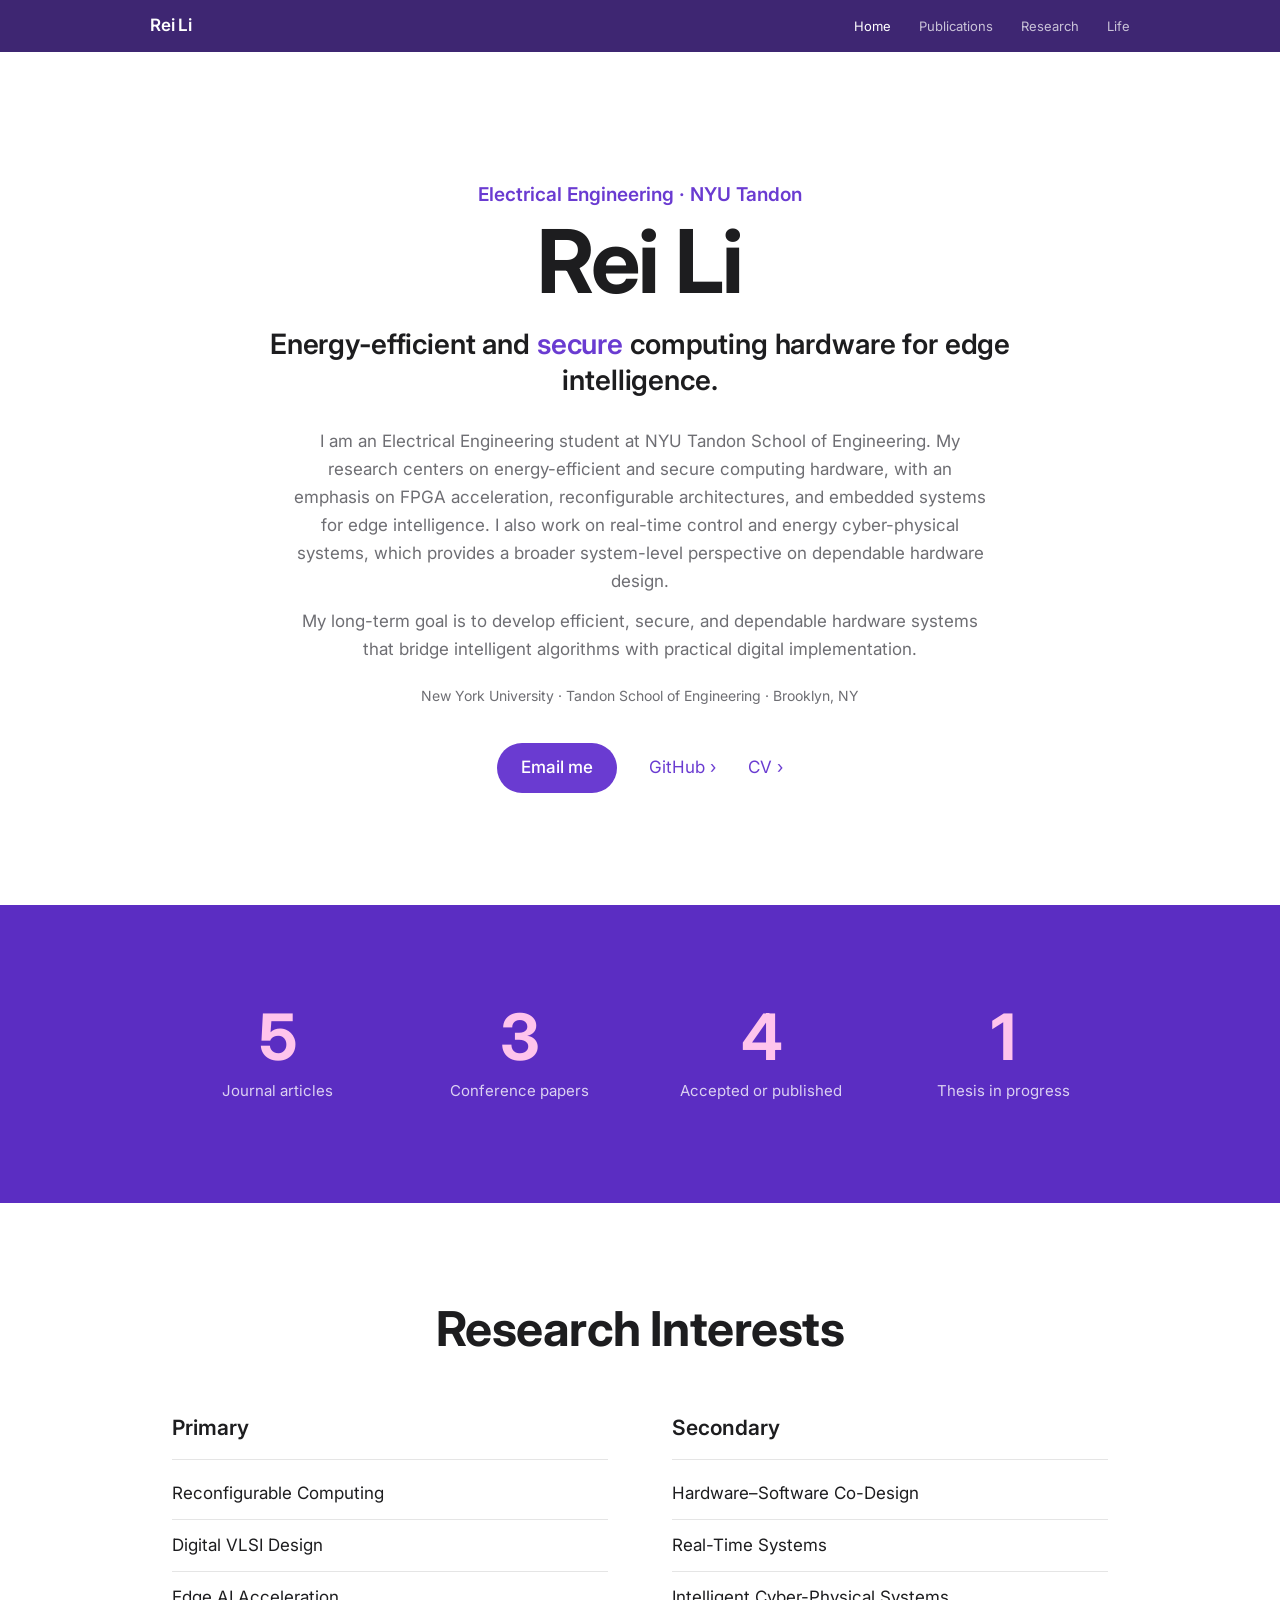
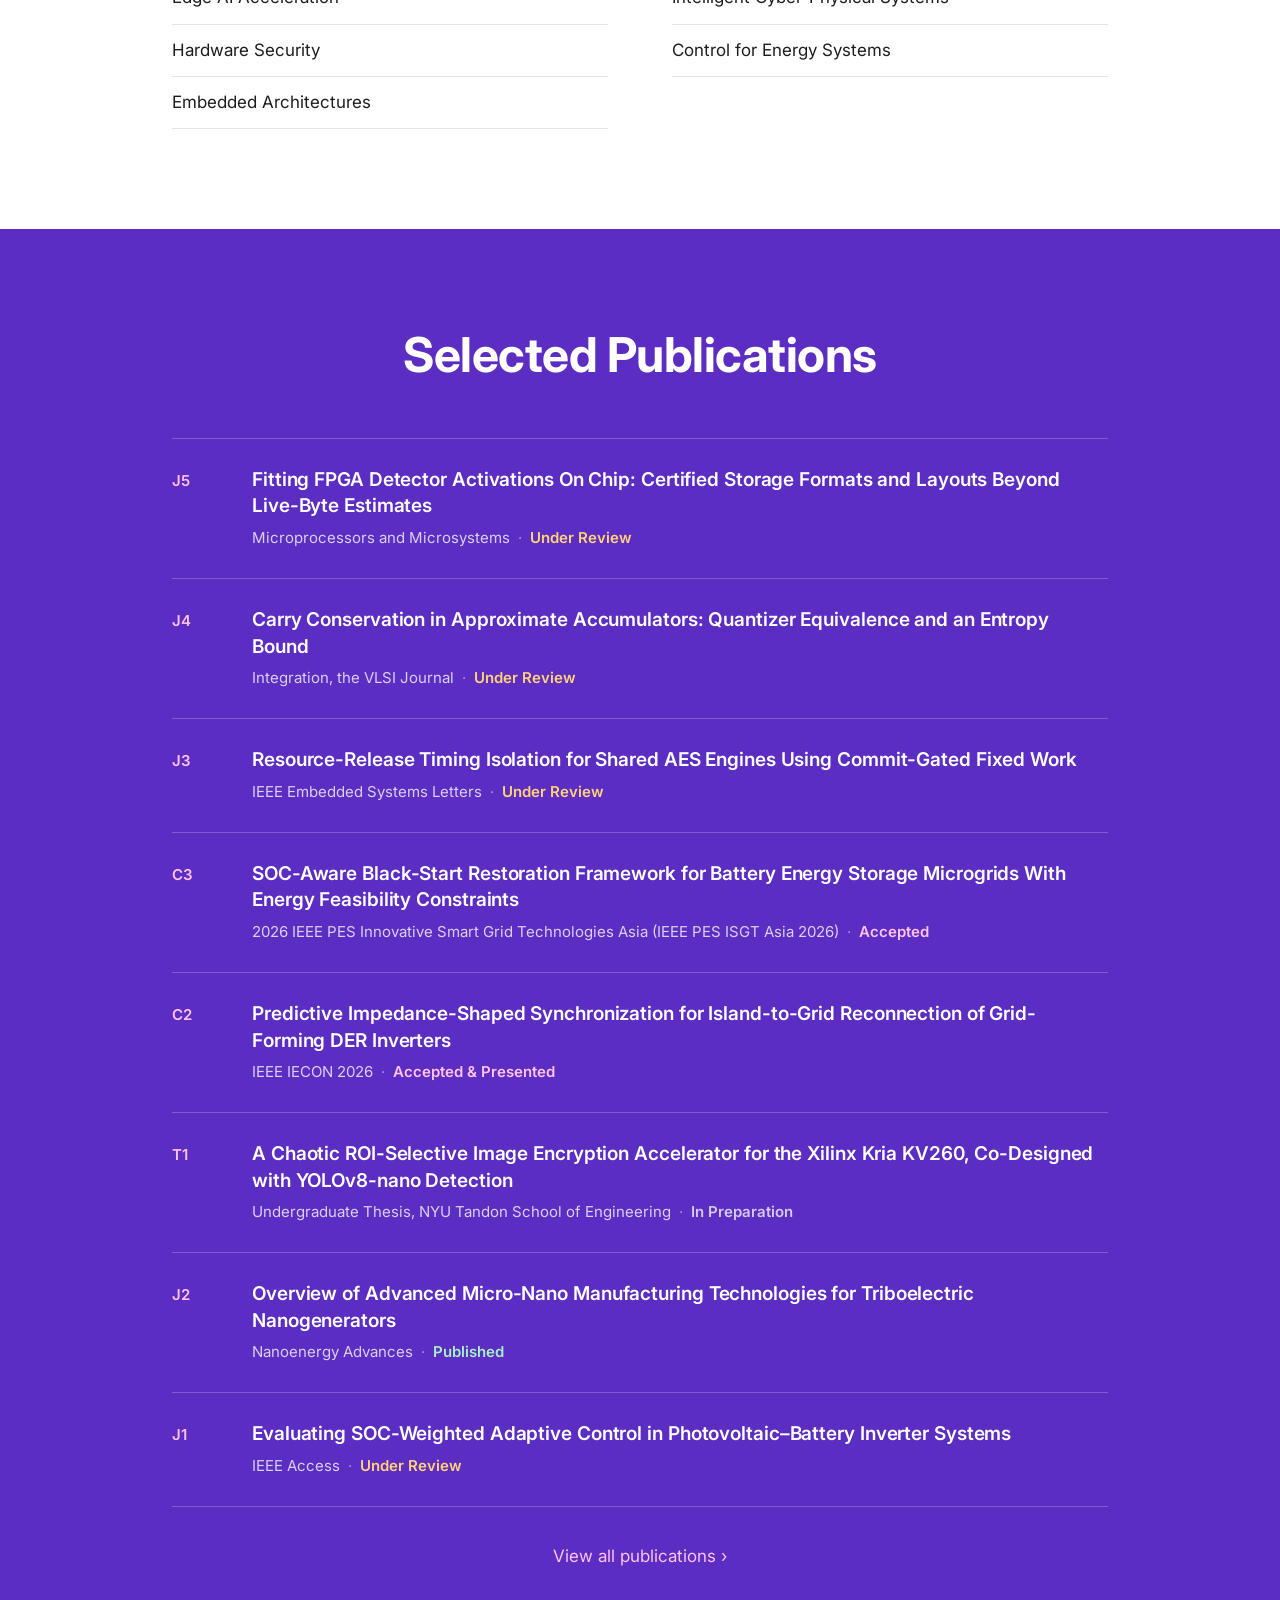
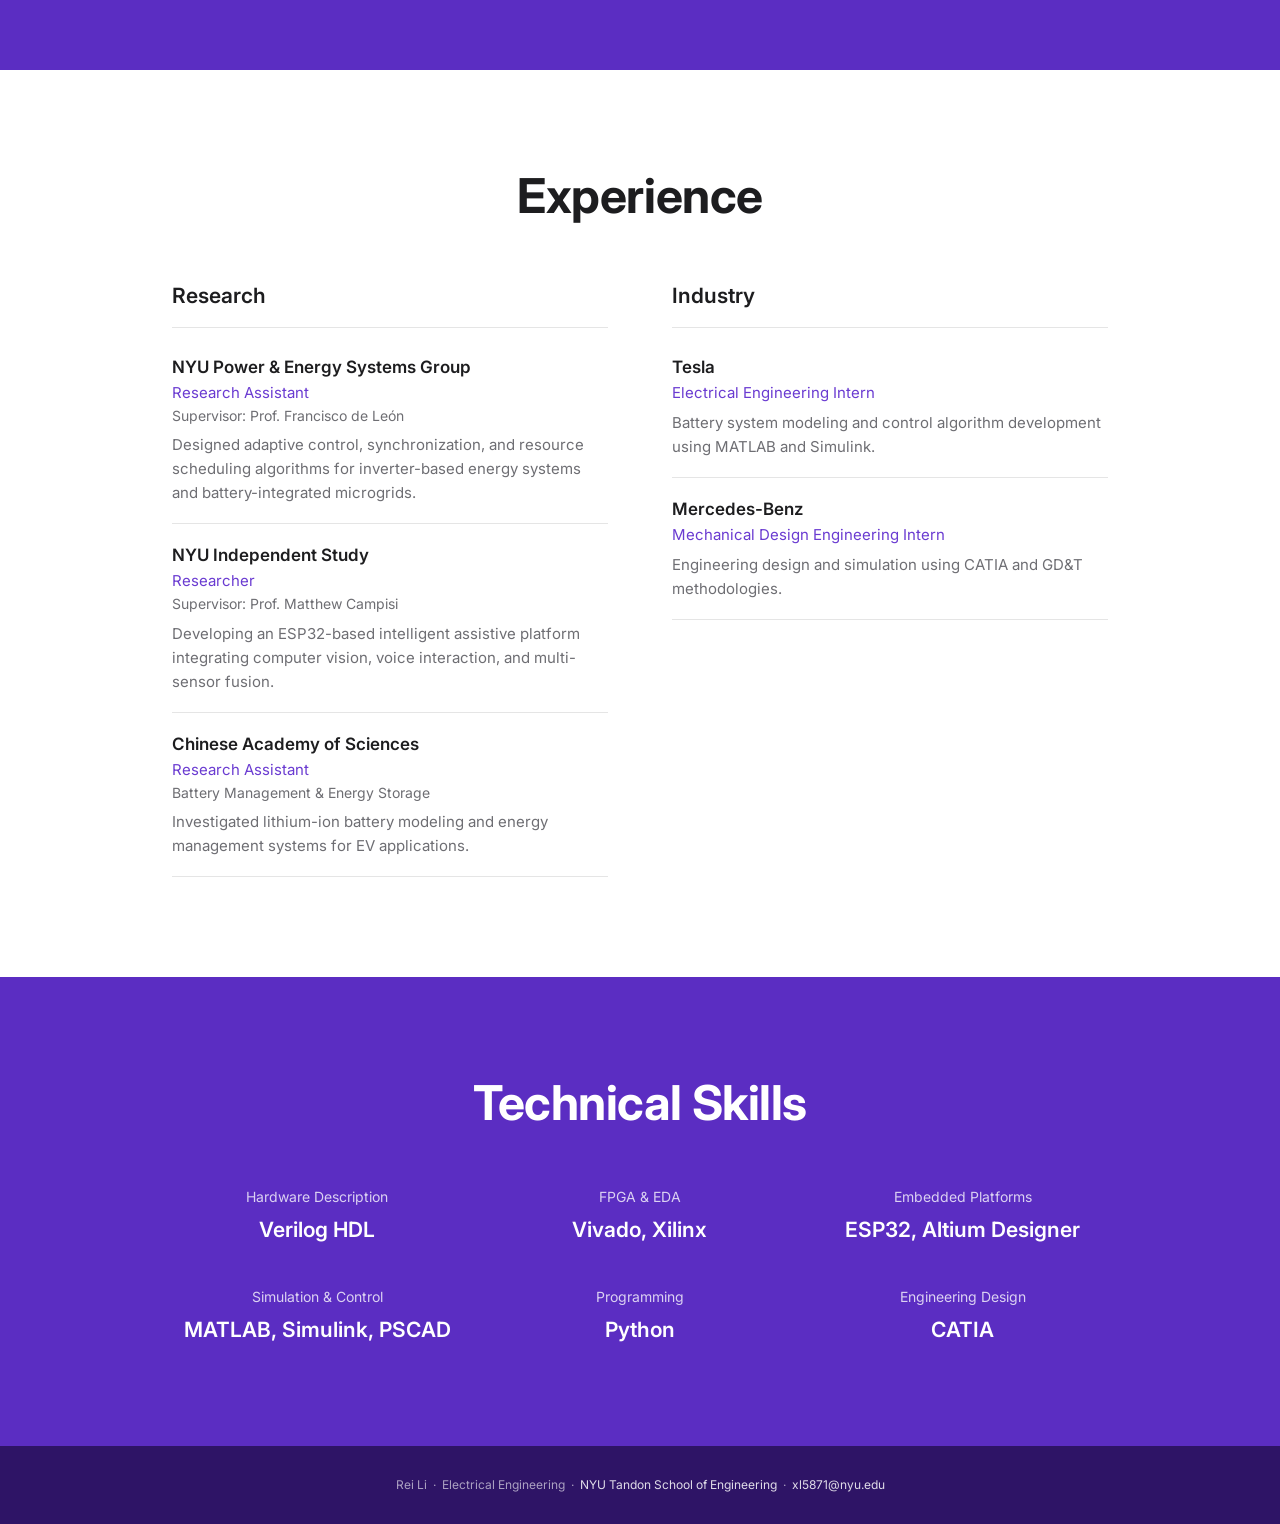
==== commit d2a82ed9: "Add My Story to Life page, softer body font, versioned stylesheet link Co-Authored-By: Claude Opus 5" ====
--- a/index.html
+++ b/index.html
@@ -8,7 +8,7 @@
   <link rel="preconnect" href="https://fonts.googleapis.com" />
   <link rel="preconnect" href="https://fonts.gstatic.com" crossorigin />
   <link href="https://fonts.googleapis.com/css2?family=Inter:wght@400;500;600;700&display=swap" rel="stylesheet" />
-  <link rel="stylesheet" href="style.css" />
+  <link rel="stylesheet" href="style.css?v=20261116" />
 </head>
 <body class="site page-home">
 
--- a/style.css
+++ b/style.css
@@ -23,21 +23,27 @@
   --sans: -apple-system, BlinkMacSystemFont, 'SF Pro Display', 'SF Pro Text', 'Inter', 'Helvetica Neue', Arial, sans-serif;
 }
 
-/* ── Page themes (from the original per-page palettes) ── */
-body.page-home {            /* Plum purple */
-  --dark:  #3E2F5D;
-  --theme: #5E4A8B;
-  --band:  #F7EEF3;
-}
-body.page-pubs {            /* Forest green + blush rose */
-  --dark:  #1A4D41;
-  --theme: #1A4D41;
-  --band:  #F6F1E5;
+/* ── Page themes (saturated versions of the original per-page palettes) ──
+   --theme   accent on white sections
+   --band    solid colour block (white text sits on it)
+   --on-band accent used inside the colour block                            */
+body.page-home {            /* Purple + pink */
+  --dark:    #2E1466;
+  --theme:   #6A3BD1;
+  --band:    #5B2DC2;
+  --on-band: #FFC4EC;
+}
+body.page-pubs {            /* Emerald green + rose */
+  --dark:    #063D2E;
+  --theme:   #0B7A57;
+  --band:    #0B7A57;
+  --on-band: #FFC2D1;
 }
 body.page-research {        /* Teal + amber */
-  --dark:  #27443F;
-  --theme: #3F7569;
-  --band:  #EEF6F4;
+  --dark:    #063F3B;
+  --theme:   #0B7C72;
+  --band:    #0B7C72;
+  --on-band: #FFC877;
 }
 
 *, *::before, *::after { box-sizing: border-box; margin: 0; padding: 0; }
@@ -181,7 +187,19 @@
   border: 0;
 }
 
-.site section.tint { background: var(--band); }
+.site section.tint {
+  background: var(--band);
+  color: #fff;
+  --ink:   #ffffff;
+  --grey:  rgba(255, 255, 255, 0.78);
+  --body:  rgba(255, 255, 255, 0.92);
+  --hair:  rgba(255, 255, 255, 0.22);
+  --theme: var(--on-band);
+}
+
+.site section.tint .st-published { color: #A8F0C6; }
+.site section.tint .st-review    { color: #FFD27A; }
+.site section.tint .st-prep      { color: rgba(255, 255, 255, 0.75); }
 
 /* headings */
 .site .kicker {
@@ -456,7 +474,7 @@
 .site .project-body p {
   font-size: 17px;
   line-height: 1.7;
-  color: #424245;
+  color: var(--body, #424245);
 }
 
 .site .project-body p + p { margin-top: 16px; }
